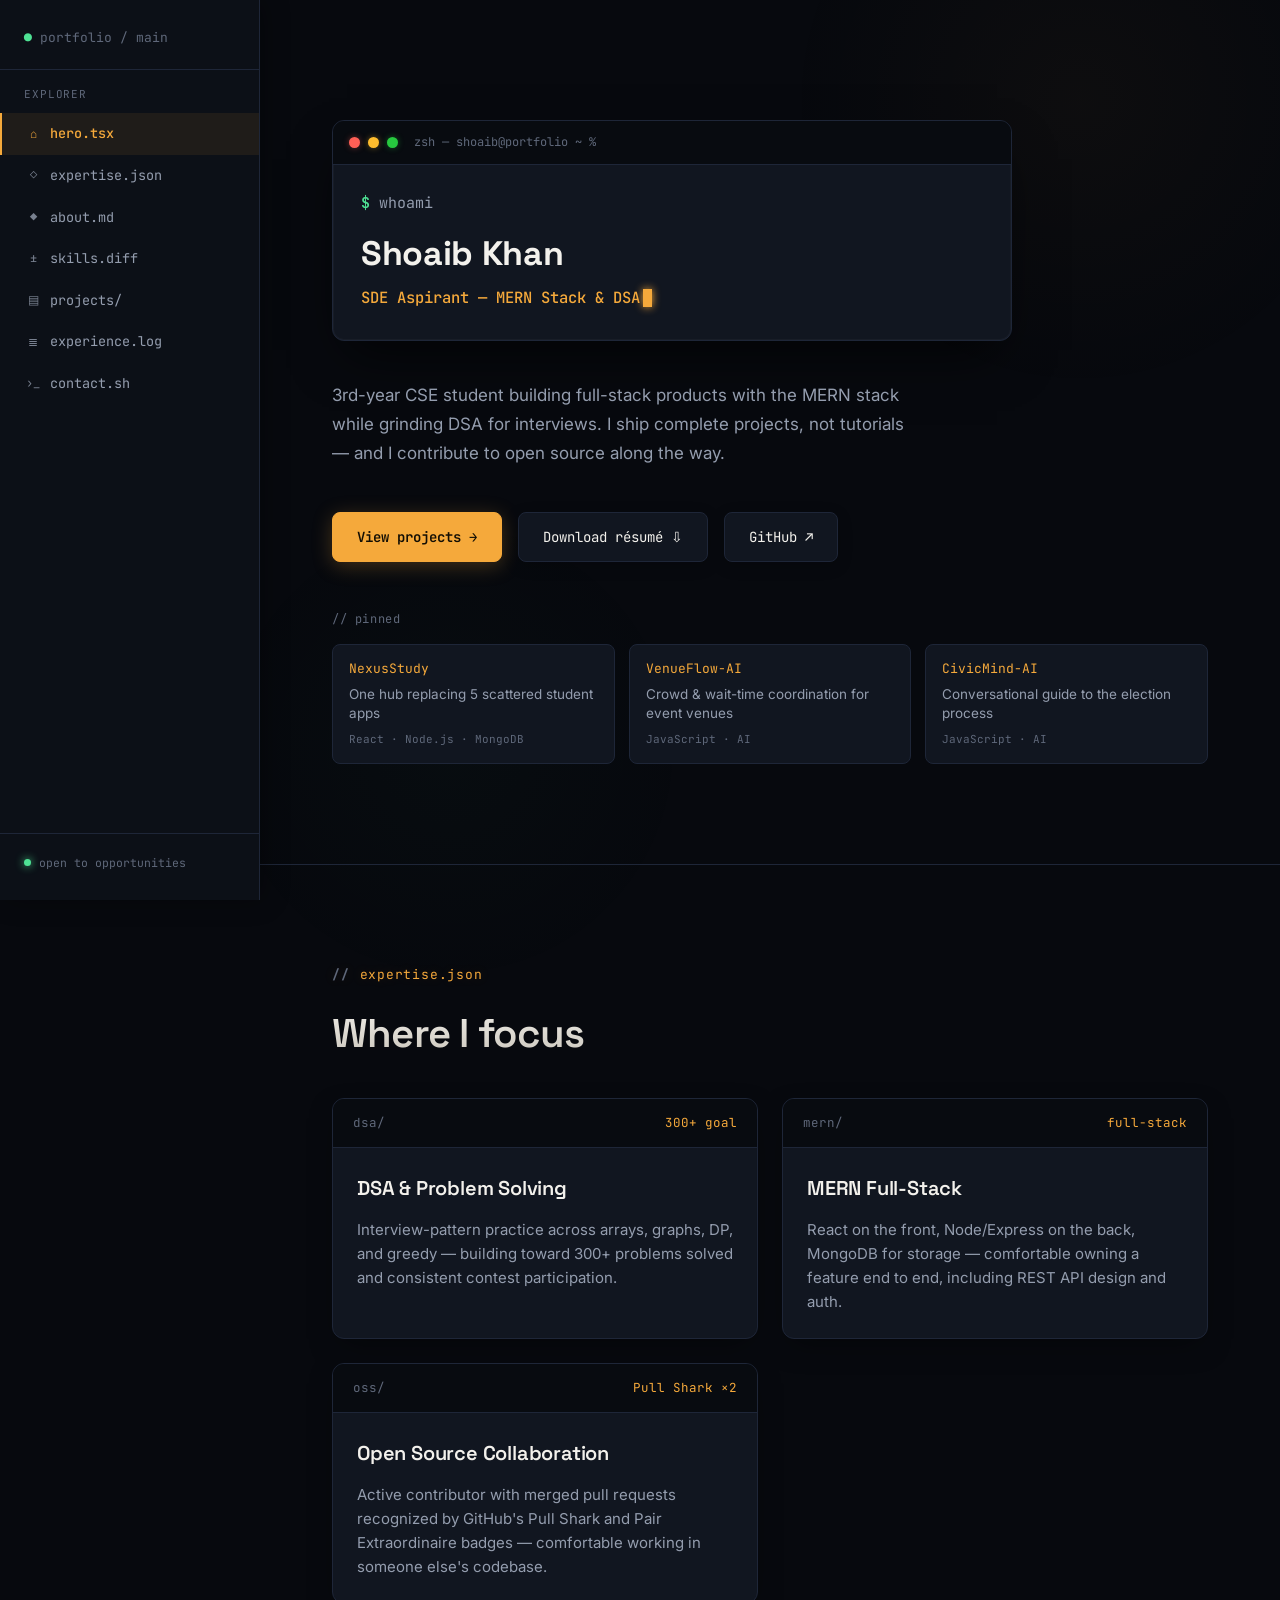
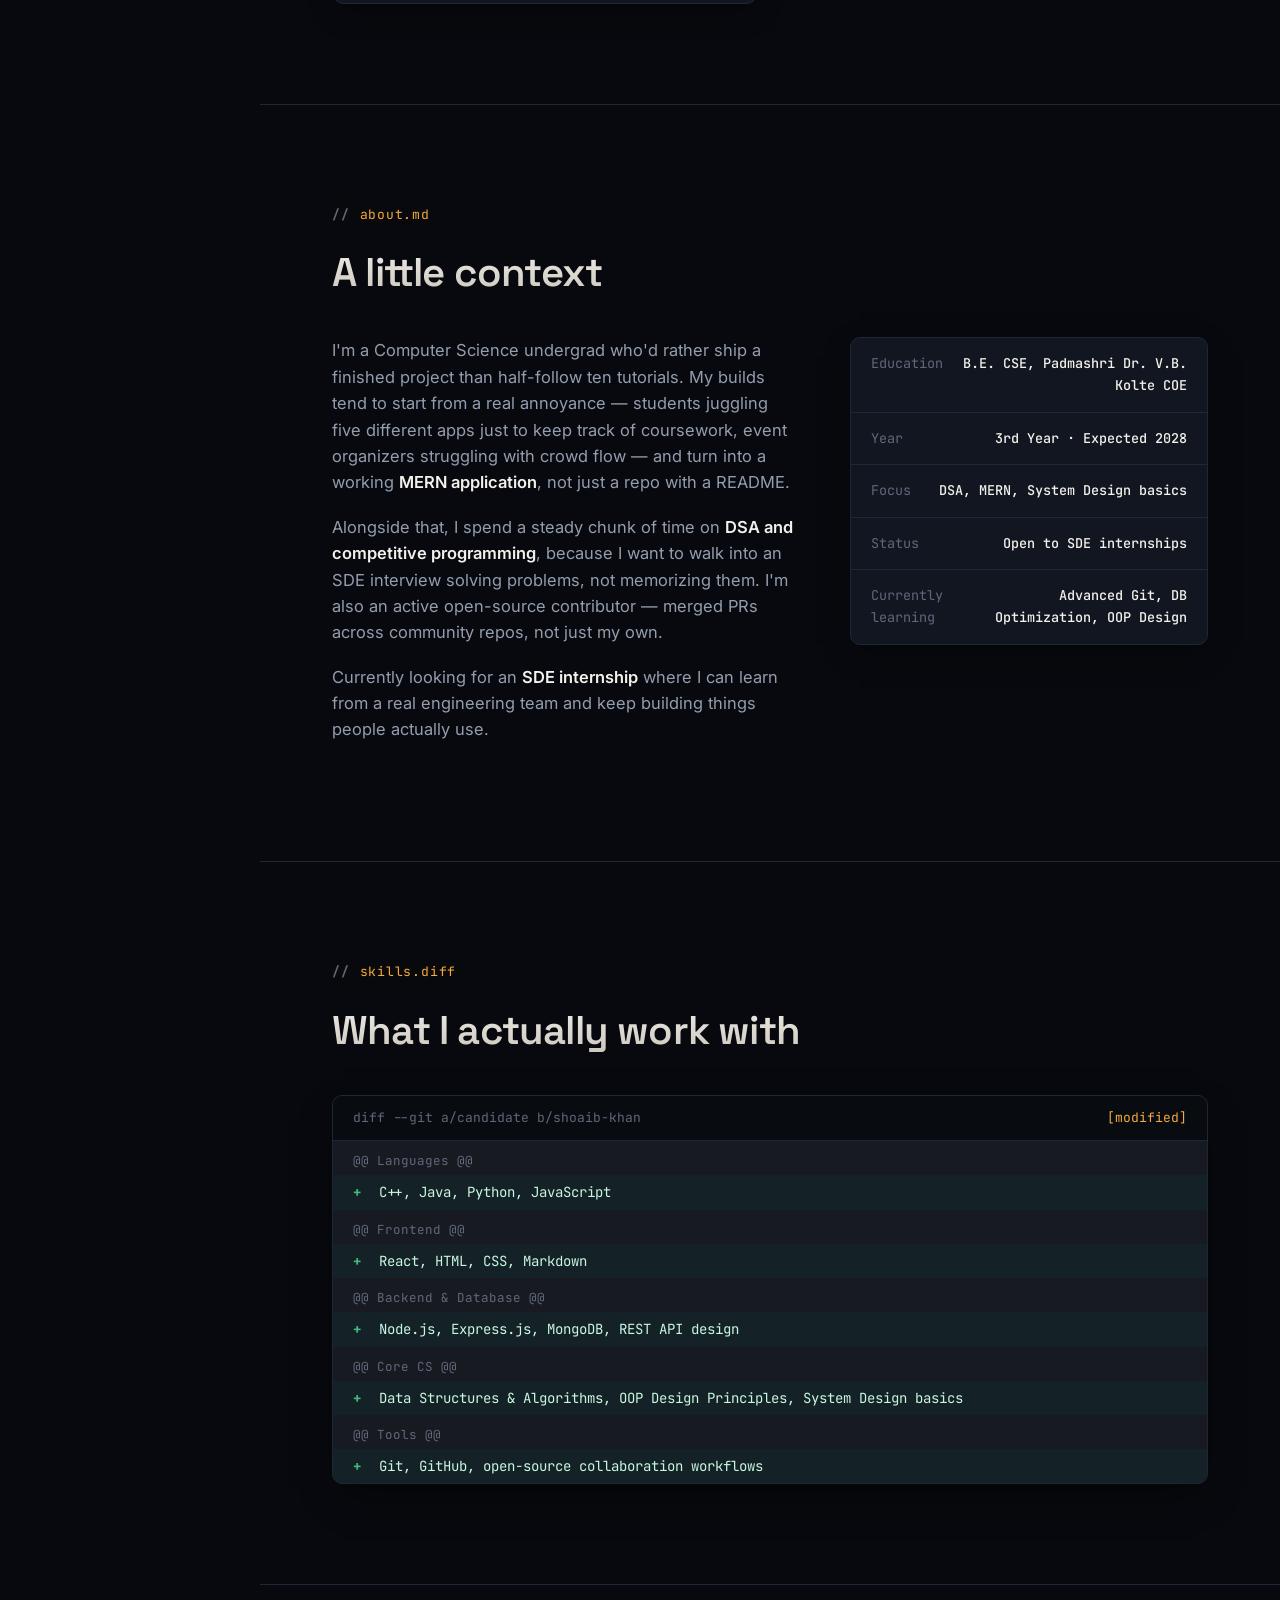
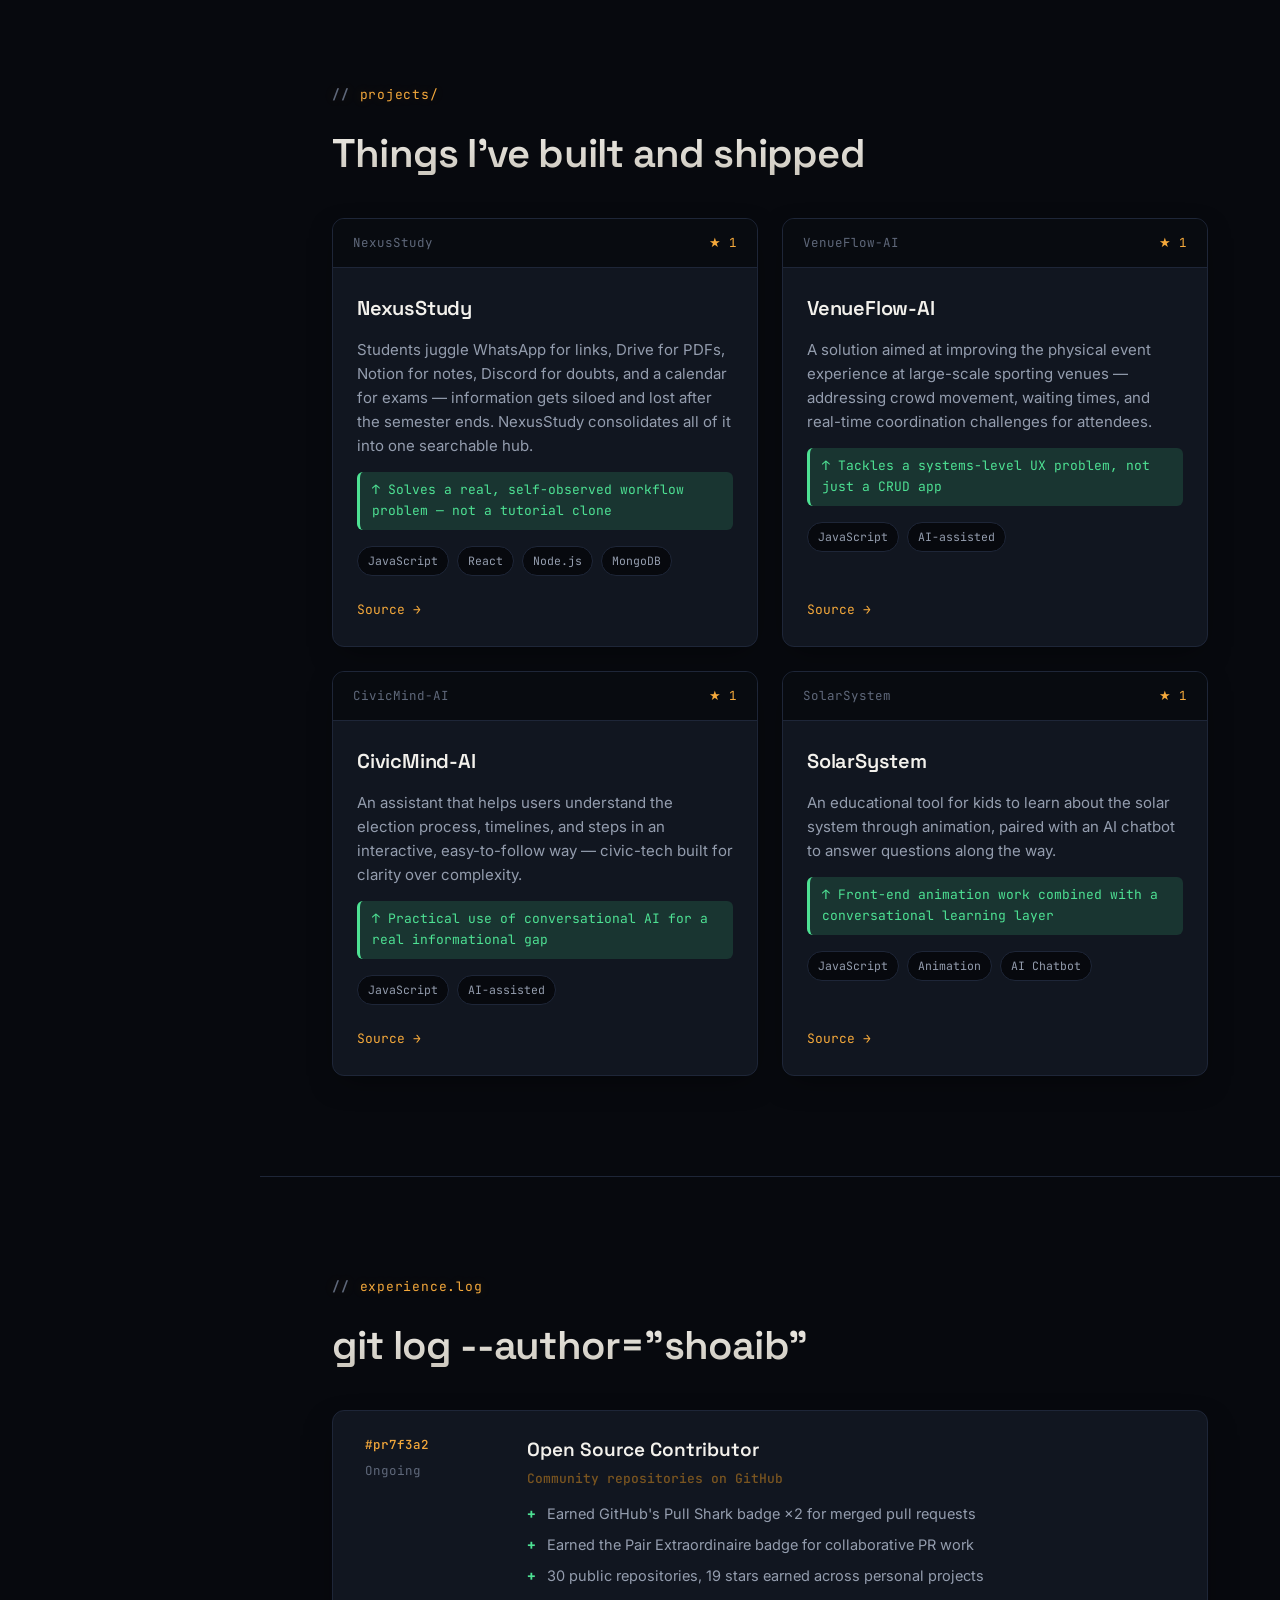
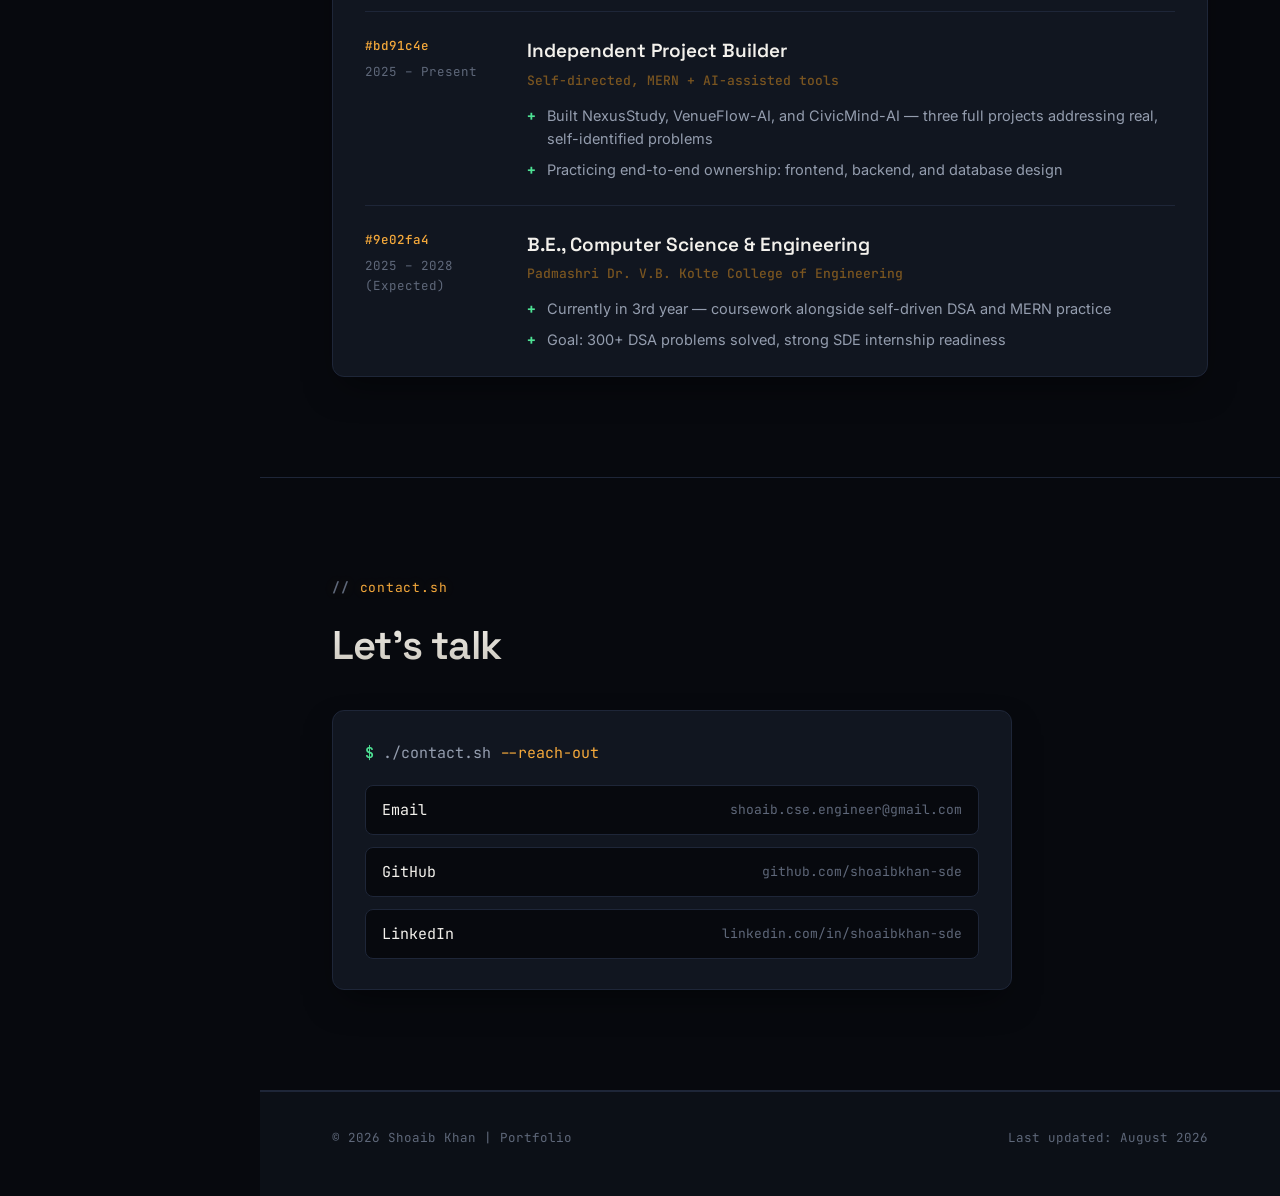
==== index.html @ a9f270fd "Add typing animation to role text" ====
<!DOCTYPE html>
<html lang="en">
<head>
<meta charset="UTF-8">
<meta name="viewport" content="width=device-width, initial-scale=1.0">
<title>Shoaib Khan — SDE Aspirant</title>
<link rel="preconnect" href="https://fonts.googleapis.com">
<link href="https://fonts.googleapis.com/css2?family=Space+Grotesk:wght@400;500;600;700&family=Inter:wght@400;500;600&family=JetBrains+Mono:wght@400;500;600&display=swap" rel="stylesheet">
<link rel="stylesheet" href="style.css">
</head>
<body>

<div class="ambient-glow"></div>
<div class="ambient-glow-2"></div>

<div class="topbar">
  <span style="font-family:var(--font-mono); color:var(--accent); font-weight: 600;">shoaib.dev</span>
  <button id="menuToggle" aria-label="Toggle navigation">☰ Menu</button>
</div>

<div class="shell">
  <nav class="sidebar" id="sidebar" aria-label="Section navigation">
    <div class="sidebar-brand"><span class="dot">●</span> portfolio <span style="color: var(--text-faint)">/</span> main</div>
    <div class="tree-label">Explorer</div>
    <a class="tree-item active" data-target="hero" href="#hero"><span class="icon">⌂</span> hero.tsx</a>
    <a class="tree-item" data-target="expertise" href="#expertise"><span class="icon">◇</span> expertise.json</a>
    <a class="tree-item" data-target="about" href="#about"><span class="icon">◆</span> about.md</a>
    <a class="tree-item" data-target="skills" href="#skills"><span class="icon">±</span> skills.diff</a>
    <a class="tree-item" data-target="projects" href="#projects"><span class="icon">▤</span> projects/</a>
    <a class="tree-item" data-target="experience" href="#experience"><span class="icon">≣</span> experience.log</a>
    <a class="tree-item" data-target="contact" href="#contact"><span class="icon">›_</span> contact.sh</a>

    <div class="sidebar-footer">
      <div class="status-line"><span class="pulse"></span> open to opportunities</div>
    </div>
  </nav>

  <main>
    <section class="hero" id="hero">
      <div class="terminal">
        <div class="terminal-bar">
          <span class="dot-ctrl r"></span><span class="dot-ctrl y"></span><span class="dot-ctrl g"></span>
          <span class="path">zsh — shoaib@portfolio ~ %</span>
        </div>
        <div class="terminal-body">
          <div class="line"><span class="prompt">$</span> whoami</div>
          <div class="out-name">Shoaib Khan</div>
          <div class="out-role"><span id="typewriter"></span><span class="caret"></span></div>
        </div>
      </div>
      <p class="hero-sub">3rd-year CSE student building full-stack products with the MERN stack while grinding DSA for interviews. I ship complete projects, not tutorials — and I contribute to open source along the way.</p>
      <div class="hero-actions">
        <a class="btn btn-primary" href="#projects">View projects →</a>
        <a class="btn btn-ghost" href="#" download>Download résumé ⇩</a>
        <a class="btn btn-ghost" href="https://github.com/shoaibkhan-sde" target="_blank" rel="noopener">GitHub ↗</a>
      </div>

      <div class="pinned">
        <div class="pinned-label">// pinned</div>
        <div class="pinned-grid">
          <a class="pinned-card" href="#projects">
            <div class="pinned-name">NexusStudy</div>
            <div class="pinned-desc">One hub replacing 5 scattered student apps</div>
            <div class="pinned-stack">React · Node.js · MongoDB</div>
          </a>
          <a class="pinned-card" href="#projects">
            <div class="pinned-name">VenueFlow-AI</div>
            <div class="pinned-desc">Crowd &amp; wait-time coordination for event venues</div>
            <div class="pinned-stack">JavaScript · AI</div>
          </a>
          <a class="pinned-card" href="#projects">
            <div class="pinned-name">CivicMind-AI</div>
            <div class="pinned-desc">Conversational guide to the election process</div>
            <div class="pinned-stack">JavaScript · AI</div>
          </a>
        </div>
      </div>
    </section>

    <section id="expertise">
      <div class="eyebrow">expertise.json</div>
      <h2>Where I focus</h2>
      <div class="project-grid">
        <div class="project-card">
          <div class="project-head"><span>dsa/</span><span class="stars">300+ goal</span></div>
          <div class="project-body">
            <h3>DSA &amp; Problem Solving</h3>
            <p>Interview-pattern practice across arrays, graphs, DP, and greedy — building toward 300+ problems solved and consistent contest participation.</p>
          </div>
        </div>
        <div class="project-card">
          <div class="project-head"><span>mern/</span><span class="stars">full-stack</span></div>
          <div class="project-body">
            <h3>MERN Full-Stack</h3>
            <p>React on the front, Node/Express on the back, MongoDB for storage — comfortable owning a feature end to end, including REST API design and auth.</p>
          </div>
        </div>
        <div class="project-card">
          <div class="project-head"><span>oss/</span><span class="stars">Pull Shark ×2</span></div>
          <div class="project-body">
            <h3>Open Source Collaboration</h3>
            <p>Active contributor with merged pull requests recognized by GitHub's Pull Shark and Pair Extraordinaire badges — comfortable working in someone else's codebase.</p>
          </div>
        </div>
      </div>
    </section>

    <section id="about">
      <div class="eyebrow">about.md</div>
      <h2>A little context</h2>
      <div class="about-grid">
        <div class="about-text">
          <p>I'm a Computer Science undergrad who'd rather ship a finished project than half-follow ten tutorials. My builds tend to start from a real annoyance — students juggling five different apps just to keep track of coursework, event organizers struggling with crowd flow — and turn into a working <strong>MERN application</strong>, not just a repo with a README.</p>
          <p>Alongside that, I spend a steady chunk of time on <strong>DSA and competitive programming</strong>, because I want to walk into an SDE interview solving problems, not memorizing them. I'm also an active open-source contributor — merged PRs across community repos, not just my own.</p>
          <p>Currently looking for an <strong>SDE internship</strong> where I can learn from a real engineering team and keep building things people actually use.</p>
        </div>
        <div class="facts">
          <div class="fact-row"><span>Education</span><span>B.E. CSE, Padmashri Dr. V.B. Kolte COE</span></div>
          <div class="fact-row"><span>Year</span><span>3rd Year · Expected 2028</span></div>
          <div class="fact-row"><span>Focus</span><span>DSA, MERN, System Design basics</span></div>
          <div class="fact-row"><span>Status</span><span>Open to SDE internships</span></div>
          <div class="fact-row"><span>Currently learning</span><span>Advanced Git, DB Optimization, OOP Design</span></div>
        </div>
      </div>
    </section>

    <section id="skills">
      <div class="eyebrow">skills.diff</div>
      <h2>What I actually work with</h2>
      <div class="diff">
        <div class="diff-file">diff --git a/candidate b/shoaib-khan <span>[modified]</span></div>

        <div class="diff-hunk">@@ Languages @@</div>
        <div class="diff-line add"><span class="marker">+</span><span class="content">C++, Java, Python, JavaScript</span></div>

        <div class="diff-hunk">@@ Frontend @@</div>
        <div class="diff-line add"><span class="marker">+</span><span class="content">React, HTML, CSS, Markdown</span></div>

        <div class="diff-hunk">@@ Backend &amp; Database @@</div>
        <div class="diff-line add"><span class="marker">+</span><span class="content">Node.js, Express.js, MongoDB, REST API design</span></div>

        <div class="diff-hunk">@@ Core CS @@</div>
        <div class="diff-line add"><span class="marker">+</span><span class="content">Data Structures &amp; Algorithms, OOP Design Principles, System Design basics</span></div>

        <div class="diff-hunk">@@ Tools @@</div>
        <div class="diff-line add"><span class="marker">+</span><span class="content">Git, GitHub, open-source collaboration workflows</span></div>
      </div>
    </section>

    <section id="projects">
      <div class="eyebrow">projects/</div>
      <h2>Things I've built and shipped</h2>
      <div class="project-grid">

        <div class="project-card">
          <div class="project-head"><span>NexusStudy</span><span class="stars">★ 1</span></div>
          <div class="project-body">
            <h3>NexusStudy</h3>
            <p>Students juggle WhatsApp for links, Drive for PDFs, Notion for notes, Discord for doubts, and a calendar for exams — information gets siloed and lost after the semester ends. NexusStudy consolidates all of it into one searchable hub.</p>
            <div class="impact">Solves a real, self-observed workflow problem — not a tutorial clone</div>
            <div class="tags"><span class="tag">JavaScript</span><span class="tag">React</span><span class="tag">Node.js</span><span class="tag">MongoDB</span></div>
            <div class="project-links"><a href="https://github.com/shoaibkhan-sde/NexusStudy" target="_blank" rel="noopener">Source →</a></div>
          </div>
        </div>

        <div class="project-card">
          <div class="project-head"><span>VenueFlow-AI</span><span class="stars">★ 1</span></div>
          <div class="project-body">
            <h3>VenueFlow-AI</h3>
            <p>A solution aimed at improving the physical event experience at large-scale sporting venues — addressing crowd movement, waiting times, and real-time coordination challenges for attendees.</p>
            <div class="impact">Tackles a systems-level UX problem, not just a CRUD app</div>
            <div class="tags"><span class="tag">JavaScript</span><span class="tag">AI-assisted</span></div>
            <div class="project-links"><a href="https://github.com/shoaibkhan-sde/VenueFlow-AI" target="_blank" rel="noopener">Source →</a></div>
          </div>
        </div>

        <div class="project-card">
          <div class="project-head"><span>CivicMind-AI</span><span class="stars">★ 1</span></div>
          <div class="project-body">
            <h3>CivicMind-AI</h3>
            <p>An assistant that helps users understand the election process, timelines, and steps in an interactive, easy-to-follow way — civic-tech built for clarity over complexity.</p>
            <div class="impact">Practical use of conversational AI for a real informational gap</div>
            <div class="tags"><span class="tag">JavaScript</span><span class="tag">AI-assisted</span></div>
            <div class="project-links"><a href="https://github.com/shoaibkhan-sde/CivicMind-AI" target="_blank" rel="noopener">Source →</a></div>
          </div>
        </div>

        <div class="project-card">
          <div class="project-head"><span>SolarSystem</span><span class="stars">★ 1</span></div>
          <div class="project-body">
            <h3>SolarSystem</h3>
            <p>An educational tool for kids to learn about the solar system through animation, paired with an AI chatbot to answer questions along the way.</p>
            <div class="impact">Front-end animation work combined with a conversational learning layer</div>
            <div class="tags"><span class="tag">JavaScript</span><span class="tag">Animation</span><span class="tag">AI Chatbot</span></div>
            <div class="project-links"><a href="https://github.com/shoaibkhan-sde/SolarSystem" target="_blank" rel="noopener">Source →</a></div>
          </div>
        </div>

      </div>
    </section>

    <section id="experience">
      <div class="eyebrow">experience.log</div>
      <h2>git log --author="shoaib"</h2>
      <div class="commit-log">

        <div class="commit">
          <div class="commit-meta"><span class="commit-hash">#pr7f3a2</span>Ongoing</div>
          <div>
            <div class="commit-title">Open Source Contributor</div>
            <div class="commit-org">Community repositories on GitHub</div>
            <ul class="commit-body">
              <li>Earned GitHub's Pull Shark badge ×2 for merged pull requests</li>
              <li>Earned the Pair Extraordinaire badge for collaborative PR work</li>
              <li>30 public repositories, 19 stars earned across personal projects</li>
            </ul>
          </div>
        </div>

        <div class="commit">
          <div class="commit-meta"><span class="commit-hash">#bd91c4e</span>2025 – Present</div>
          <div>
            <div class="commit-title">Independent Project Builder</div>
            <div class="commit-org">Self-directed, MERN + AI-assisted tools</div>
            <ul class="commit-body">
              <li>Built NexusStudy, VenueFlow-AI, and CivicMind-AI — three full projects addressing real, self-identified problems</li>
              <li>Practicing end-to-end ownership: frontend, backend, and database design</li>
            </ul>
          </div>
        </div>

        <div class="commit">
          <div class="commit-meta"><span class="commit-hash">#9e02fa4</span>2025 – 2028 (Expected)</div>
          <div>
            <div class="commit-title">B.E., Computer Science &amp; Engineering</div>
            <div class="commit-org">Padmashri Dr. V.B. Kolte College of Engineering</div>
            <ul class="commit-body">
              <li>Currently in 3rd year — coursework alongside self-driven DSA and MERN practice</li>
              <li>Goal: 300+ DSA problems solved, strong SDE internship readiness</li>
            </ul>
          </div>
        </div>

      </div>
    </section>

    <section id="contact">
      <div class="eyebrow">contact.sh</div>
      <h2>Let's talk</h2>
      <div class="contact-terminal">
        <div class="cmd"><span class="prompt">$</span> ./contact.sh <span class="flag">--reach-out</span></div>
        <div class="contact-links">
          <a href="mailto:shoaib.cse.engineer@gmail.com"><span>Email</span><span>shoaib.cse.engineer@gmail.com</span></a>
          <a href="https://github.com/shoaibkhan-sde" target="_blank" rel="noopener"><span>GitHub</span><span>github.com/shoaibkhan-sde</span></a>
          <a href="https://linkedin.com/in/shoaibkhan-sde" target="_blank" rel="noopener"><span>LinkedIn</span><span>linkedin.com/in/shoaibkhan-sde</span></a>
        </div>
      </div>
    </section>

    <footer>
      <span>© 2026 Shoaib Khan | Portfolio</span>
      <span>Last updated: August 2026</span>
    </footer>
  </main>
</div>

<script src="main.js"></script>

</body>
</html>
---- style.css ----
:root{
  --bg:#07090E;
  --bg-alt:#0C1017;
  --bg-raised:#111620;
  --bg-hover:#182030;
  --text:#F3F1EC;
  --text-dim:#949DAE;
  --text-faint:#5F687A;
  --border:#1E2638;
  --border-glow:#324160;
  --accent:#F5A93B;
  --accent-glow:rgba(245,169,59,0.18);
  --accent-dim:#7A5520;
  --green:#4EE294;
  --green-glow:rgba(78,226,148,0.15);
  --red:#F26B5B;
  --sidebar-w:260px;
  --font-display:'Space Grotesk', sans-serif;
  --font-body:'Inter', sans-serif;
  --font-mono:'JetBrains Mono', monospace;
}

*{margin:0;padding:0;box-sizing:border-box;}

html{scroll-behavior:smooth;}
@media (prefers-reduced-motion: reduce){
  html{scroll-behavior:auto;}
  *{animation-duration:0.01ms !important; animation-iteration-count:1 !important; transition-duration:0.01ms !important;}
}

body{
  background:var(--bg);
  color:var(--text);
  font-family:var(--font-body);
  line-height:1.6;
  font-size:16px;
  overflow-x:hidden;
}

::-webkit-scrollbar { width: 8px; }
::-webkit-scrollbar-track { background: var(--bg); }
::-webkit-scrollbar-thumb { background: var(--border); border-radius: 4px; }
::-webkit-scrollbar-thumb:hover { background: var(--text-faint); }

a{color:inherit; text-decoration:none;}
::selection{background:var(--accent-glow); color:var(--text);}

:focus-visible{
  outline:2px solid var(--accent);
  outline-offset:3px;
  border-radius:2px;
}

.ambient-glow {
  position: fixed;
  width: 600px;
  height: 600px;
  border-radius: 50%;
  background: radial-gradient(circle, rgba(245,169,59,0.03) 0%, rgba(0,0,0,0) 70%);
  top: -200px;
  right: -100px;
  z-index: 0;
  pointer-events: none;
}
.ambient-glow-2 {
  position: fixed;
  width: 500px;
  height: 500px;
  border-radius: 50%;
  background: radial-gradient(circle, rgba(78,226,148,0.02) 0%, rgba(0,0,0,0) 70%);
  bottom: -100px;
  left: 200px;
  z-index: 0;
  pointer-events: none;
}

.shell{
  display:flex;
  min-height:100vh;
  position: relative;
  z-index: 1;
}

.sidebar{
  width:var(--sidebar-w);
  flex-shrink:0;
  background:var(--bg-alt);
  border-right:1px solid var(--border);
  padding:28px 0;
  position:fixed;
  top:0; left:0; bottom:0;
  overflow-y:auto;
  z-index:100;
  display: flex;
  flex-direction: column;
  box-shadow: 4px 0 24px rgba(0,0,0,0.3);
}

.sidebar-brand{
  font-family:var(--font-mono);
  font-size:13px;
  color:var(--text-faint);
  padding:0 24px 20px;
  border-bottom:1px solid var(--border);
  margin-bottom:16px;
  display: flex;
  align-items: center;
  gap: 8px;
}
.sidebar-brand .dot{
  color:var(--green);
  animation: pulseGlow 2s infinite ease-in-out;
}
@keyframes pulseGlow {
  0%, 100% { opacity: 1; text-shadow: 0 0 8px var(--green); }
  50% { opacity: 0.4; text-shadow: none; }
}

.tree-label{
  font-family:var(--font-mono);
  font-size:11px;
  letter-spacing:0.08em;
  color:var(--text-faint);
  text-transform:uppercase;
  padding:0 24px 10px;
}

.tree-item{
  display:flex;
  align-items:center;
  gap:10px;
  padding:10px 24px;
  font-family:var(--font-mono);
  font-size:13.5px;
  color:var(--text-dim);
  cursor:pointer;
  border-left:2px solid transparent;
  transition: all 0.2s cubic-bezier(0.16, 1, 0.3, 1);
}
.tree-item:hover{
  background:var(--accent-glow);
  color:var(--text);
  padding-left: 28px;
}
.tree-item.active{
  color:var(--accent);
  border-left-color:var(--accent);
  background:rgba(245,169,59,0.08);
  font-weight: 500;
}
.tree-item .icon{ opacity:0.8; font-size:12px; width:14px; text-align:center; transition: transform 0.2s; }
.tree-item:hover .icon { transform: scale(1.2); }

.sidebar-footer{
  padding:20px 24px 0;
  margin-top:auto;
  border-top:1px solid var(--border);
}
.status-line{
  font-family:var(--font-mono);
  font-size:11.5px;
  color:var(--text-faint);
  display:flex;
  align-items:center;
  gap:8px;
}
.status-line .pulse{
  width:7px; height:7px; border-radius:50%;
  background:var(--green);
  box-shadow: 0 0 8px var(--green);
  animation:pulse 2s infinite;
}
@keyframes pulse{
  0%,100%{ transform: scale(1); opacity:1; }
  50%{ transform: scale(1.3); opacity:0.4; }
}

.topbar{
  display:none;
  position:fixed;
  top:0; left:0; right:0;
  height:60px;
  background:var(--bg-alt);
  border-bottom:1px solid var(--border);
  z-index:200;
  align-items:center;
  justify-content:space-between;
  padding:0 20px;
  font-family:var(--font-mono);
  font-size:13px;
  backdrop-filter: blur(12px);
}
.topbar button{
  background:var(--bg-raised); border:1px solid var(--border); color:var(--text);
  font-family:var(--font-mono); font-size:16px; line-height:1;
  padding:8px 12px; border-radius:6px; cursor:pointer;
  transition: background 0.2s, border-color 0.2s;
}
.topbar button:hover { border-color: var(--accent); background: var(--accent-glow); }

main{
  margin-left:var(--sidebar-w);
  flex:1;
  min-width:0;
}

section{
  padding:100px 72px;
  border-bottom:1px solid var(--border);
  max-width:1120px;
  opacity: 0;
  transform: translateY(24px);
  transition: opacity 0.8s cubic-bezier(0.16, 1, 0.3, 1), transform 0.8s cubic-bezier(0.16, 1, 0.3, 1);
}
section.in{
  opacity: 1;
  transform: translateY(0);
}

.eyebrow{
  font-family:var(--font-mono);
  font-size:13px;
  color:var(--accent);
  letter-spacing:0.06em;
  margin-bottom:16px;
  display:flex;
  align-items:center;
  gap:10px;
  text-shadow: 0 0 12px rgba(245,169,59,0.2);
}
.eyebrow::before{ content:'//'; color:var(--text-faint); font-weight: 700; }

h2{
  font-family:var(--font-display);
  font-size:clamp(30px, 3.2vw, 40px);
  font-weight:600;
  margin-bottom:32px;
  letter-spacing:-0.02em;
  background: linear-gradient(180deg, #F3F1EC 0%, #C5C0B5 100%);
  -webkit-background-clip: text;
  -webkit-text-fill-color: transparent;
}

.hero{
  padding-top:120px;
  display:flex;
  flex-direction:column;
  gap:40px;
}

.terminal{
  background:var(--bg-raised);
  border:1px solid var(--border);
  border-radius:12px;
  overflow:hidden;
  max-width:680px;
  box-shadow: 0 24px 50px -15px rgba(0,0,0,0.7), 0 0 0 1px rgba(255,255,255,0.03) inset;
  transition: border-color 0.3s, box-shadow 0.3s;
}
.terminal:hover {
  border-color: var(--border-glow);
  box-shadow: 0 30px 60px -15px rgba(0,0,0,0.8), 0 0 20px rgba(245,169,59,0.06);
}
.terminal-bar{
  display:flex;
  align-items:center;
  gap:8px;
  padding:12px 16px;
  background:#080B10;
  border-bottom:1px solid var(--border);
}
.terminal-bar span.dot-ctrl{ width:11px; height:11px; border-radius:50%; display:inline-block; }
.terminal-bar .r{background:#FF5F56; box-shadow: 0 0 6px rgba(255,95,86,0.4);}
.terminal-bar .y{background:#FFBD2E; box-shadow: 0 0 6px rgba(255,189,46,0.4);}
.terminal-bar .g{background:#27C93F; box-shadow: 0 0 6px rgba(39,201,63,0.4);}
.terminal-bar .path{
  font-family:var(--font-mono); font-size:12px; color:var(--text-faint);
  margin-left:8px;
}
.terminal-body{
  padding:26px 28px 30px;
  font-family:var(--font-mono);
  font-size:15px;
}
.terminal-body .line{ margin-bottom:12px; color:var(--text-dim); }
.terminal-body .prompt{ color:var(--green); font-weight: 600; }
.terminal-body .out-name{
  font-family:var(--font-display);
  font-size:34px;
  color:var(--text);
  font-weight:700;
  margin:6px 0 4px;
  letter-spacing: -0.01em;
}
.terminal-body .out-role{ color:var(--accent); font-size:15.5px; font-weight: 500; }
.caret{
  display:inline-block; width:9px; height:18px; background:var(--accent);
  vertical-align:middle; margin-left:3px;
  box-shadow: 0 0 8px var(--accent);
  animation:blink 1s step-end infinite;
}
@keyframes blink{ 50%{ opacity:0; } }

.hero-sub{
  max-width:580px;
  color:var(--text-dim);
  font-size:17px;
  line-height: 1.7;
}
.hero-actions{ display:flex; gap:16px; flex-wrap:wrap; margin-top: 4px; }
.btn{
  font-family:var(--font-mono);
  font-size:14px;
  padding:13px 24px;
  border-radius:8px;
  cursor:pointer;
  display:inline-flex;
  align-items:center;
  gap:10px;
  transition:all 0.25s cubic-bezier(0.16, 1, 0.3, 1);
  position: relative;
  overflow: hidden;
}
.btn-primary{
  background:var(--accent);
  color:#120E04;
  border:1px solid var(--accent);
  font-weight:600;
  box-shadow: 0 4px 20px rgba(245,169,59,0.25);
}
.btn-primary:hover{
  transform:translateY(-3px);
  box-shadow: 0 8px 25px rgba(245,169,59,0.4);
  background: #FFB347;
}
.btn-ghost{
  background:var(--bg-raised);
  color:var(--text);
  border:1px solid var(--border);
  box-shadow: 0 4px 15px rgba(0,0,0,0.2);
}
.btn-ghost:hover{
  border-color:var(--accent);
  color:var(--accent);
  transform:translateY(-3px);
  background:var(--accent-glow);
}

.pinned{ margin-top: 8px; }
.pinned-label{
  font-family:var(--font-mono); font-size:12px; color:var(--text-faint);
  margin-bottom:14px; letter-spacing:0.05em;
}
.pinned-grid{
  display:grid;
  grid-template-columns:repeat(3, minmax(0,1fr));
  gap:14px;
  max-width:900px;
}
.pinned-card{
  display:block;
  background:var(--bg-raised);
  border:1px solid var(--border);
  border-radius:8px;
  padding:14px 16px;
  transition:all 0.2s cubic-bezier(0.16,1,0.3,1);
}
.pinned-card:hover{
  border-color:var(--accent-dim);
  transform:translateY(-3px);
  box-shadow:0 10px 25px -8px rgba(0,0,0,0.5);
}
.pinned-name{ font-family:var(--font-mono); font-size:13px; color:var(--accent); margin-bottom:6px; }
.pinned-desc{ font-size:13.5px; color:var(--text-dim); margin-bottom:8px; line-height:1.4; }
.pinned-stack{ font-family:var(--font-mono); font-size:11px; color:var(--text-faint); }

@media (max-width:760px){
  .pinned-grid{ grid-template-columns:1fr; }
}

.about-grid{
  display:grid;
  grid-template-columns:1.3fr 1fr;
  gap:52px;
  align-items:start;
}
.about-text p{ color:var(--text-dim); margin-bottom:18px; max-width:540px; font-size: 16.5px; }
.about-text strong{ color:var(--text); font-weight:600; }

.facts{
  display:flex;
  flex-direction:column;
  border:1px solid var(--border);
  border-radius:10px;
  overflow:hidden;
  background: var(--bg-raised);
  box-shadow: 0 10px 30px -10px rgba(0,0,0,0.5);
}
.fact-row{
  display:flex;
  justify-content:space-between;
  gap:16px;
  padding:15px 20px;
  border-bottom:1px solid var(--border);
  font-family:var(--font-mono);
  font-size:13.5px;
  transition: background 0.15s;
}
.fact-row:hover { background: var(--bg-hover); }
.fact-row:last-child{ border-bottom:none; }
.fact-row span:first-child{ color:var(--text-faint); }
.fact-row span:last-child{ color:var(--text); text-align:right; font-weight: 500; }

.diff{
  font-family:var(--font-mono);
  font-size:14px;
  background:var(--bg-raised);
  border:1px solid var(--border);
  border-radius:10px;
  overflow:hidden;
  box-shadow: 0 15px 35px -10px rgba(0,0,0,0.5);
}
.diff-file{
  padding:12px 20px;
  background:#080B10;
  color:var(--text-faint);
  border-bottom:1px solid var(--border);
  font-size:13px;
  display: flex;
  justify-content: space-between;
}
.diff-file span { color: var(--accent); }
.diff-hunk{
  padding:10px 20px 4px;
  color:var(--text-faint);
  background:rgba(245,169,59,0.03);
  font-size: 12.5px;
}
.diff-line{
  padding:6px 20px;
  display:flex;
  gap:14px;
  white-space:pre-wrap;
  transition: background 0.15s;
}
.diff-line:hover { background: rgba(255,255,255,0.015); }
.diff-line.add{ background:rgba(78,226,148,0.05); color:var(--green); }
.diff-line .marker{ opacity:0.8; width:12px; flex-shrink:0; font-weight: 700; }
.diff-line .content{ color:var(--text); }
.diff-line.add .content{ color:#C8F7DF; }

.project-grid{
  display:grid;
  grid-template-columns:repeat(2, 1fr);
  gap:24px;
}
.project-card{
  background:var(--bg-raised);
  border:1px solid var(--border);
  border-radius:12px;
  overflow:hidden;
  display:flex;
  flex-direction:column;
  transition:all 0.3s cubic-bezier(0.16, 1, 0.3, 1);
  box-shadow: 0 10px 30px -10px rgba(0,0,0,0.5);
}
.project-card:hover{
  border-color:var(--border-glow);
  transform:translateY(-5px);
  box-shadow: 0 20px 40px -12px rgba(0,0,0,0.7), 0 0 20px rgba(245,169,59,0.05);
}
.project-head{
  padding:14px 20px;
  background:#080B10;
  border-bottom:1px solid var(--border);
  font-family:var(--font-mono);
  font-size:12.5px;
  color:var(--text-faint);
  display:flex;
  justify-content:space-between;
  align-items: center;
}
.project-head .stars { color: var(--accent); display: flex; align-items: center; gap: 4px; }
.project-body{ padding:24px; display:flex; flex-direction:column; gap:14px; flex:1; }
.project-body h3{
  font-family:var(--font-display);
  font-size:20px;
  font-weight:600;
  letter-spacing: -0.01em;
}
.project-body p{ color:var(--text-dim); font-size:15px; line-height: 1.6; }
.impact{
  font-family:var(--font-mono);
  font-size:13px;
  color:var(--green);
  background: var(--green-glow);
  padding: 8px 12px;
  border-radius: 6px;
  border-left: 3px solid var(--green);
}
.impact::before{ content:'↑ '; font-weight: bold; }
.tags{ display:flex; flex-wrap:wrap; gap:8px; margin-top:2px; }
.tag{
  font-family:var(--font-mono);
  font-size:11.5px;
  padding:5px 10px;
  border:1px solid var(--border);
  background: var(--bg);
  border-radius:20px;
  color:var(--text-dim);
  transition: all 0.2s;
}
.tag:hover { border-color: var(--text-faint); color: var(--text); }
.project-links{ display:flex; gap:18px; margin-top:auto; padding-top:10px; }
.project-links a{
  font-family:var(--font-mono);
  font-size:13px;
  color:var(--accent);
  border-bottom:1px solid transparent;
  transition: border-color 0.2s;
}
.project-links a:hover{ border-bottom-color:var(--accent); }

.commit-log{ display:flex; flex-direction:column; background: var(--bg-raised); border: 1px solid var(--border); border-radius: 12px; padding: 24px 32px; box-shadow: 0 15px 35px -10px rgba(0,0,0,0.5); }
.commit{
  display:grid;
  grid-template-columns:130px 1fr;
  gap:32px;
  padding:24px 0;
  border-bottom:1px solid var(--border);
  position: relative;
}
.commit:last-child{ border-bottom:none; padding-bottom: 0; }
.commit:first-child{ padding-top: 0; }
.commit-meta{ font-family:var(--font-mono); font-size:12.5px; color:var(--text-faint); }
.commit-hash{ color:var(--accent); display:block; margin-bottom:6px; font-weight: 500; }
.commit-title{
  font-family:var(--font-display);
  font-size:19px;
  font-weight:600;
  margin-bottom:4px;
  color: var(--text);
}
.commit-org{ color:var(--accent-dim); font-family: var(--font-mono); font-size:13px; margin-bottom:12px; font-weight: 500; }
.commit-body{ list-style:none; display:flex; flex-direction:column; gap:8px; }
.commit-body li{ color:var(--text-dim); font-size:14.5px; padding-left:20px; position:relative; }
.commit-body li::before{ content:'+'; position:absolute; left:0; color:var(--green); font-family:var(--font-mono); font-weight: bold; }

.contact-terminal{
  background:var(--bg-raised);
  border:1px solid var(--border);
  border-radius:12px;
  padding:30px 32px;
  font-family:var(--font-mono);
  font-size:15px;
  max-width:680px;
  box-shadow: 0 15px 35px -10px rgba(0,0,0,0.5);
  transition: border-color 0.3s;
}
.contact-terminal:hover { border-color: var(--border-glow); }
.contact-terminal .cmd{ color:var(--text-dim); margin-bottom:20px; }
.contact-terminal .cmd .prompt{ color:var(--green); font-weight: 600; }
.contact-terminal .cmd .flag{ color:var(--accent); }
.contact-links{ display:flex; flex-direction:column; gap:12px; }
.contact-links a{
  display:flex; justify-content:space-between; align-items: center;
  flex-wrap: wrap; gap: 8px;
  padding:12px 16px;
  background: var(--bg);
  border: 1px solid var(--border);
  border-radius: 8px;
  color:var(--text);
  transition: all 0.2s;
}
.contact-links a:hover{ border-color:var(--accent); color:var(--accent); transform: translateX(4px); background: var(--accent-glow); }
.contact-links a span:last-child{ color:var(--text-faint); font-size:13px; word-break: break-word; }

footer{
  padding:36px 72px 48px;
  font-family:var(--font-mono);
  font-size:12.5px;
  color:var(--text-faint);
  display:flex;
  justify-content:space-between;
  flex-wrap:wrap;
  gap:12px;
  border-top: 1px solid var(--border);
  background: var(--bg-alt);
}

@media (max-width: 960px){
  .about-grid{ grid-template-columns:1fr; }
  .project-grid{ grid-template-columns:1fr; }
}

@media (max-width: 760px){
  .sidebar{
    transform:translateX(-100%);
    transition:transform 0.3s cubic-bezier(0.16, 1, 0.3, 1);
    top:60px;
  }
  .sidebar.open{ transform:translateX(0); box-shadow: 10px 0 40px rgba(0,0,0,0.8); }
  .topbar{ display:flex; }
  main{ margin-left:0; margin-top:60px; }
  section{ padding:64px 24px; }
  .commit{ grid-template-columns:1fr; gap:8px; }
  .commit-log { padding: 20px; }
  .contact-links a { flex-direction: column; align-items: flex-start; gap: 4px; }
  footer{ padding:28px 24px; flex-direction:column; }
}
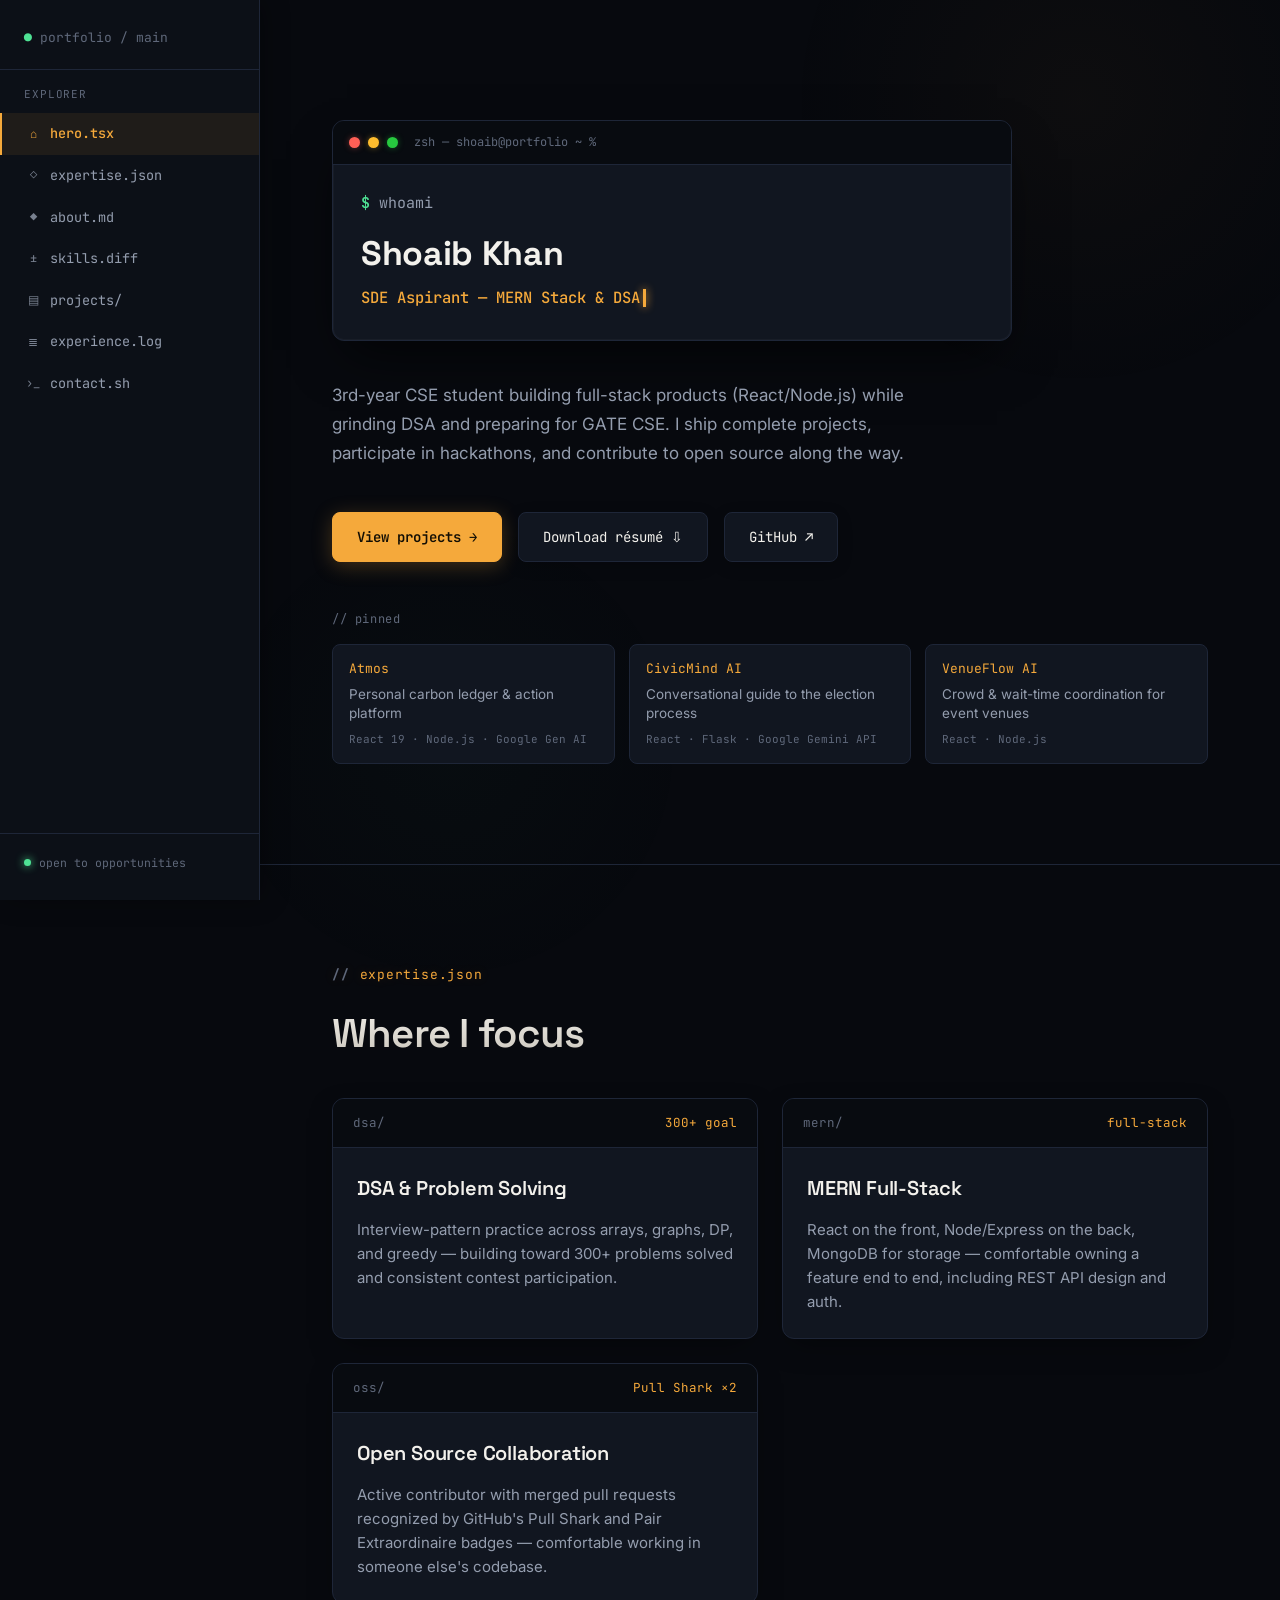
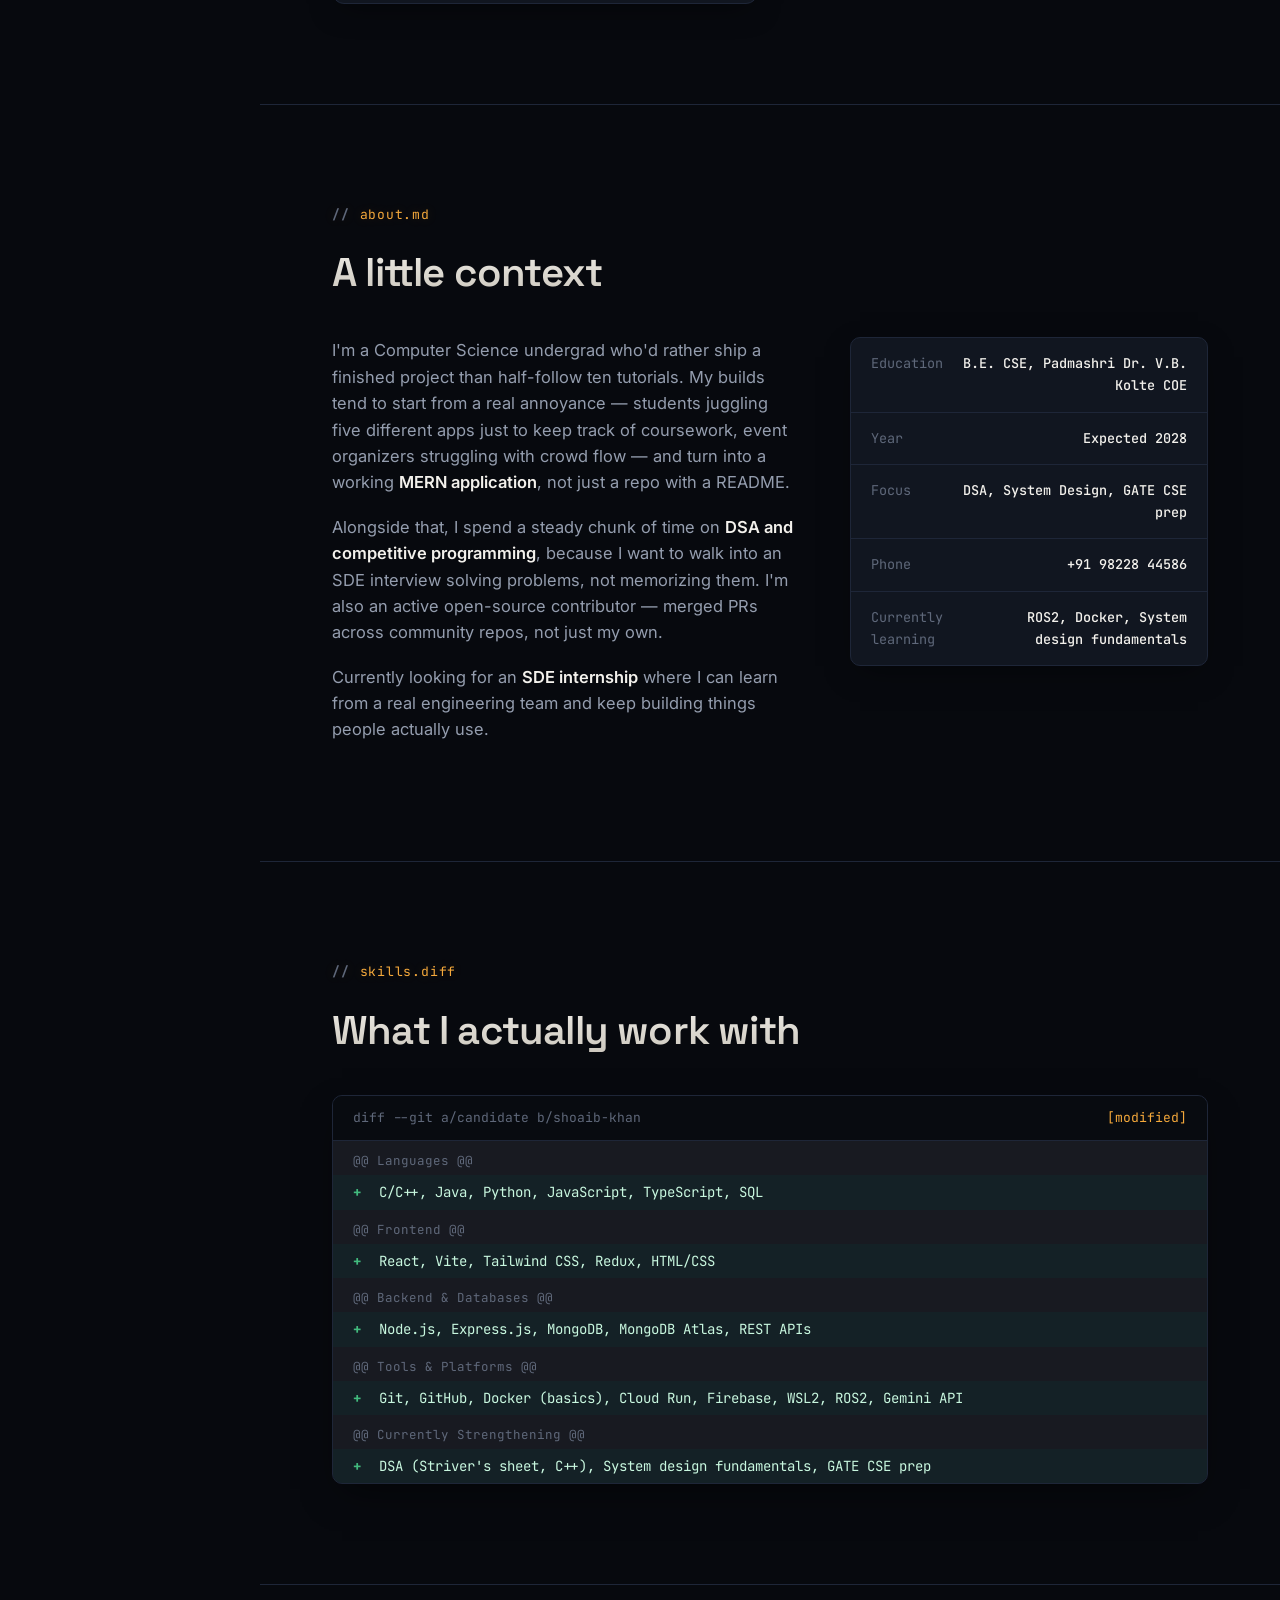
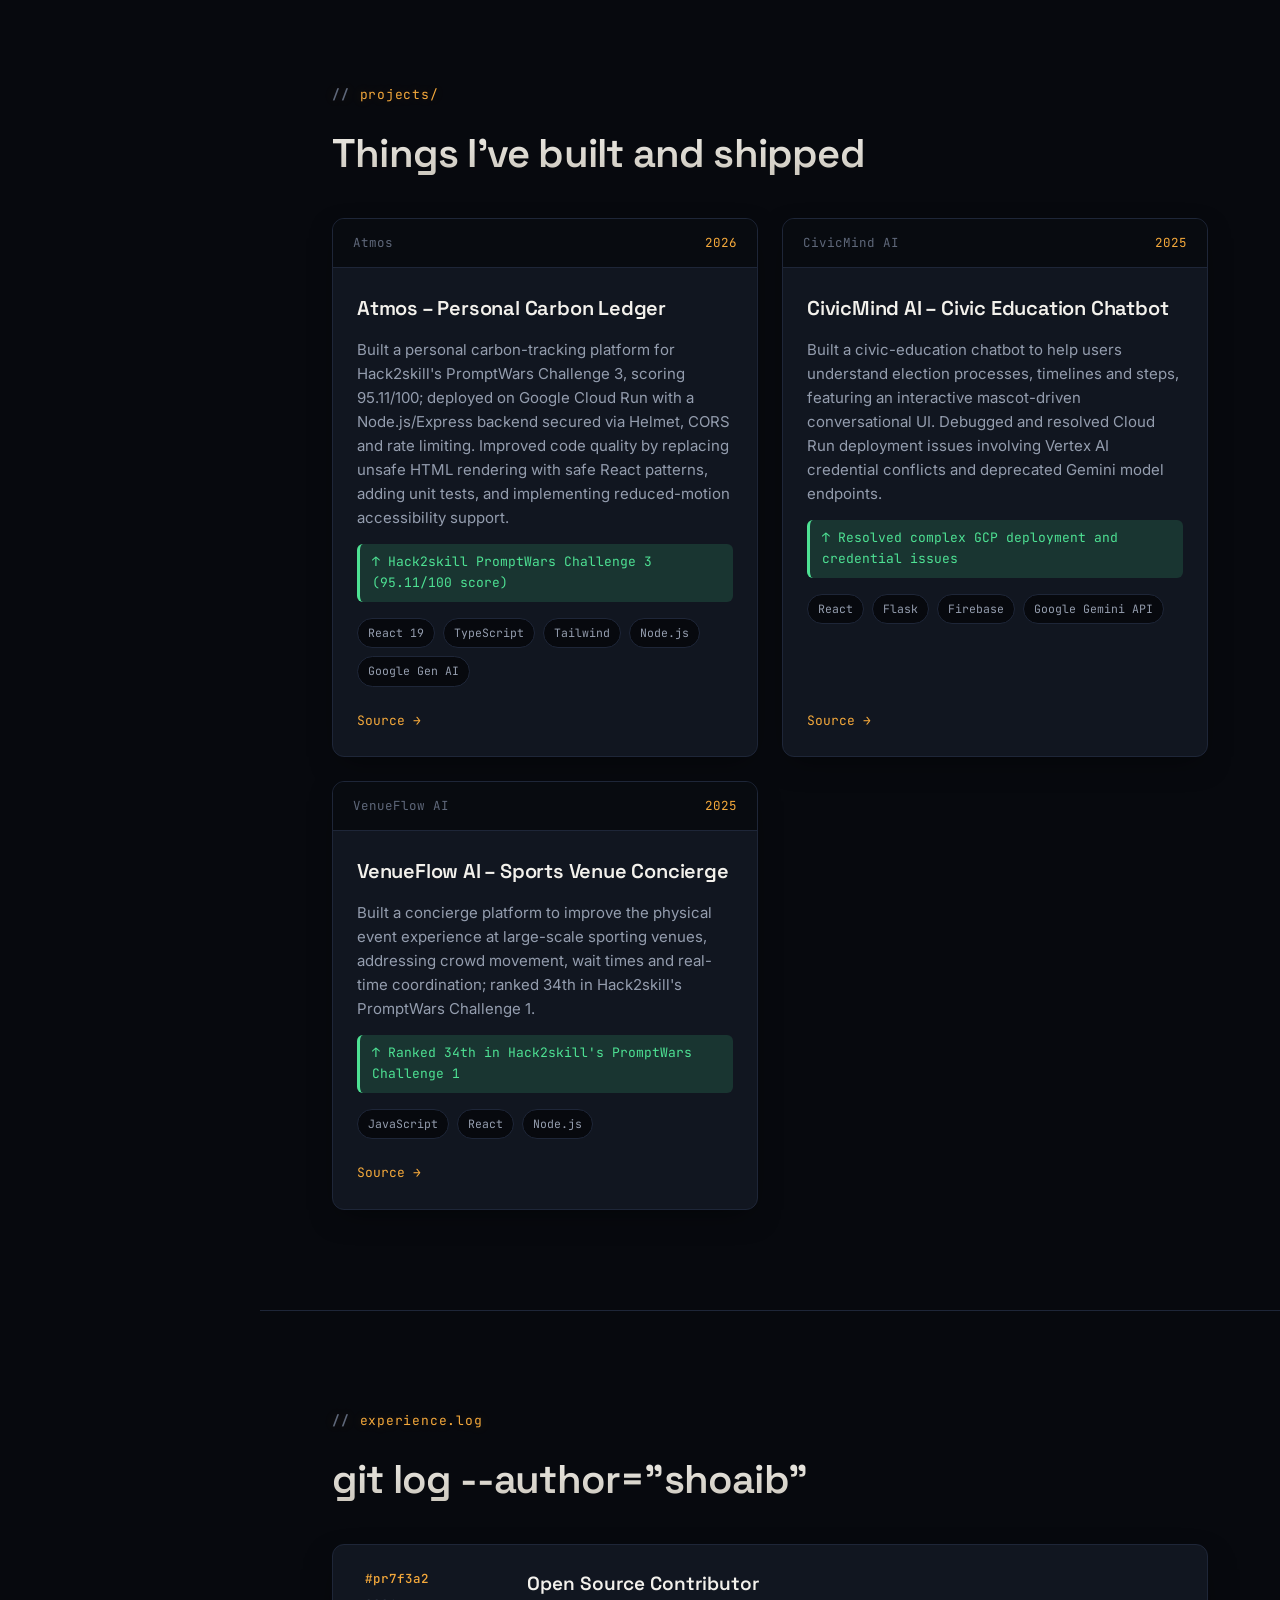
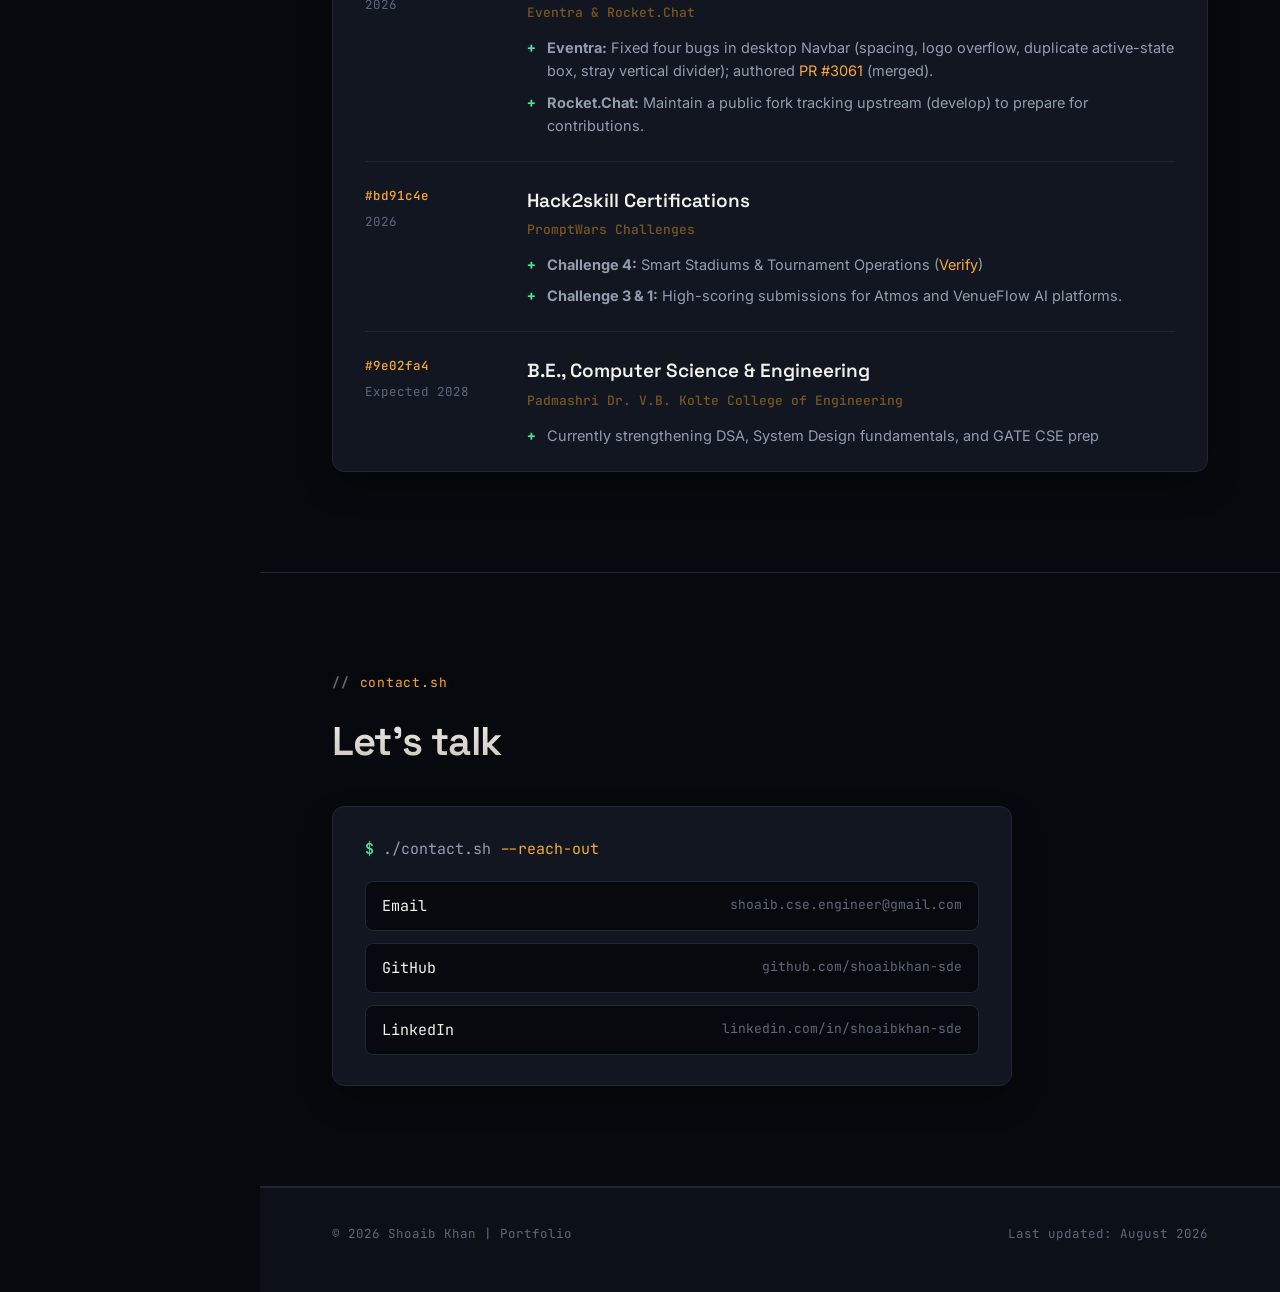
==== commit 4f2b40a6: "Update portfolio content from resume" ====
--- a/index.html
+++ b/index.html
@@ -48,10 +48,10 @@
           <div class="out-role"><span id="typewriter"></span><span class="caret"></span></div>
         </div>
       </div>
-      <p class="hero-sub">3rd-year CSE student building full-stack products with the MERN stack while grinding DSA for interviews. I ship complete projects, not tutorials — and I contribute to open source along the way.</p>
+      <p class="hero-sub">3rd-year CSE student building full-stack products (React/Node.js) while grinding DSA and preparing for GATE CSE. I ship complete projects, participate in hackathons, and contribute to open source along the way.</p>
       <div class="hero-actions">
         <a class="btn btn-primary" href="#projects">View projects →</a>
-        <a class="btn btn-ghost" href="#" download>Download résumé ⇩</a>
+        <a class="btn btn-ghost" href="Shoaib_Khan_Resume.pdf" download="Shoaib_Khan_Resume.pdf">Download résumé ⇩</a>
         <a class="btn btn-ghost" href="https://github.com/shoaibkhan-sde" target="_blank" rel="noopener">GitHub ↗</a>
       </div>
 
@@ -59,19 +59,19 @@
         <div class="pinned-label">// pinned</div>
         <div class="pinned-grid">
           <a class="pinned-card" href="#projects">
-            <div class="pinned-name">NexusStudy</div>
-            <div class="pinned-desc">One hub replacing 5 scattered student apps</div>
-            <div class="pinned-stack">React · Node.js · MongoDB</div>
+            <div class="pinned-name">Atmos</div>
+            <div class="pinned-desc">Personal carbon ledger & action platform</div>
+            <div class="pinned-stack">React 19 · Node.js · Google Gen AI</div>
           </a>
           <a class="pinned-card" href="#projects">
-            <div class="pinned-name">VenueFlow-AI</div>
-            <div class="pinned-desc">Crowd &amp; wait-time coordination for event venues</div>
-            <div class="pinned-stack">JavaScript · AI</div>
+            <div class="pinned-name">CivicMind AI</div>
+            <div class="pinned-desc">Conversational guide to the election process</div>
+            <div class="pinned-stack">React · Flask · Google Gemini API</div>
           </a>
           <a class="pinned-card" href="#projects">
-            <div class="pinned-name">CivicMind-AI</div>
-            <div class="pinned-desc">Conversational guide to the election process</div>
-            <div class="pinned-stack">JavaScript · AI</div>
+            <div class="pinned-name">VenueFlow AI</div>
+            <div class="pinned-desc">Crowd &amp; wait-time coordination for event venues</div>
+            <div class="pinned-stack">React · Node.js</div>
           </a>
         </div>
       </div>
@@ -116,10 +116,10 @@
         </div>
         <div class="facts">
           <div class="fact-row"><span>Education</span><span>B.E. CSE, Padmashri Dr. V.B. Kolte COE</span></div>
-          <div class="fact-row"><span>Year</span><span>3rd Year · Expected 2028</span></div>
-          <div class="fact-row"><span>Focus</span><span>DSA, MERN, System Design basics</span></div>
-          <div class="fact-row"><span>Status</span><span>Open to SDE internships</span></div>
-          <div class="fact-row"><span>Currently learning</span><span>Advanced Git, DB Optimization, OOP Design</span></div>
+          <div class="fact-row"><span>Year</span><span>Expected 2028</span></div>
+          <div class="fact-row"><span>Focus</span><span>DSA, System Design, GATE CSE prep</span></div>
+          <div class="fact-row"><span>Phone</span><span>+91 98228 44586</span></div>
+          <div class="fact-row"><span>Currently learning</span><span>ROS2, Docker, System design fundamentals</span></div>
         </div>
       </div>
     </section>
@@ -131,19 +131,19 @@
         <div class="diff-file">diff --git a/candidate b/shoaib-khan <span>[modified]</span></div>
 
         <div class="diff-hunk">@@ Languages @@</div>
-        <div class="diff-line add"><span class="marker">+</span><span class="content">C++, Java, Python, JavaScript</span></div>
+        <div class="diff-line add"><span class="marker">+</span><span class="content">C/C++, Java, Python, JavaScript, TypeScript, SQL</span></div>
 
         <div class="diff-hunk">@@ Frontend @@</div>
-        <div class="diff-line add"><span class="marker">+</span><span class="content">React, HTML, CSS, Markdown</span></div>
-
-        <div class="diff-hunk">@@ Backend &amp; Database @@</div>
-        <div class="diff-line add"><span class="marker">+</span><span class="content">Node.js, Express.js, MongoDB, REST API design</span></div>
-
-        <div class="diff-hunk">@@ Core CS @@</div>
-        <div class="diff-line add"><span class="marker">+</span><span class="content">Data Structures &amp; Algorithms, OOP Design Principles, System Design basics</span></div>
-
-        <div class="diff-hunk">@@ Tools @@</div>
-        <div class="diff-line add"><span class="marker">+</span><span class="content">Git, GitHub, open-source collaboration workflows</span></div>
+        <div class="diff-line add"><span class="marker">+</span><span class="content">React, Vite, Tailwind CSS, Redux, HTML/CSS</span></div>
+
+        <div class="diff-hunk">@@ Backend &amp; Databases @@</div>
+        <div class="diff-line add"><span class="marker">+</span><span class="content">Node.js, Express.js, MongoDB, MongoDB Atlas, REST APIs</span></div>
+
+        <div class="diff-hunk">@@ Tools &amp; Platforms @@</div>
+        <div class="diff-line add"><span class="marker">+</span><span class="content">Git, GitHub, Docker (basics), Cloud Run, Firebase, WSL2, ROS2, Gemini API</span></div>
+
+        <div class="diff-hunk">@@ Currently Strengthening @@</div>
+        <div class="diff-line add"><span class="marker">+</span><span class="content">DSA (Striver's sheet, C++), System design fundamentals, GATE CSE prep</span></div>
       </div>
     </section>
 
@@ -153,46 +153,35 @@
       <div class="project-grid">
 
         <div class="project-card">
-          <div class="project-head"><span>NexusStudy</span><span class="stars">★ 1</span></div>
-          <div class="project-body">
-            <h3>NexusStudy</h3>
-            <p>Students juggle WhatsApp for links, Drive for PDFs, Notion for notes, Discord for doubts, and a calendar for exams — information gets siloed and lost after the semester ends. NexusStudy consolidates all of it into one searchable hub.</p>
-            <div class="impact">Solves a real, self-observed workflow problem — not a tutorial clone</div>
-            <div class="tags"><span class="tag">JavaScript</span><span class="tag">React</span><span class="tag">Node.js</span><span class="tag">MongoDB</span></div>
-            <div class="project-links"><a href="https://github.com/shoaibkhan-sde/NexusStudy" target="_blank" rel="noopener">Source →</a></div>
-          </div>
-        </div>
-
-        <div class="project-card">
-          <div class="project-head"><span>VenueFlow-AI</span><span class="stars">★ 1</span></div>
-          <div class="project-body">
-            <h3>VenueFlow-AI</h3>
-            <p>A solution aimed at improving the physical event experience at large-scale sporting venues — addressing crowd movement, waiting times, and real-time coordination challenges for attendees.</p>
-            <div class="impact">Tackles a systems-level UX problem, not just a CRUD app</div>
-            <div class="tags"><span class="tag">JavaScript</span><span class="tag">AI-assisted</span></div>
+          <div class="project-head"><span>Atmos</span><span class="stars">2026</span></div>
+          <div class="project-body">
+            <h3>Atmos – Personal Carbon Ledger</h3>
+            <p>Built a personal carbon-tracking platform for Hack2skill's PromptWars Challenge 3, scoring 95.11/100; deployed on Google Cloud Run with a Node.js/Express backend secured via Helmet, CORS and rate limiting. Improved code quality by replacing unsafe HTML rendering with safe React patterns, adding unit tests, and implementing reduced-motion accessibility support.</p>
+            <div class="impact">Hack2skill PromptWars Challenge 3 (95.11/100 score)</div>
+            <div class="tags"><span class="tag">React 19</span><span class="tag">TypeScript</span><span class="tag">Tailwind</span><span class="tag">Node.js</span><span class="tag">Google Gen AI</span></div>
+            <div class="project-links"><a href="https://github.com/shoaibkhan-sde/Atmos" target="_blank" rel="noopener">Source →</a></div>
+          </div>
+        </div>
+
+        <div class="project-card">
+          <div class="project-head"><span>CivicMind AI</span><span class="stars">2025</span></div>
+          <div class="project-body">
+            <h3>CivicMind AI – Civic Education Chatbot</h3>
+            <p>Built a civic-education chatbot to help users understand election processes, timelines and steps, featuring an interactive mascot-driven conversational UI. Debugged and resolved Cloud Run deployment issues involving Vertex AI credential conflicts and deprecated Gemini model endpoints.</p>
+            <div class="impact">Resolved complex GCP deployment and credential issues</div>
+            <div class="tags"><span class="tag">React</span><span class="tag">Flask</span><span class="tag">Firebase</span><span class="tag">Google Gemini API</span></div>
+            <div class="project-links"><a href="https://github.com/shoaibkhan-sde/CivicMind-AI" target="_blank" rel="noopener">Source →</a></div>
+          </div>
+        </div>
+
+        <div class="project-card">
+          <div class="project-head"><span>VenueFlow AI</span><span class="stars">2025</span></div>
+          <div class="project-body">
+            <h3>VenueFlow AI – Sports Venue Concierge</h3>
+            <p>Built a concierge platform to improve the physical event experience at large-scale sporting venues, addressing crowd movement, wait times and real-time coordination; ranked 34th in Hack2skill's PromptWars Challenge 1.</p>
+            <div class="impact">Ranked 34th in Hack2skill's PromptWars Challenge 1</div>
+            <div class="tags"><span class="tag">JavaScript</span><span class="tag">React</span><span class="tag">Node.js</span></div>
             <div class="project-links"><a href="https://github.com/shoaibkhan-sde/VenueFlow-AI" target="_blank" rel="noopener">Source →</a></div>
-          </div>
-        </div>
-
-        <div class="project-card">
-          <div class="project-head"><span>CivicMind-AI</span><span class="stars">★ 1</span></div>
-          <div class="project-body">
-            <h3>CivicMind-AI</h3>
-            <p>An assistant that helps users understand the election process, timelines, and steps in an interactive, easy-to-follow way — civic-tech built for clarity over complexity.</p>
-            <div class="impact">Practical use of conversational AI for a real informational gap</div>
-            <div class="tags"><span class="tag">JavaScript</span><span class="tag">AI-assisted</span></div>
-            <div class="project-links"><a href="https://github.com/shoaibkhan-sde/CivicMind-AI" target="_blank" rel="noopener">Source →</a></div>
-          </div>
-        </div>
-
-        <div class="project-card">
-          <div class="project-head"><span>SolarSystem</span><span class="stars">★ 1</span></div>
-          <div class="project-body">
-            <h3>SolarSystem</h3>
-            <p>An educational tool for kids to learn about the solar system through animation, paired with an AI chatbot to answer questions along the way.</p>
-            <div class="impact">Front-end animation work combined with a conversational learning layer</div>
-            <div class="tags"><span class="tag">JavaScript</span><span class="tag">Animation</span><span class="tag">AI Chatbot</span></div>
-            <div class="project-links"><a href="https://github.com/shoaibkhan-sde/SolarSystem" target="_blank" rel="noopener">Source →</a></div>
           </div>
         </div>
 
@@ -205,38 +194,36 @@
       <div class="commit-log">
 
         <div class="commit">
-          <div class="commit-meta"><span class="commit-hash">#pr7f3a2</span>Ongoing</div>
+          <div class="commit-meta"><span class="commit-hash">#pr7f3a2</span>2026</div>
           <div>
             <div class="commit-title">Open Source Contributor</div>
-            <div class="commit-org">Community repositories on GitHub</div>
+            <div class="commit-org">Eventra &amp; Rocket.Chat</div>
             <ul class="commit-body">
-              <li>Earned GitHub's Pull Shark badge ×2 for merged pull requests</li>
-              <li>Earned the Pair Extraordinaire badge for collaborative PR work</li>
-              <li>30 public repositories, 19 stars earned across personal projects</li>
+              <li><b>Eventra:</b> Fixed four bugs in desktop Navbar (spacing, logo overflow, duplicate active-state box, stray vertical divider); authored <a href="https://github.com/SandeepVashishtha/Eventra/pull/3061" target="_blank" style="color:var(--accent);">PR #3061</a> (merged).</li>
+              <li><b>Rocket.Chat:</b> Maintain a public fork tracking upstream (develop) to prepare for contributions.</li>
             </ul>
           </div>
         </div>
 
         <div class="commit">
-          <div class="commit-meta"><span class="commit-hash">#bd91c4e</span>2025 – Present</div>
+          <div class="commit-meta"><span class="commit-hash">#bd91c4e</span>2026</div>
           <div>
-            <div class="commit-title">Independent Project Builder</div>
-            <div class="commit-org">Self-directed, MERN + AI-assisted tools</div>
+            <div class="commit-title">Hack2skill Certifications</div>
+            <div class="commit-org">PromptWars Challenges</div>
             <ul class="commit-body">
-              <li>Built NexusStudy, VenueFlow-AI, and CivicMind-AI — three full projects addressing real, self-identified problems</li>
-              <li>Practicing end-to-end ownership: frontend, backend, and database design</li>
+              <li><b>Challenge 4:</b> Smart Stadiums &amp; Tournament Operations (<a href="https://certificate.hack2skill.com/verify/2026H2S04PWVCHL1-M100025" target="_blank" style="color:var(--accent);">Verify</a>)</li>
+              <li><b>Challenge 3 &amp; 1:</b> High-scoring submissions for Atmos and VenueFlow AI platforms.</li>
             </ul>
           </div>
         </div>
 
         <div class="commit">
-          <div class="commit-meta"><span class="commit-hash">#9e02fa4</span>2025 – 2028 (Expected)</div>
+          <div class="commit-meta"><span class="commit-hash">#9e02fa4</span>Expected 2028</div>
           <div>
             <div class="commit-title">B.E., Computer Science &amp; Engineering</div>
             <div class="commit-org">Padmashri Dr. V.B. Kolte College of Engineering</div>
             <ul class="commit-body">
-              <li>Currently in 3rd year — coursework alongside self-driven DSA and MERN practice</li>
-              <li>Goal: 300+ DSA problems solved, strong SDE internship readiness</li>
+              <li>Currently strengthening DSA, System Design fundamentals, and GATE CSE prep</li>
             </ul>
           </div>
         </div>
--- a/style.css
+++ b/style.css
@@ -294,7 +294,7 @@
 }
 .terminal-body .out-role{ color:var(--accent); font-size:15.5px; font-weight: 500; }
 .caret{
-  display:inline-block; width:9px; height:18px; background:var(--accent);
+  display:inline-block; width:3px; height:18px; background:var(--accent);
   vertical-align:middle; margin-left:3px;
   box-shadow: 0 0 8px var(--accent);
   animation:blink 1s step-end infinite;
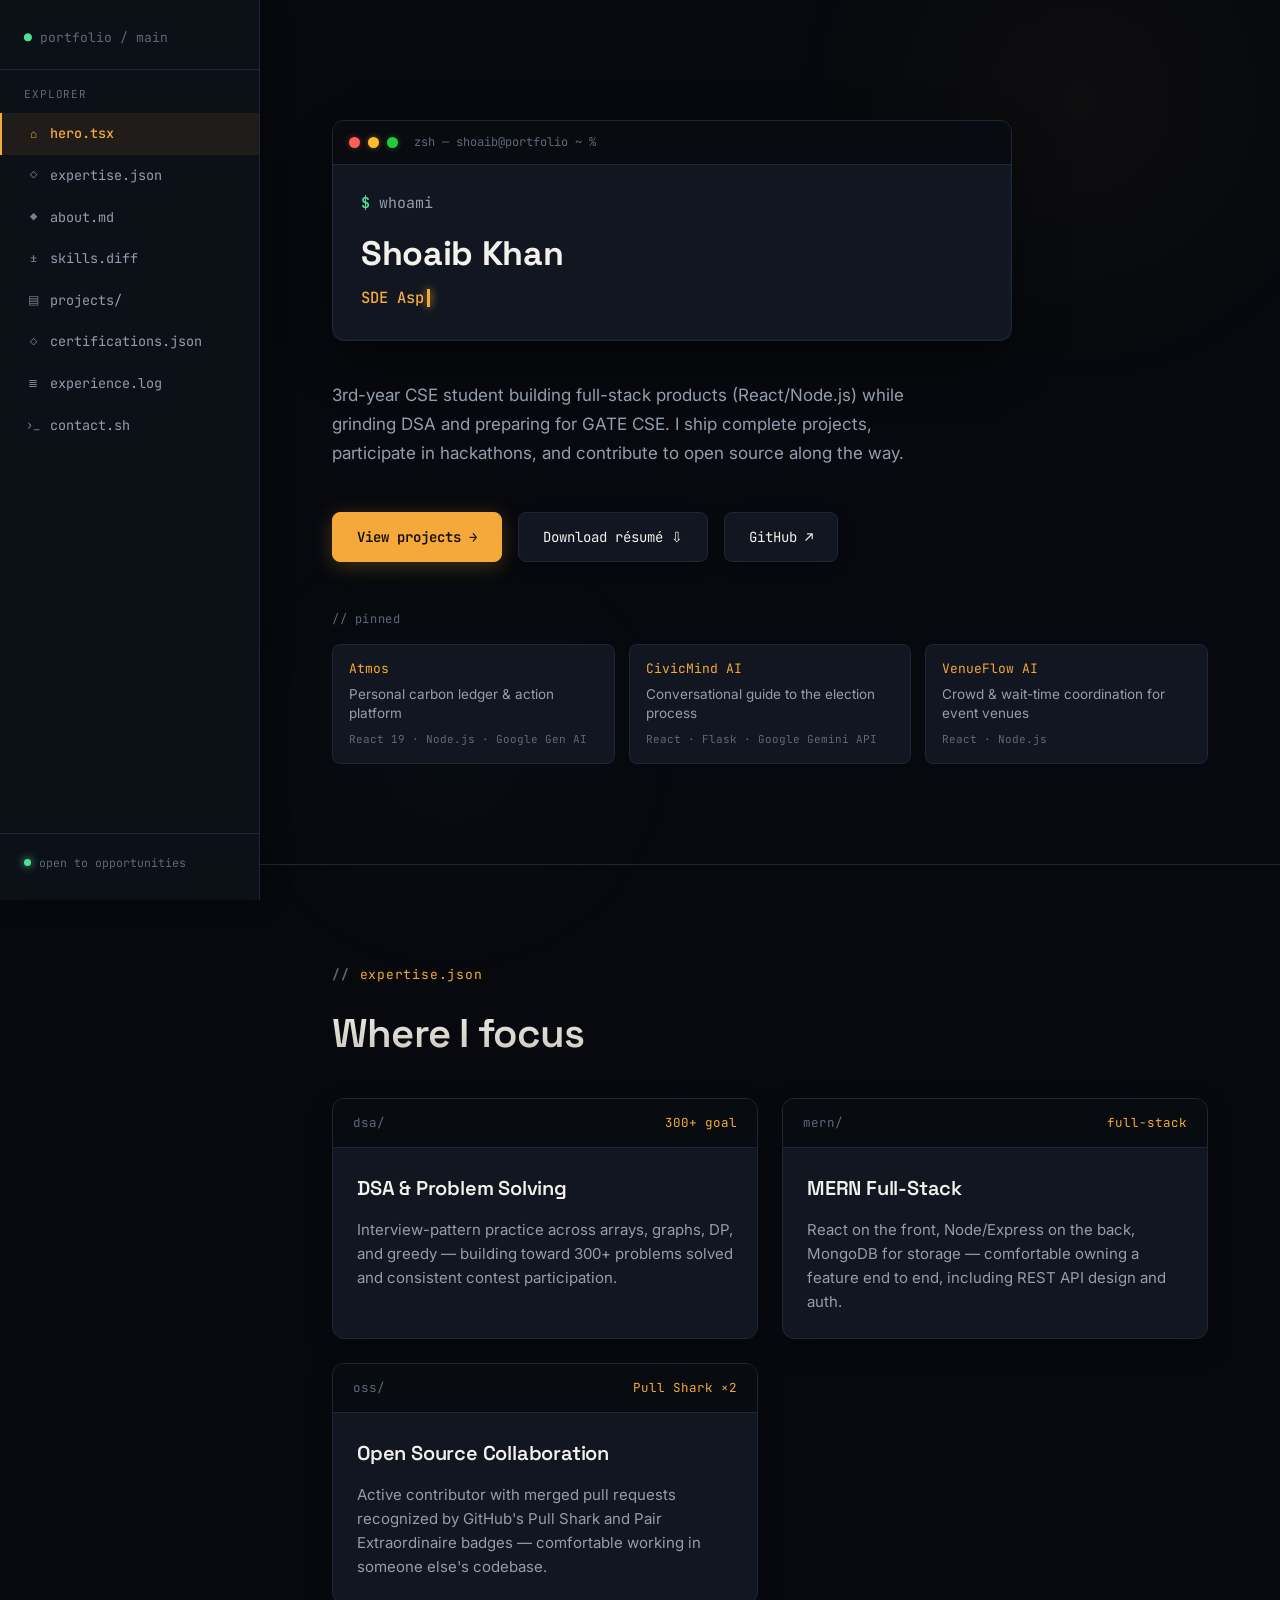
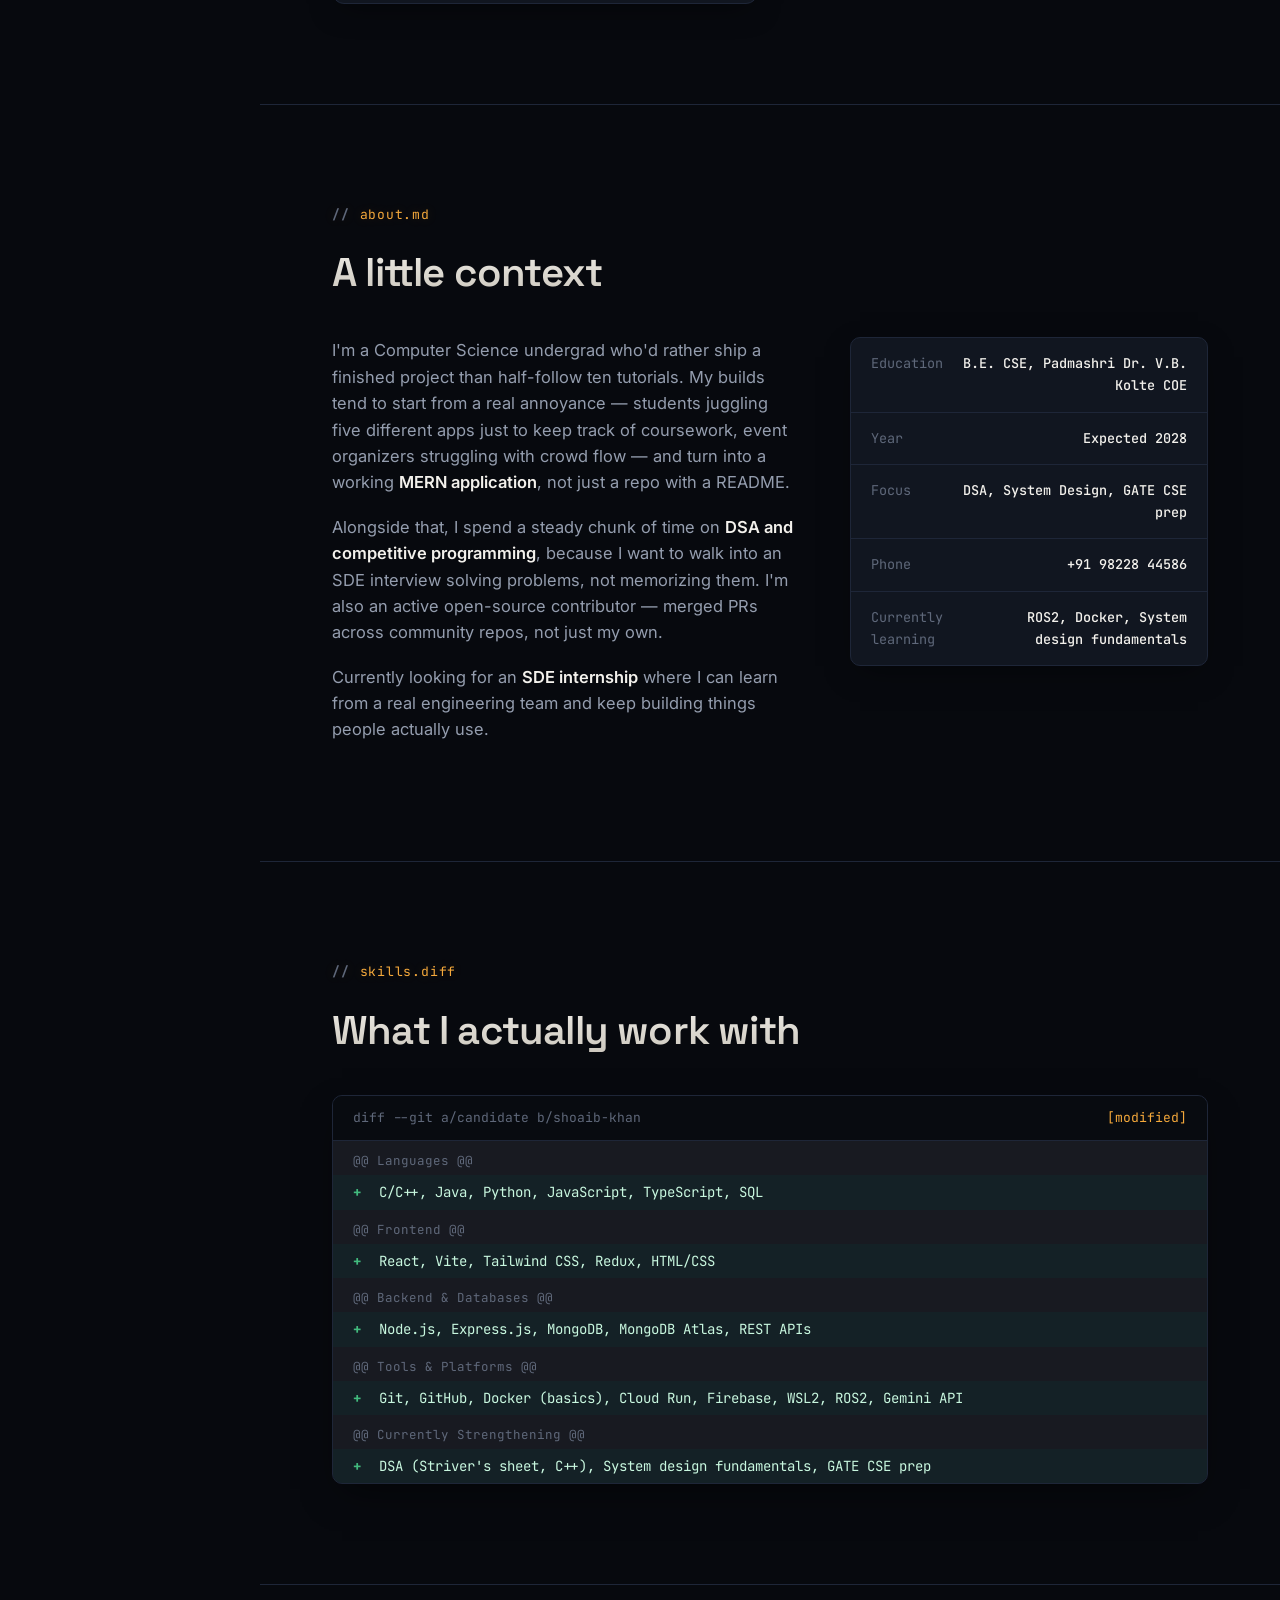
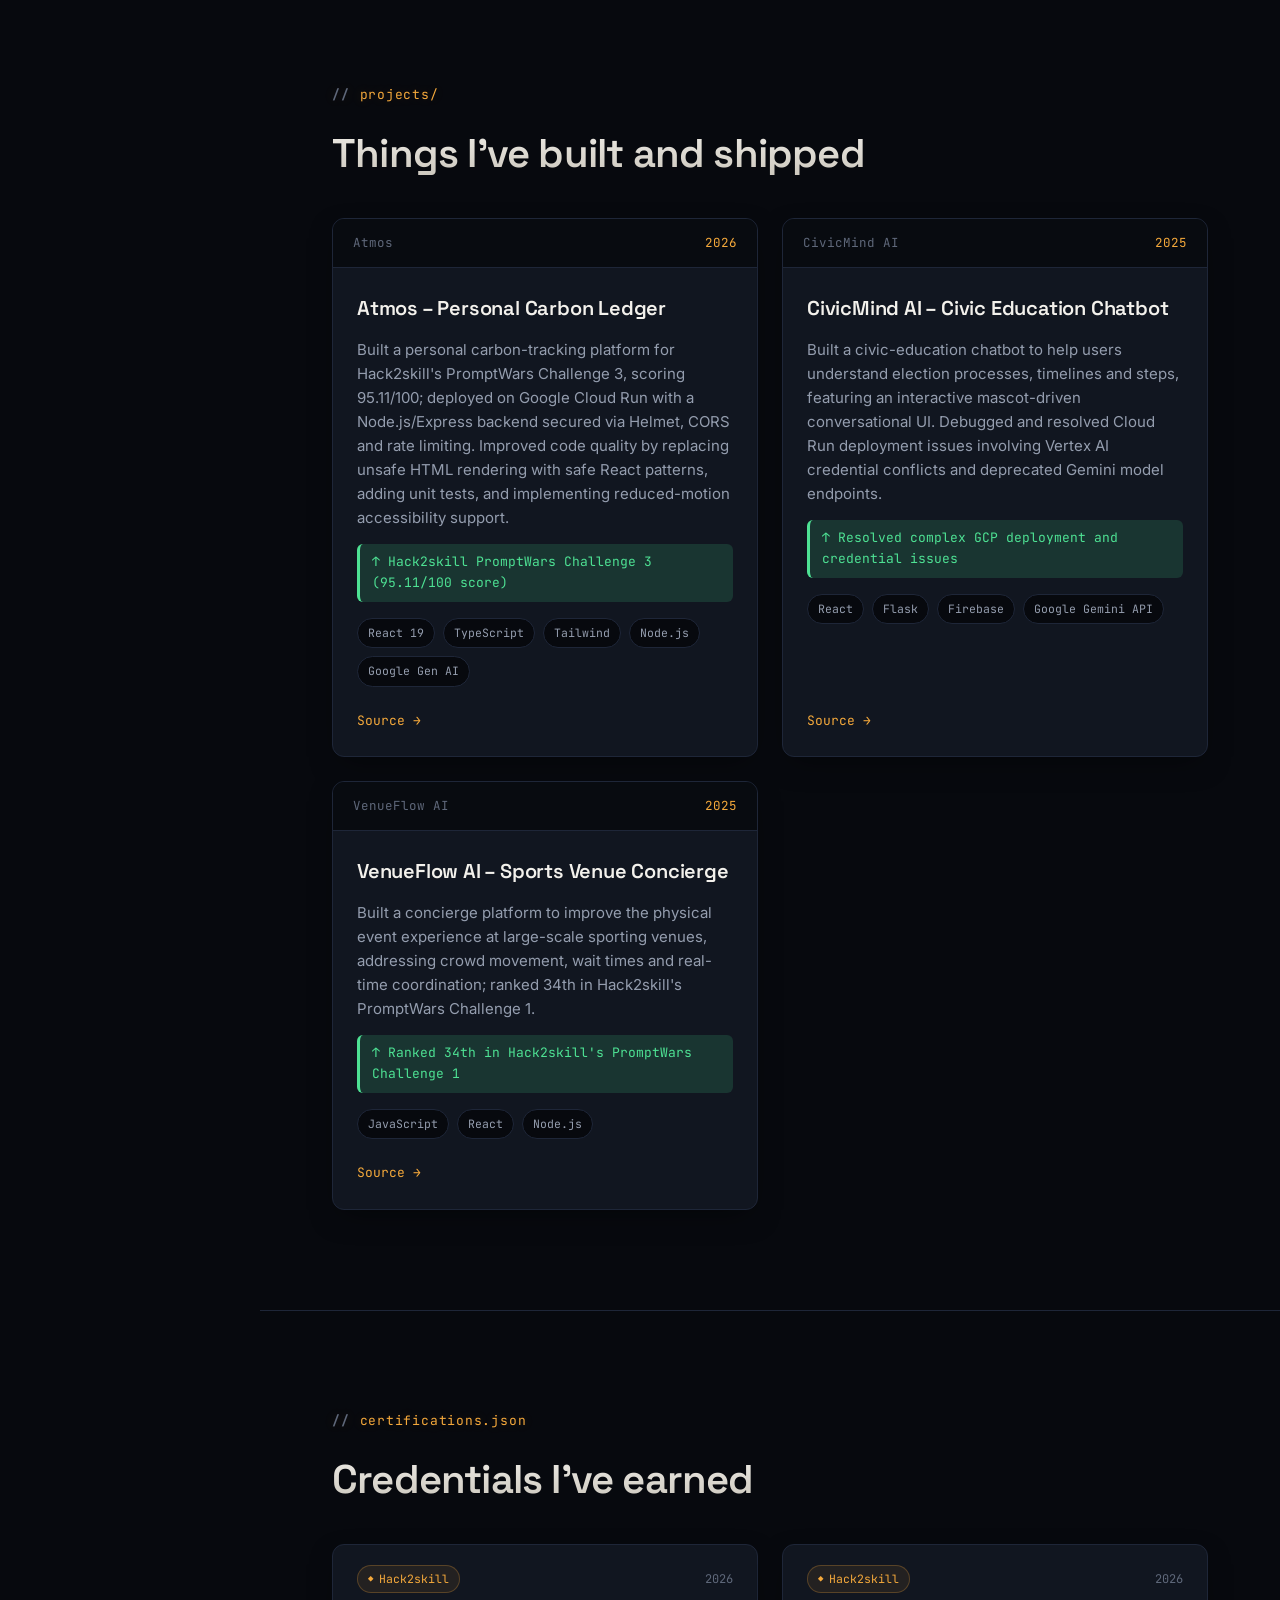
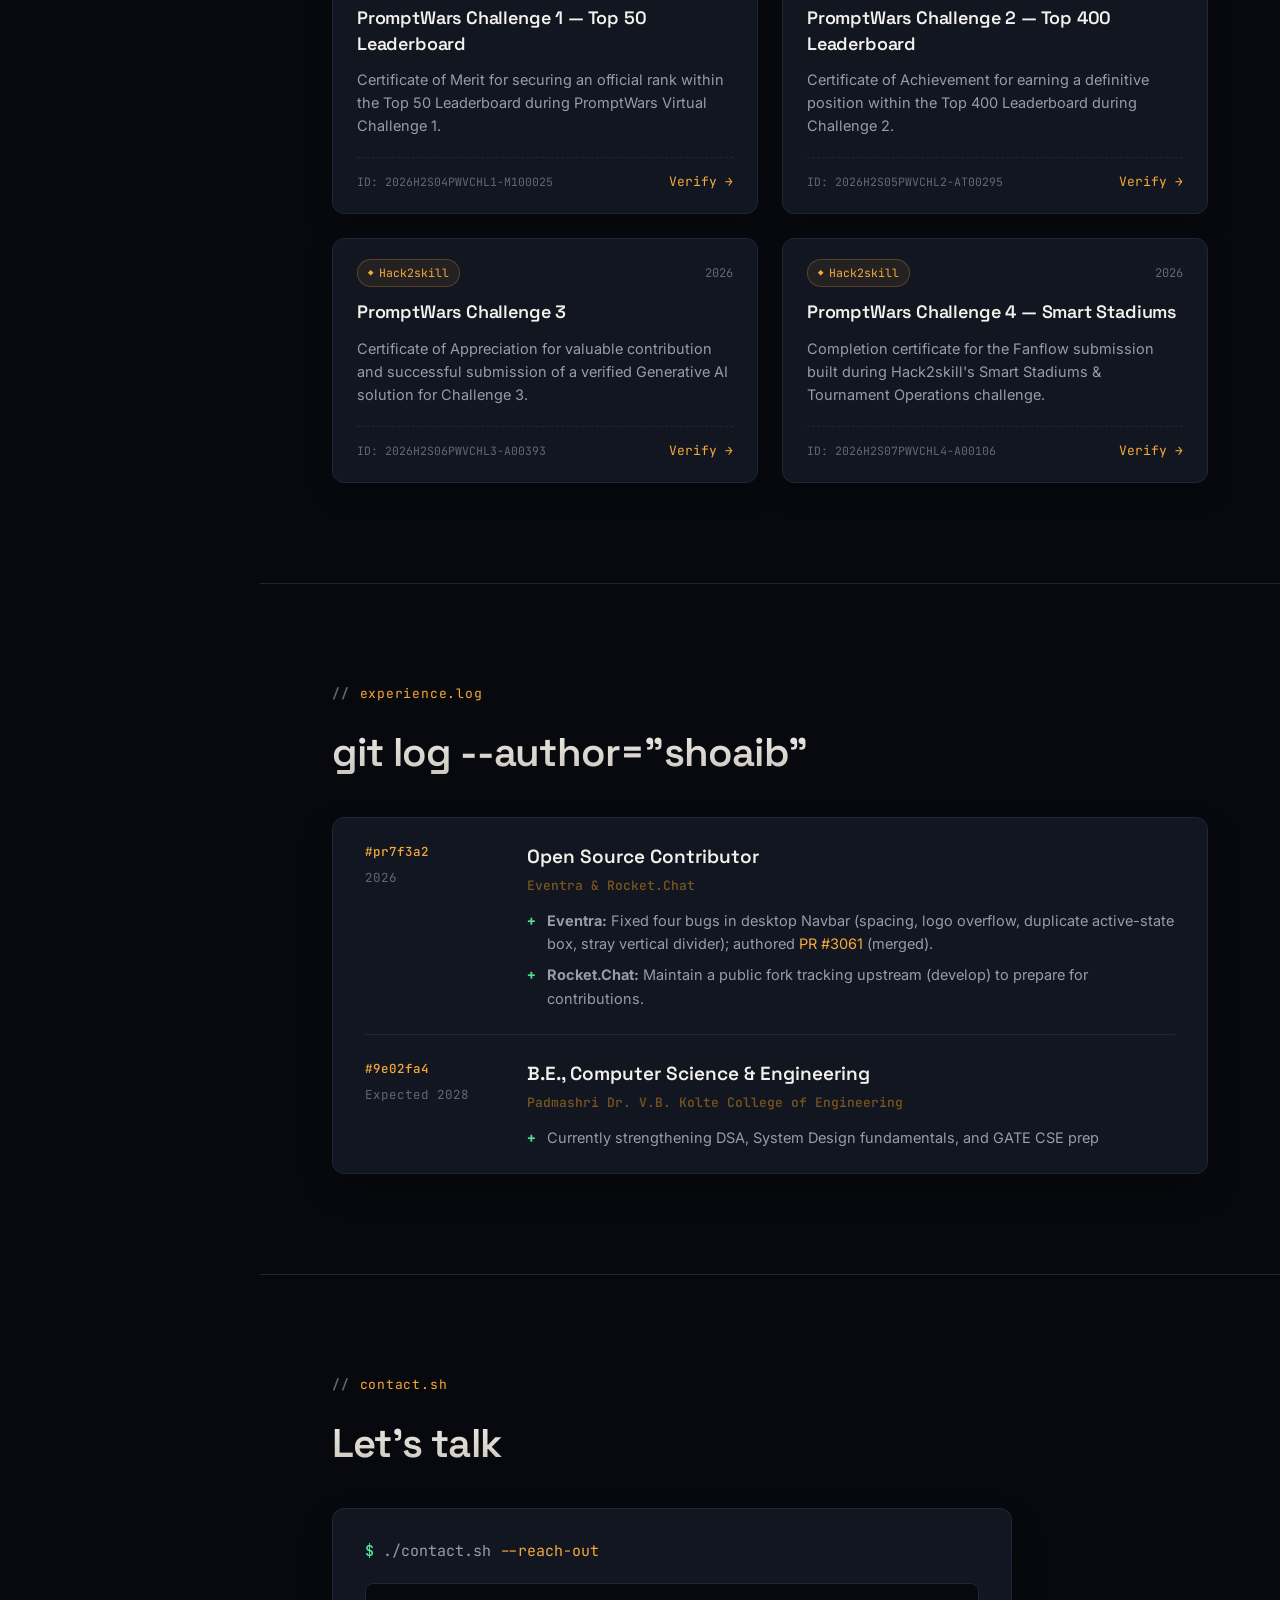
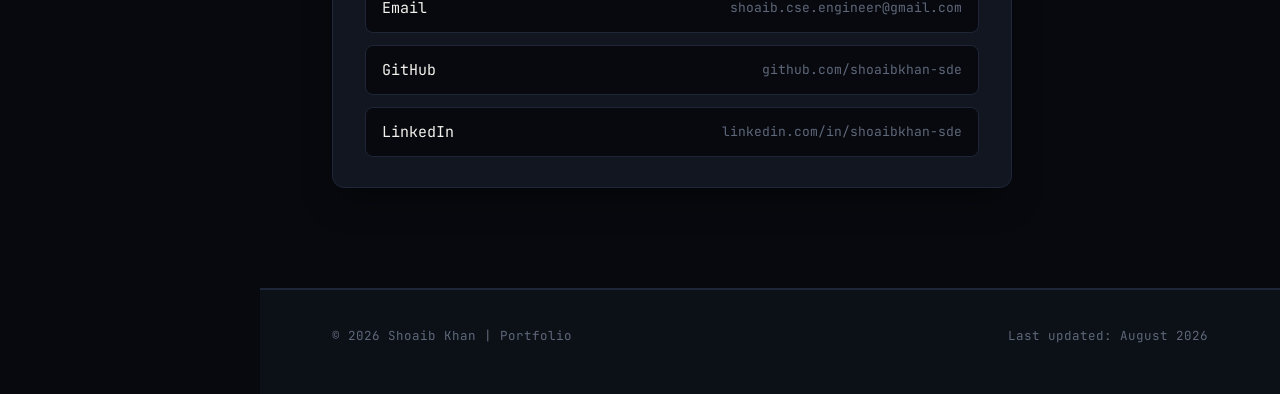
==== commit 4ff1faa8: "Add terminal typing animation" ====
--- a/index.html
+++ b/index.html
@@ -27,6 +27,7 @@
     <a class="tree-item" data-target="about" href="#about"><span class="icon">◆</span> about.md</a>
     <a class="tree-item" data-target="skills" href="#skills"><span class="icon">±</span> skills.diff</a>
     <a class="tree-item" data-target="projects" href="#projects"><span class="icon">▤</span> projects/</a>
+    <a class="tree-item" data-target="certifications" href="#certifications"><span class="icon">◇</span> certifications.json</a>
     <a class="tree-item" data-target="experience" href="#experience"><span class="icon">≣</span> experience.log</a>
     <a class="tree-item" data-target="contact" href="#contact"><span class="icon">›_</span> contact.sh</a>
 
@@ -43,9 +44,9 @@
           <span class="path">zsh — shoaib@portfolio ~ %</span>
         </div>
         <div class="terminal-body">
-          <div class="line"><span class="prompt">$</span> whoami</div>
-          <div class="out-name">Shoaib Khan</div>
-          <div class="out-role"><span id="typewriter"></span><span class="caret"></span></div>
+          <div class="line"><span class="prompt">$</span> <span id="type-cmd"></span><span class="caret" id="caret-cmd"></span></div>
+          <div class="out-name" id="out-name" style="display: none;">Shoaib Khan</div>
+          <div class="out-role" id="out-role" style="display: none;"><span id="typewriter"></span><span class="caret" id="caret-role"></span></div>
         </div>
       </div>
       <p class="hero-sub">3rd-year CSE student building full-stack products (React/Node.js) while grinding DSA and preparing for GATE CSE. I ship complete projects, participate in hackathons, and contribute to open source along the way.</p>
@@ -188,6 +189,67 @@
       </div>
     </section>
 
+    <section id="certifications">
+      <div class="eyebrow">certifications.json</div>
+      <h2>Credentials I've <span>earned</span></h2>
+      
+      <div class="cert-grid">
+
+        <div class="cert-card">
+          <div class="cert-card-top">
+            <span class="issuer-pill">Hack2skill</span>
+            <span class="cert-year">2026</span>
+          </div>
+          <div class="cert-title">PromptWars Challenge 1 — Top 50 Leaderboard</div>
+          <div class="cert-desc">Certificate of Merit for securing an official rank within the Top 50 Leaderboard during PromptWars Virtual Challenge 1.</div>
+          <div class="cert-footer">
+            <span class="cred-id">ID: 2026H2S04PWVCHL1-M100025</span>
+            <a class="verify-link" href="https://certificate.hack2skill.com/verify/2026H2S04PWVCHL1-M100025" target="_blank" rel="noopener">Verify</a>
+          </div>
+        </div>
+
+        <div class="cert-card">
+          <div class="cert-card-top">
+            <span class="issuer-pill">Hack2skill</span>
+            <span class="cert-year">2026</span>
+          </div>
+          <div class="cert-title">PromptWars Challenge 2 — Top 400 Leaderboard</div>
+          <div class="cert-desc">Certificate of Achievement for earning a definitive position within the Top 400 Leaderboard during Challenge 2.</div>
+          <div class="cert-footer">
+            <span class="cred-id">ID: 2026H2S05PWVCHL2-AT00295</span>
+            <a class="verify-link" href="https://certificate.hack2skill.com/verify/2026H2S05PWVCHL2-AT00295" target="_blank" rel="noopener">Verify</a>
+          </div>
+        </div>
+
+        <div class="cert-card">
+          <div class="cert-card-top">
+            <span class="issuer-pill">Hack2skill</span>
+            <span class="cert-year">2026</span>
+          </div>
+          <div class="cert-title">PromptWars Challenge 3</div>
+          <div class="cert-desc">Certificate of Appreciation for valuable contribution and successful submission of a verified Generative AI solution for Challenge 3.</div>
+          <div class="cert-footer">
+            <span class="cred-id">ID: 2026H2S06PWVCHL3-A00393</span>
+            <a class="verify-link" href="https://certificate.hack2skill.com/verify/2026H2S06PWVCHL3-A00393" target="_blank" rel="noopener">Verify</a>
+          </div>
+        </div>
+
+        <div class="cert-card">
+          <div class="cert-card-top">
+            <span class="issuer-pill">Hack2skill</span>
+            <span class="cert-year">2026</span>
+          </div>
+          <div class="cert-title">PromptWars Challenge 4 — Smart Stadiums</div>
+          <div class="cert-desc">Completion certificate for the Fanflow submission built during Hack2skill's Smart Stadiums &amp; Tournament Operations challenge.</div>
+          <div class="cert-footer">
+            <span class="cred-id">ID: 2026H2S07PWVCHL4-A00106</span>
+            <a class="verify-link" href="https://certificate.hack2skill.com/verify/2026H2S07PWVCHL4-A00106" target="_blank" rel="noopener">Verify</a>
+          </div>
+        </div>
+
+      </div>
+    </section>
+
     <section id="experience">
       <div class="eyebrow">experience.log</div>
       <h2>git log --author="shoaib"</h2>
@@ -206,18 +268,6 @@
         </div>
 
         <div class="commit">
-          <div class="commit-meta"><span class="commit-hash">#bd91c4e</span>2026</div>
-          <div>
-            <div class="commit-title">Hack2skill Certifications</div>
-            <div class="commit-org">PromptWars Challenges</div>
-            <ul class="commit-body">
-              <li><b>Challenge 4:</b> Smart Stadiums &amp; Tournament Operations (<a href="https://certificate.hack2skill.com/verify/2026H2S04PWVCHL1-M100025" target="_blank" style="color:var(--accent);">Verify</a>)</li>
-              <li><b>Challenge 3 &amp; 1:</b> High-scoring submissions for Atmos and VenueFlow AI platforms.</li>
-            </ul>
-          </div>
-        </div>
-
-        <div class="commit">
           <div class="commit-meta"><span class="commit-hash">#9e02fa4</span>Expected 2028</div>
           <div>
             <div class="commit-title">B.E., Computer Science &amp; Engineering</div>
--- a/style.css
+++ b/style.css
@@ -588,9 +588,96 @@
   background: var(--bg-alt);
 }
 
+/* Certifications Section */
+.cert-grid{
+  display:grid;
+  grid-template-columns:1fr 1fr;
+  gap:24px;
+}
+.cert-card{
+  background:var(--bg-raised);
+  border:1px solid var(--border);
+  border-radius:12px;
+  padding:20px 24px;
+  display:flex;
+  flex-direction:column;
+  gap:12px;
+  transition:all 0.3s cubic-bezier(0.16, 1, 0.3, 1);
+  box-shadow: 0 10px 30px -10px rgba(0,0,0,0.5);
+}
+.cert-card:hover{
+  border-color:var(--border-glow);
+  transform:translateY(-5px);
+  box-shadow: 0 20px 40px -12px rgba(0,0,0,0.7), 0 0 20px rgba(245,169,59,0.05);
+}
+.cert-card-top{
+  display:flex;
+  justify-content:space-between;
+  align-items:center;
+}
+.issuer-pill{
+  display:inline-flex;
+  align-items:center;
+  gap:6px;
+  font-family:var(--font-mono);
+  font-size:11.5px;
+  color:var(--accent);
+  background:rgba(245,169,59,0.08);
+  border:1px solid rgba(245,169,59,0.25);
+  padding:4px 10px;
+  border-radius:999px;
+}
+.issuer-pill::before{content:"◆";font-size:9px;}
+.cert-year{
+  font-family:var(--font-mono);
+  font-size:12px;
+  color:var(--text-faint);
+}
+.cert-title{
+  font-family:var(--font-display);
+  font-size:18px;
+  font-weight:600;
+  color:var(--text);
+  line-height:1.4;
+  letter-spacing: -0.01em;
+}
+.cert-desc{
+  font-size:14.5px;
+  color:var(--text-dim);
+  line-height:1.6;
+  flex: 1;
+}
+.cert-footer{
+  display:flex;
+  justify-content:space-between;
+  align-items:center;
+  margin-top:8px;
+  padding-top:14px;
+  border-top:1px dashed var(--border);
+  font-family:var(--font-mono);
+}
+.cred-id{
+  font-size:11.5px;
+  color:var(--text-faint);
+  overflow:hidden;
+  text-overflow:ellipsis;
+  white-space:nowrap;
+  max-width:60%;
+}
+.verify-link{
+  font-size:13px;
+  color:var(--accent);
+  text-decoration:none;
+  white-space:nowrap;
+  transition: opacity 0.2s;
+}
+.verify-link:hover{ opacity:0.8; }
+.verify-link::after{content:" →";}
+
 @media (max-width: 960px){
   .about-grid{ grid-template-columns:1fr; }
   .project-grid{ grid-template-columns:1fr; }
+  .cert-grid{ grid-template-columns:1fr; }
 }
 
 @media (max-width: 760px){
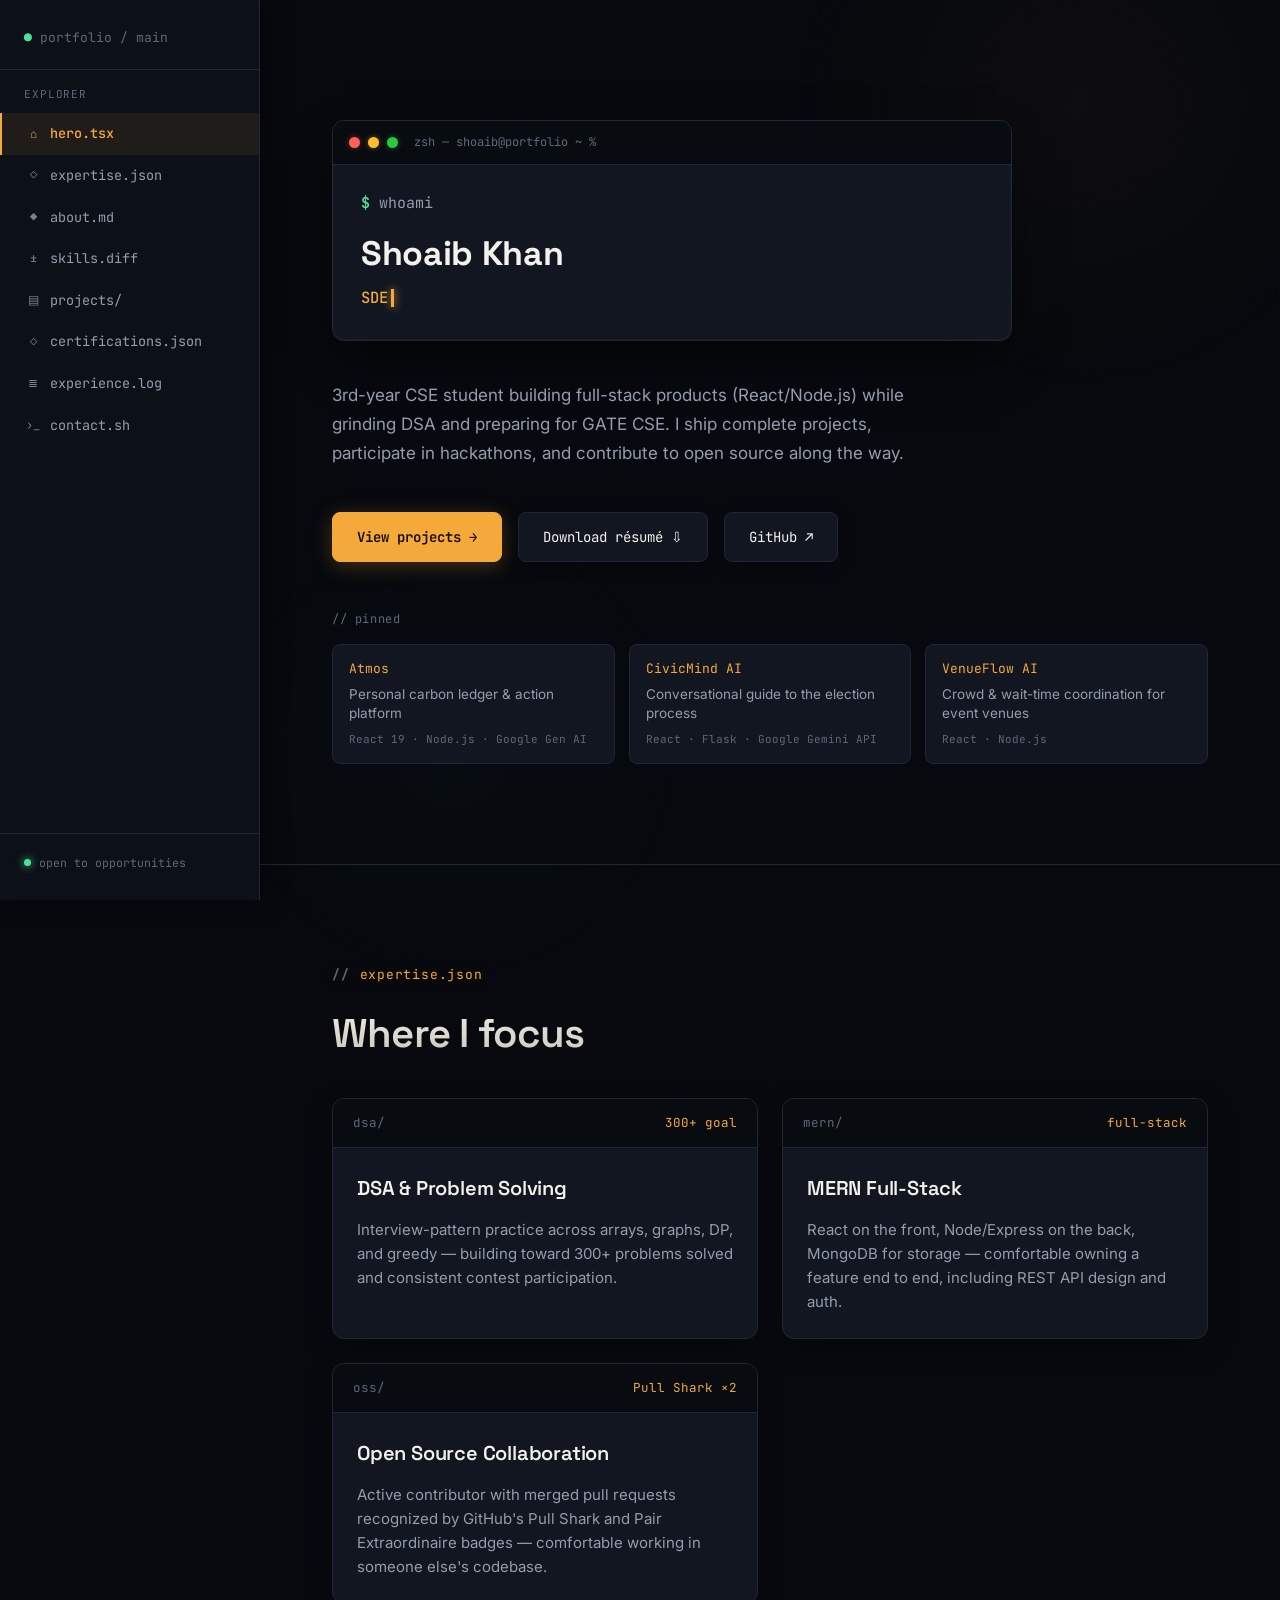
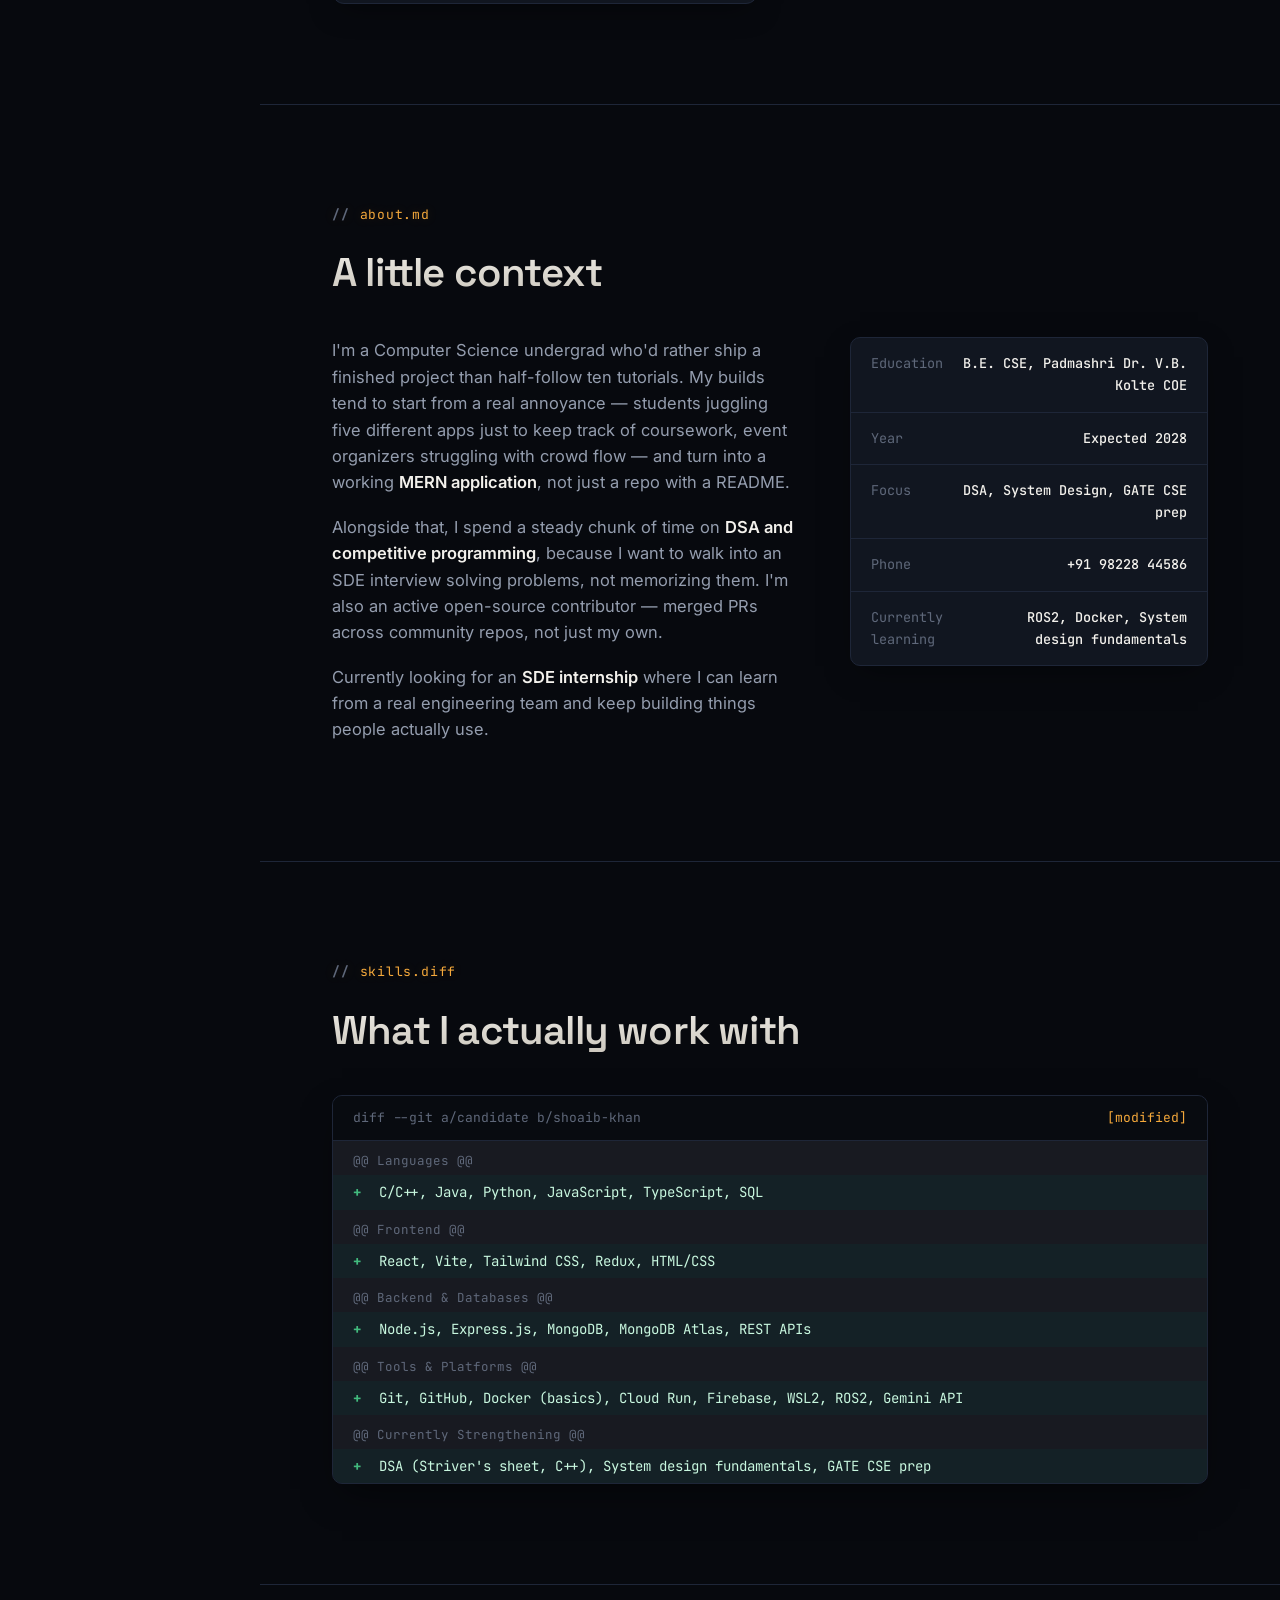
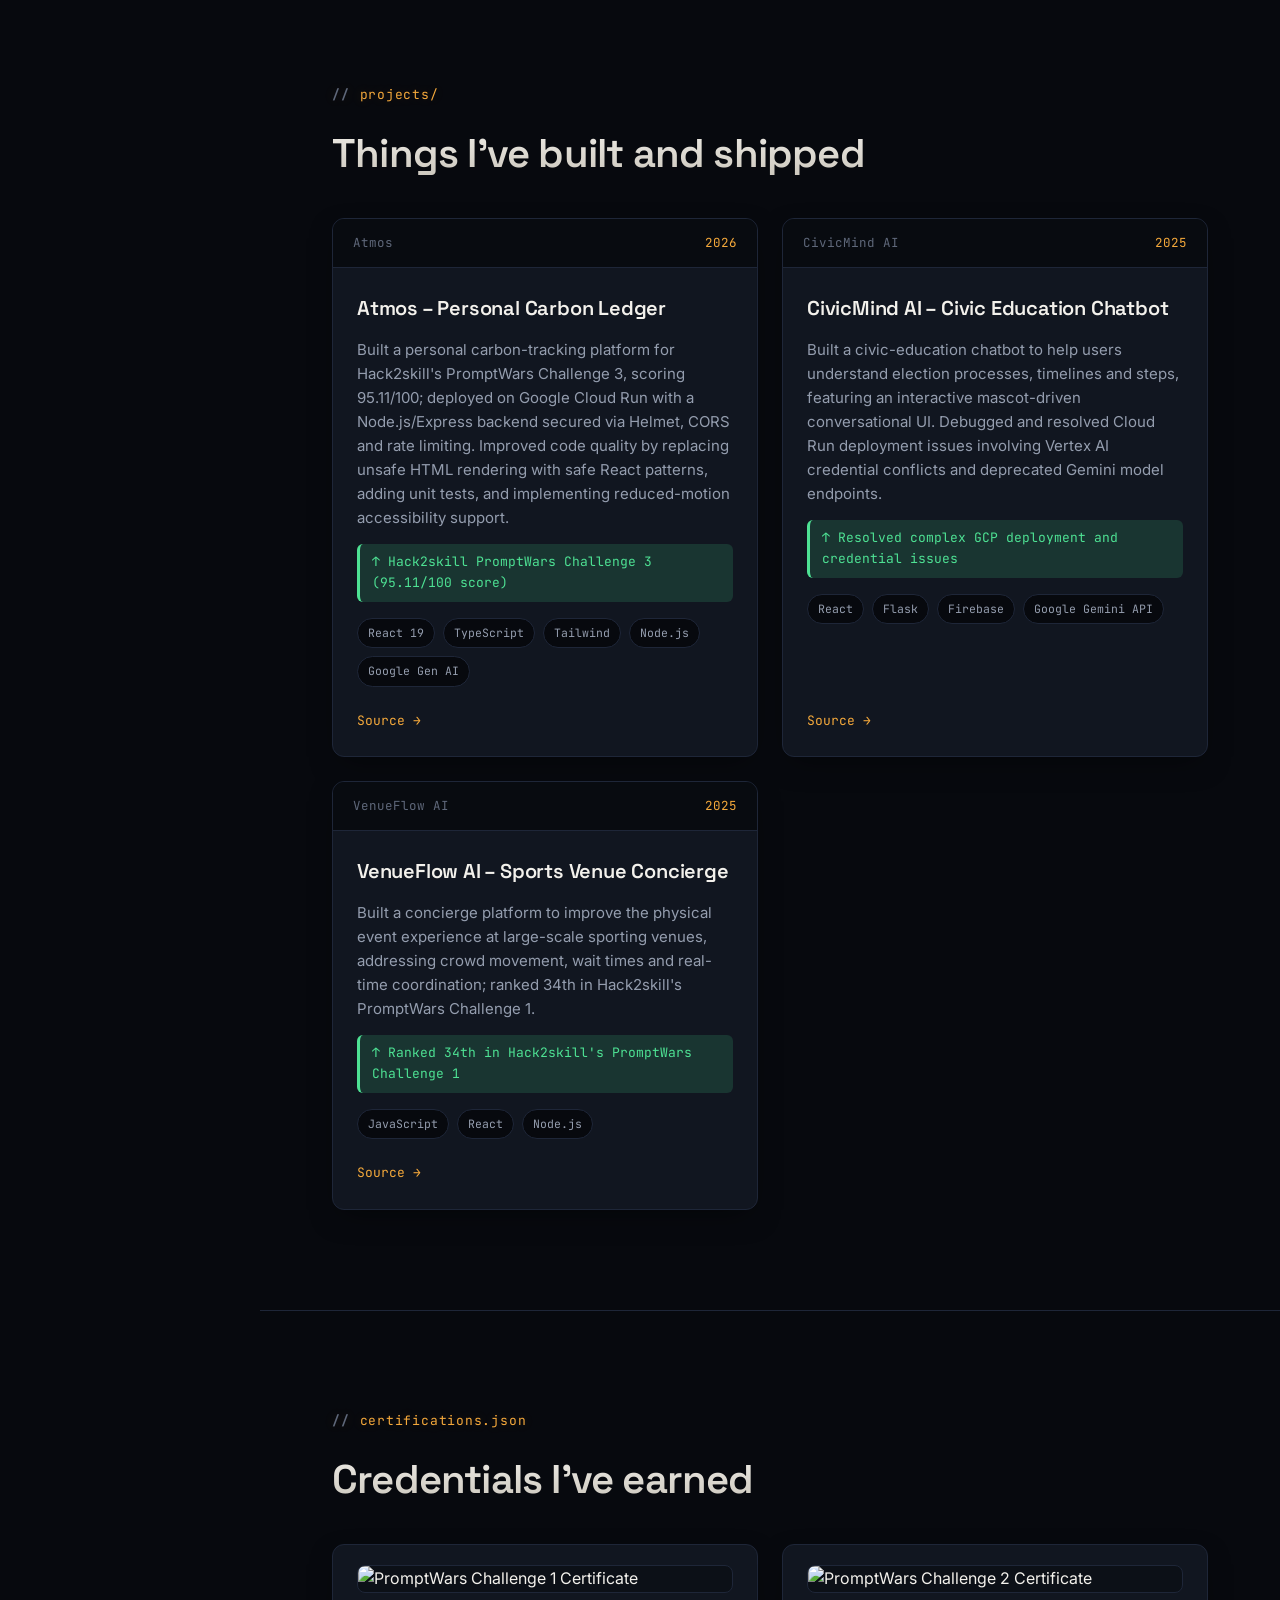
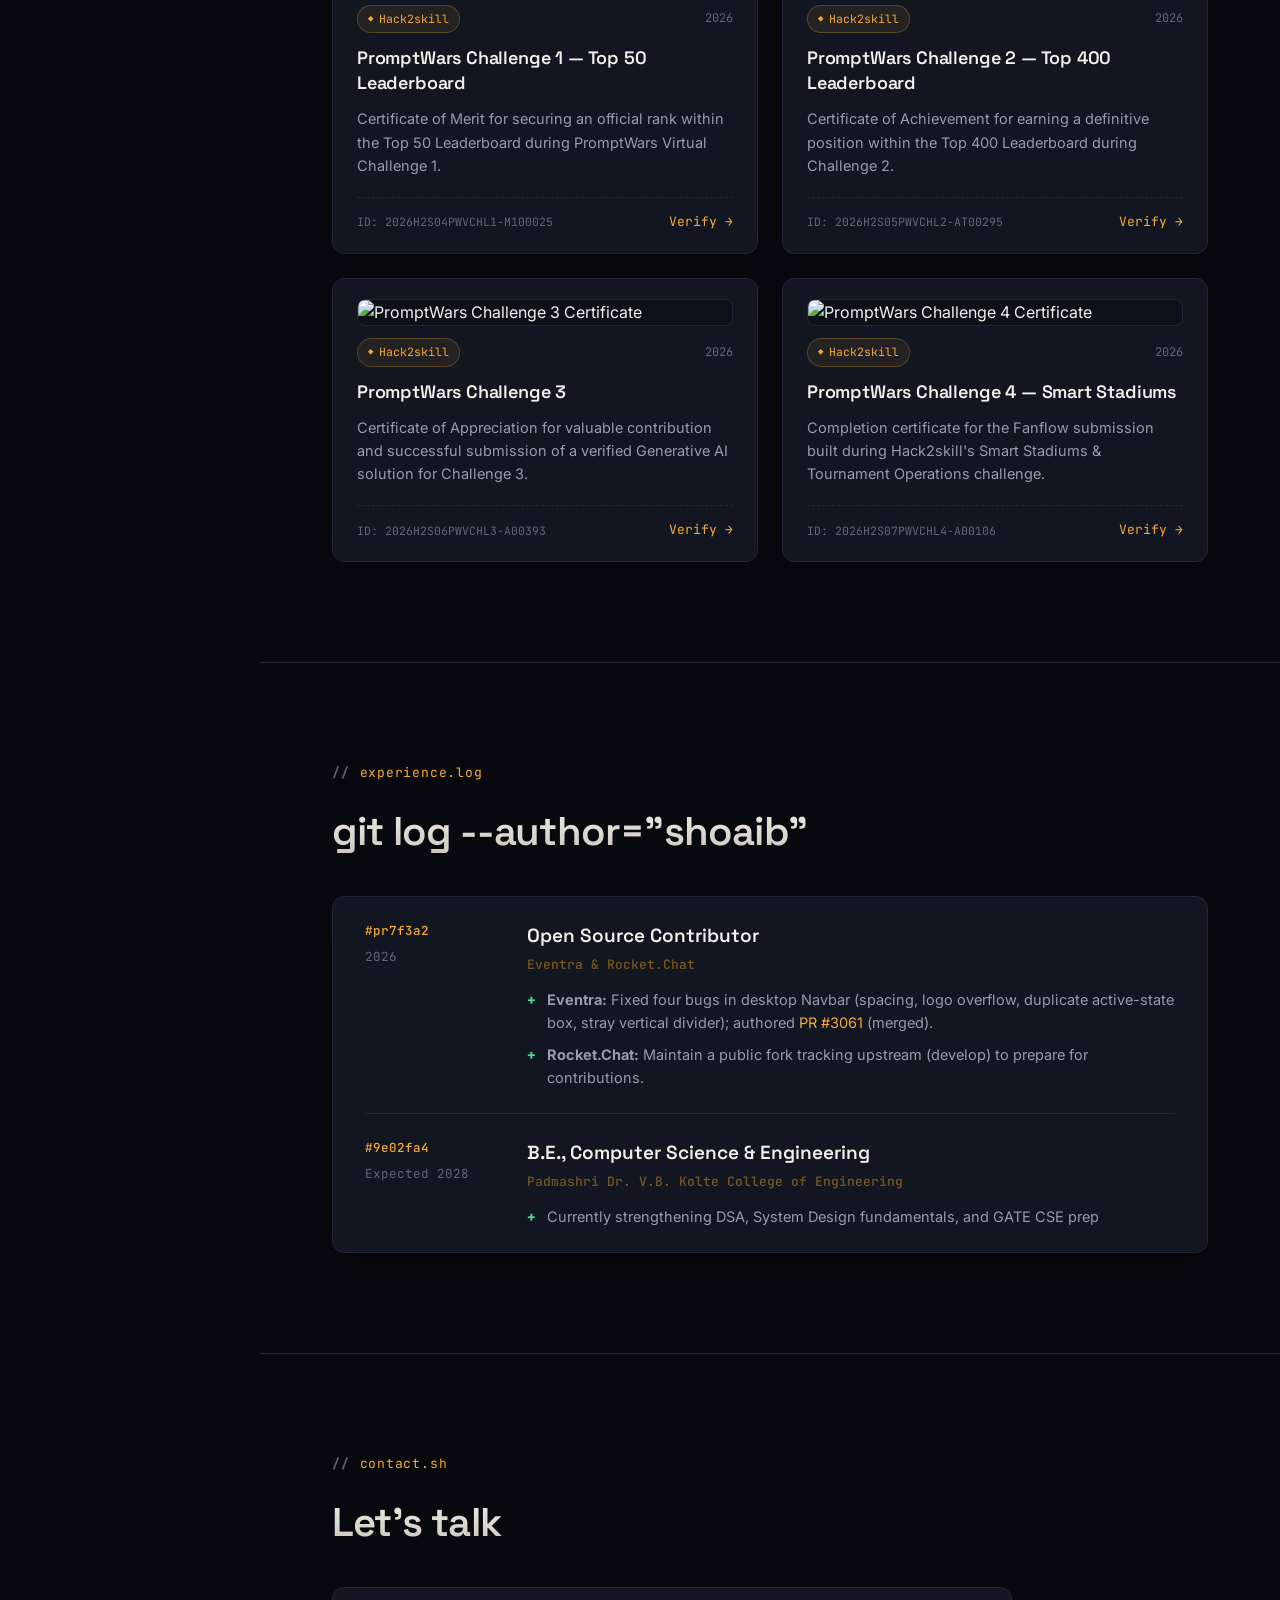
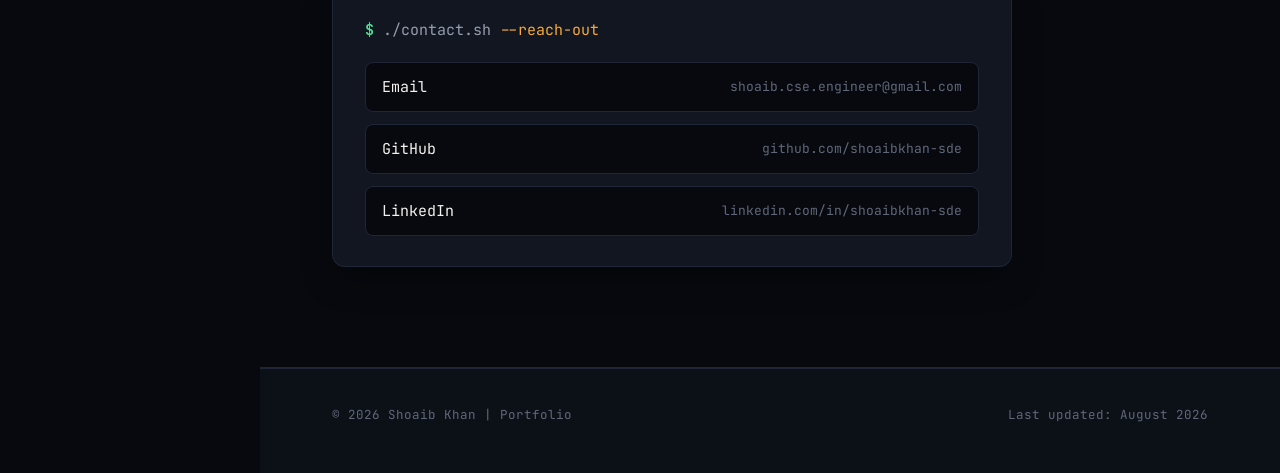
==== commit a2184e48: "Add image placeholders and styling for certificates" ====
--- a/index.html
+++ b/index.html
@@ -196,6 +196,7 @@
       <div class="cert-grid">
 
         <div class="cert-card">
+          <img class="cert-img" src="cert1.png" alt="PromptWars Challenge 1 Certificate">
           <div class="cert-card-top">
             <span class="issuer-pill">Hack2skill</span>
             <span class="cert-year">2026</span>
@@ -209,6 +210,7 @@
         </div>
 
         <div class="cert-card">
+          <img class="cert-img" src="cert2.png" alt="PromptWars Challenge 2 Certificate">
           <div class="cert-card-top">
             <span class="issuer-pill">Hack2skill</span>
             <span class="cert-year">2026</span>
@@ -222,6 +224,7 @@
         </div>
 
         <div class="cert-card">
+          <img class="cert-img" src="cert3.png" alt="PromptWars Challenge 3 Certificate">
           <div class="cert-card-top">
             <span class="issuer-pill">Hack2skill</span>
             <span class="cert-year">2026</span>
@@ -235,6 +238,7 @@
         </div>
 
         <div class="cert-card">
+          <img class="cert-img" src="cert4.png" alt="PromptWars Challenge 4 Certificate">
           <div class="cert-card-top">
             <span class="issuer-pill">Hack2skill</span>
             <span class="cert-year">2026</span>
--- a/style.css
+++ b/style.css
@@ -610,6 +610,14 @@
   transform:translateY(-5px);
   box-shadow: 0 20px 40px -12px rgba(0,0,0,0.7), 0 0 20px rgba(245,169,59,0.05);
 }
+.cert-img{
+  width:100%;
+  height:auto;
+  border-radius:8px;
+  border:1px solid var(--border);
+  object-fit:cover;
+  background: var(--bg-alt);
+}
 .cert-card-top{
   display:flex;
   justify-content:space-between;
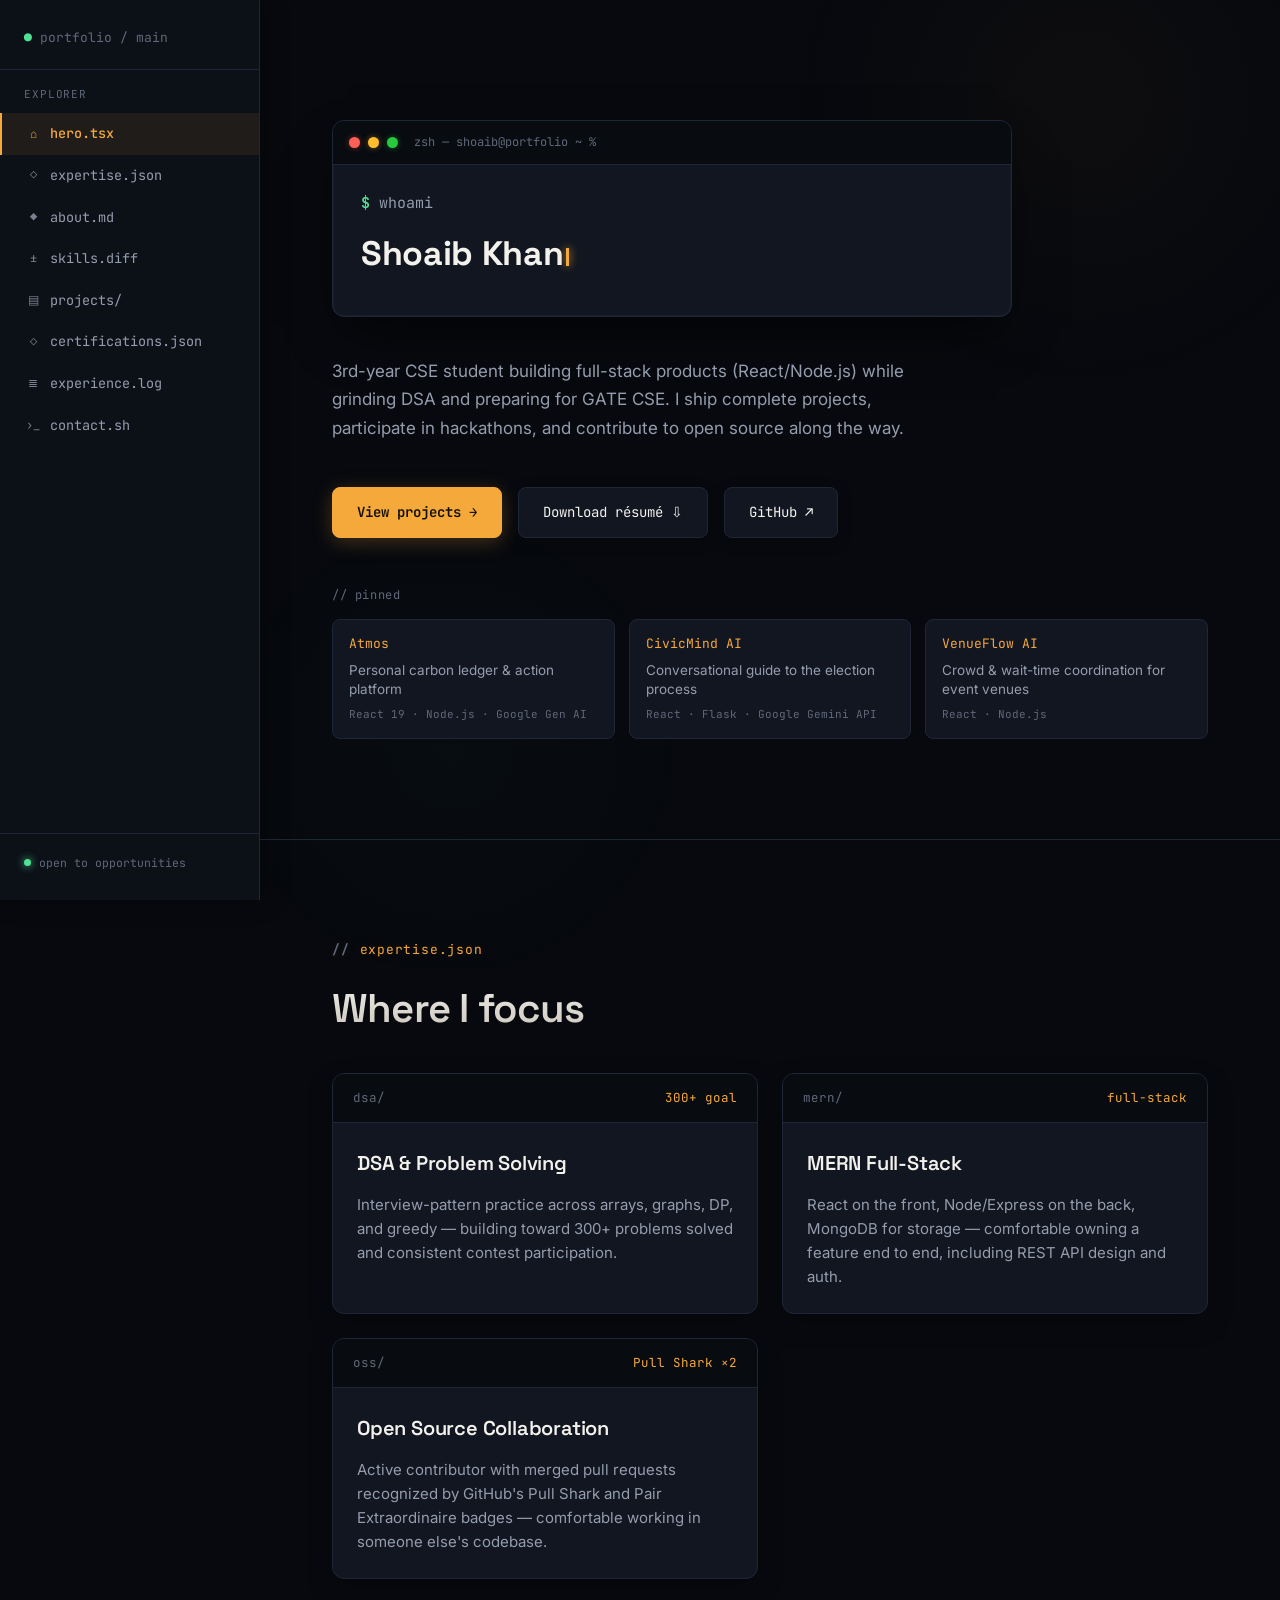
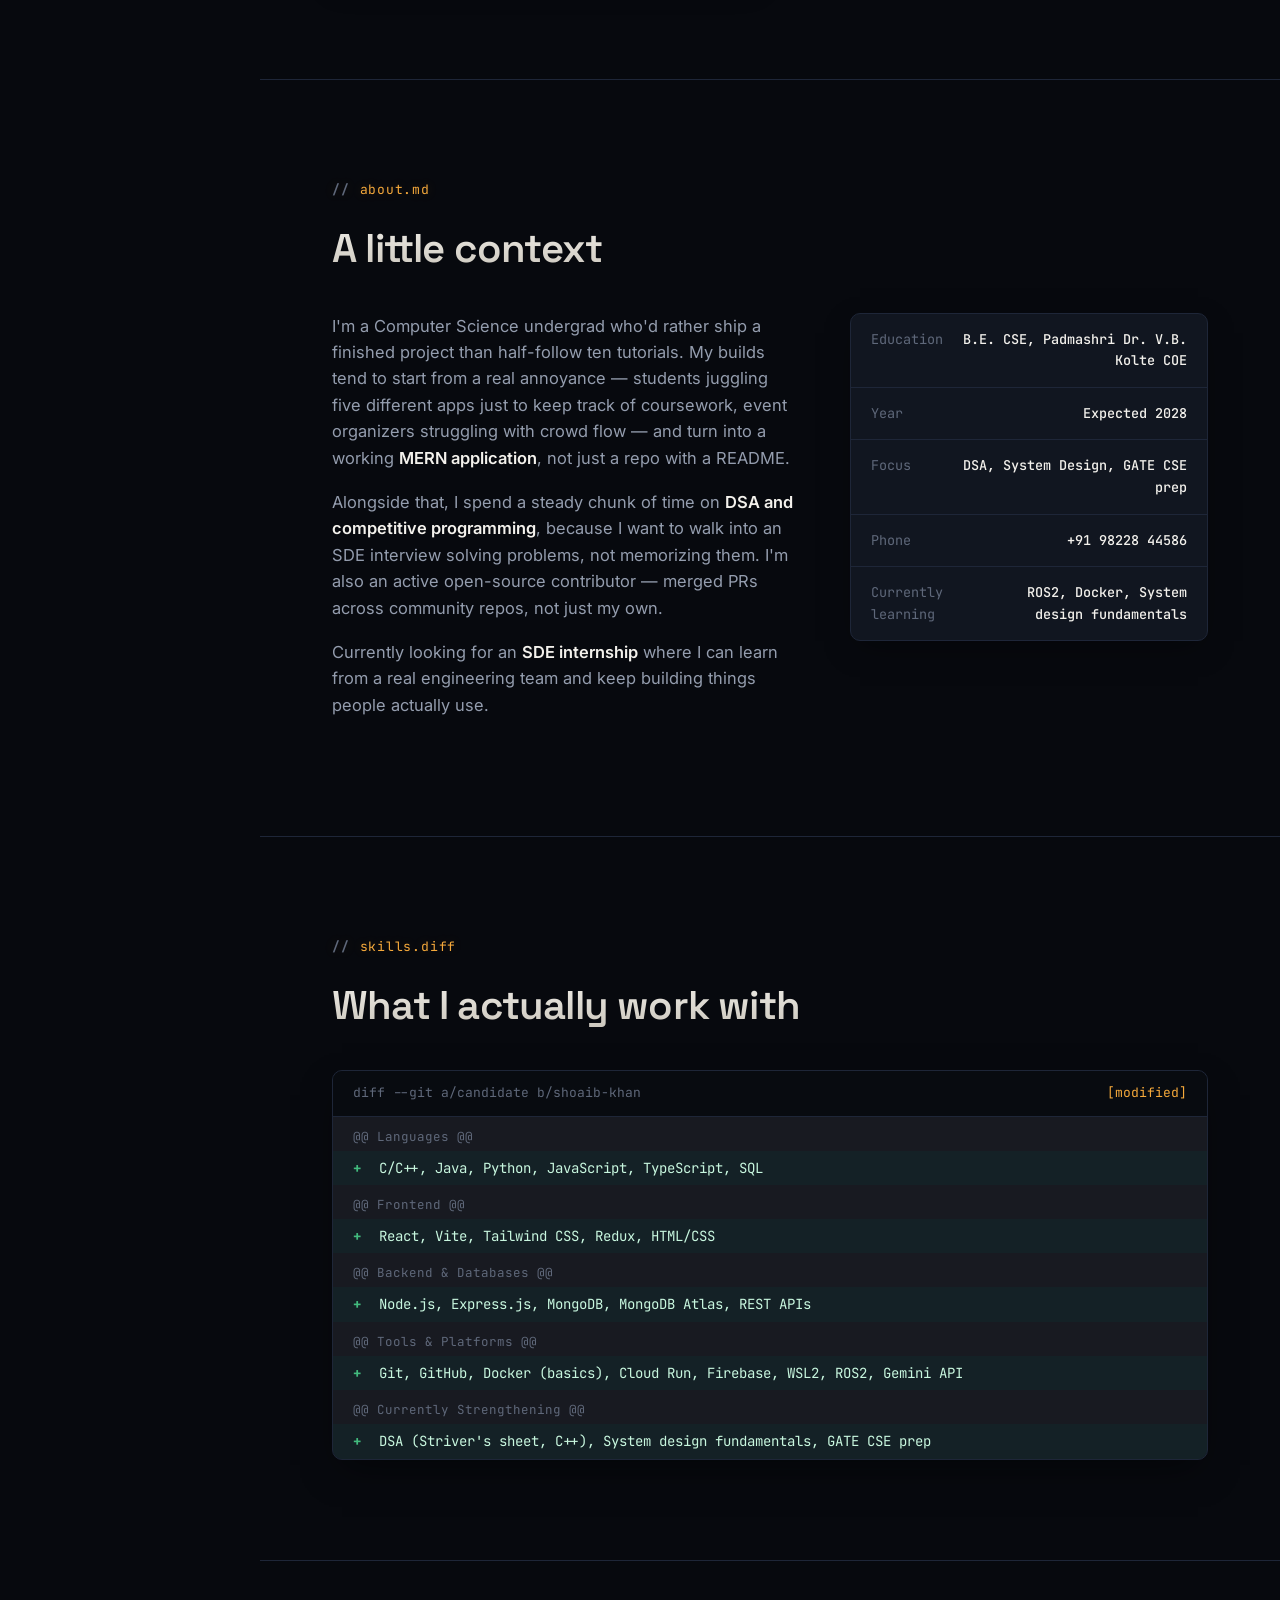
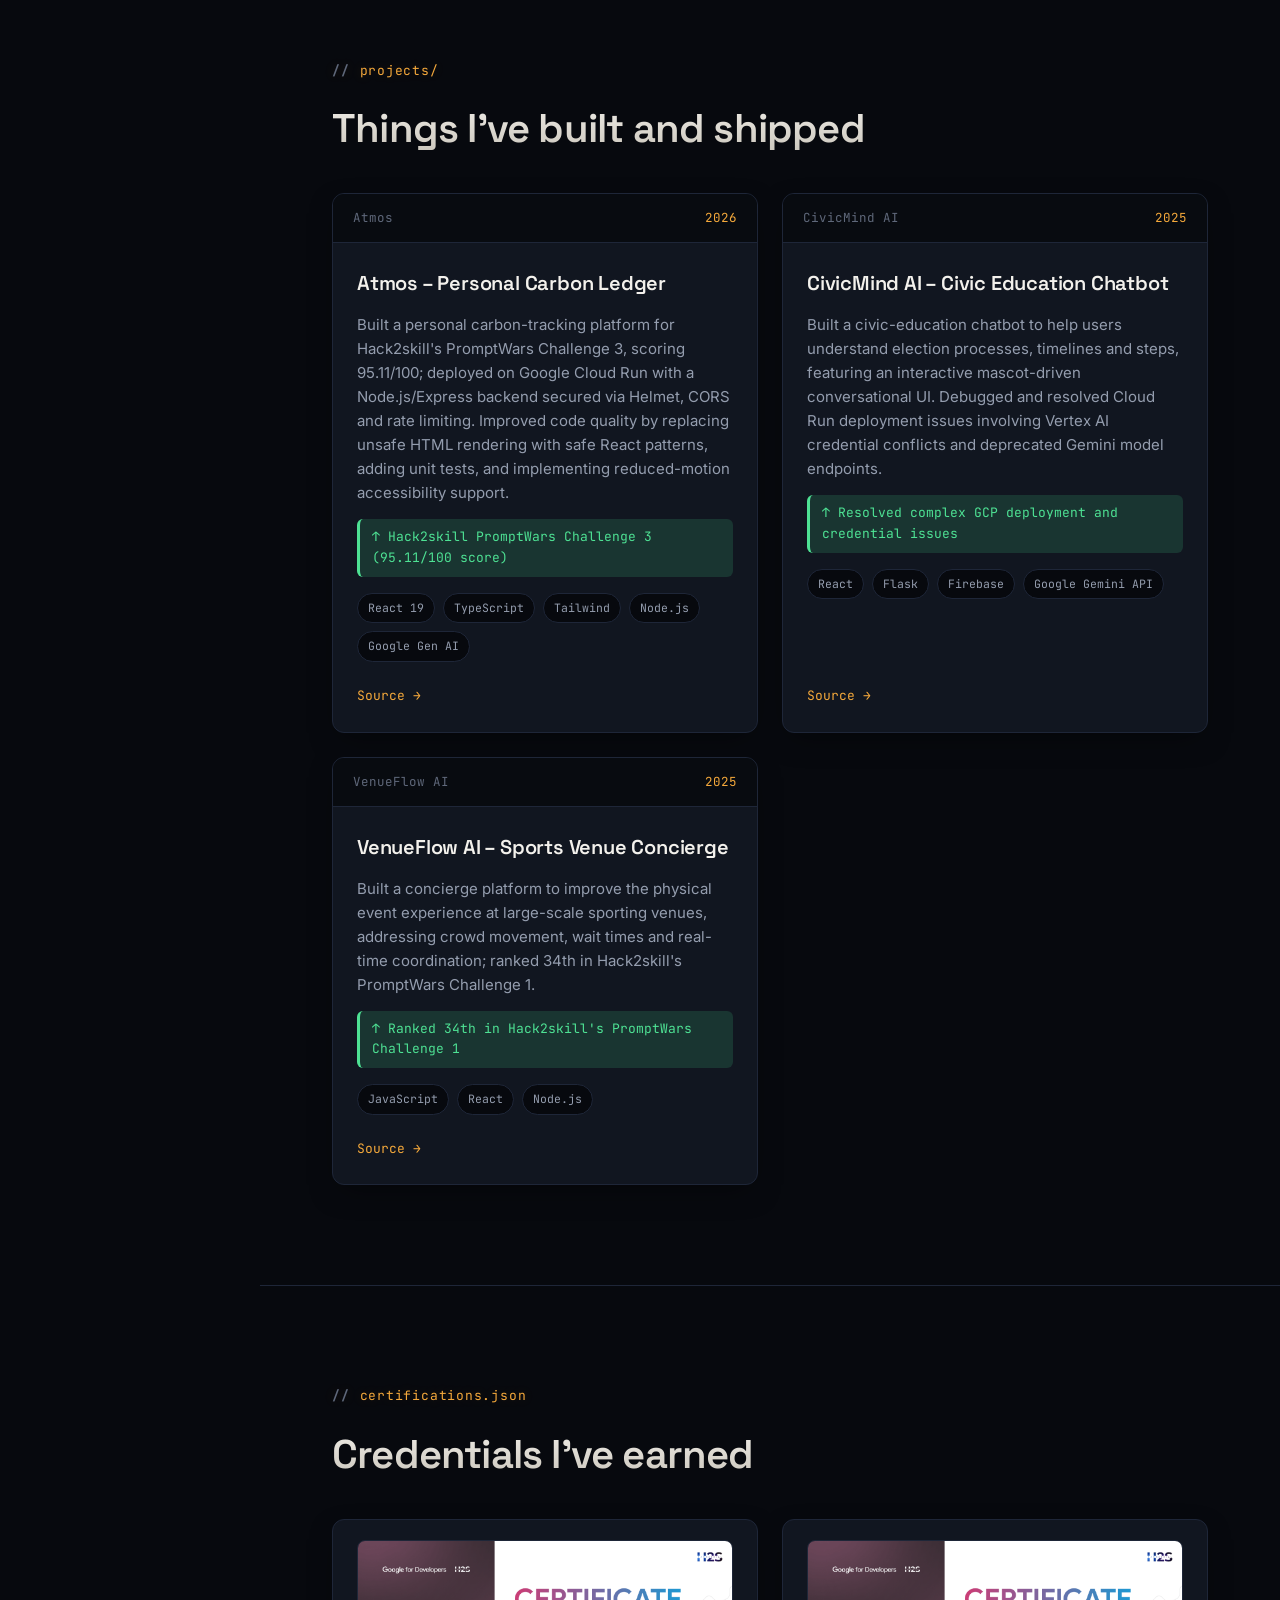
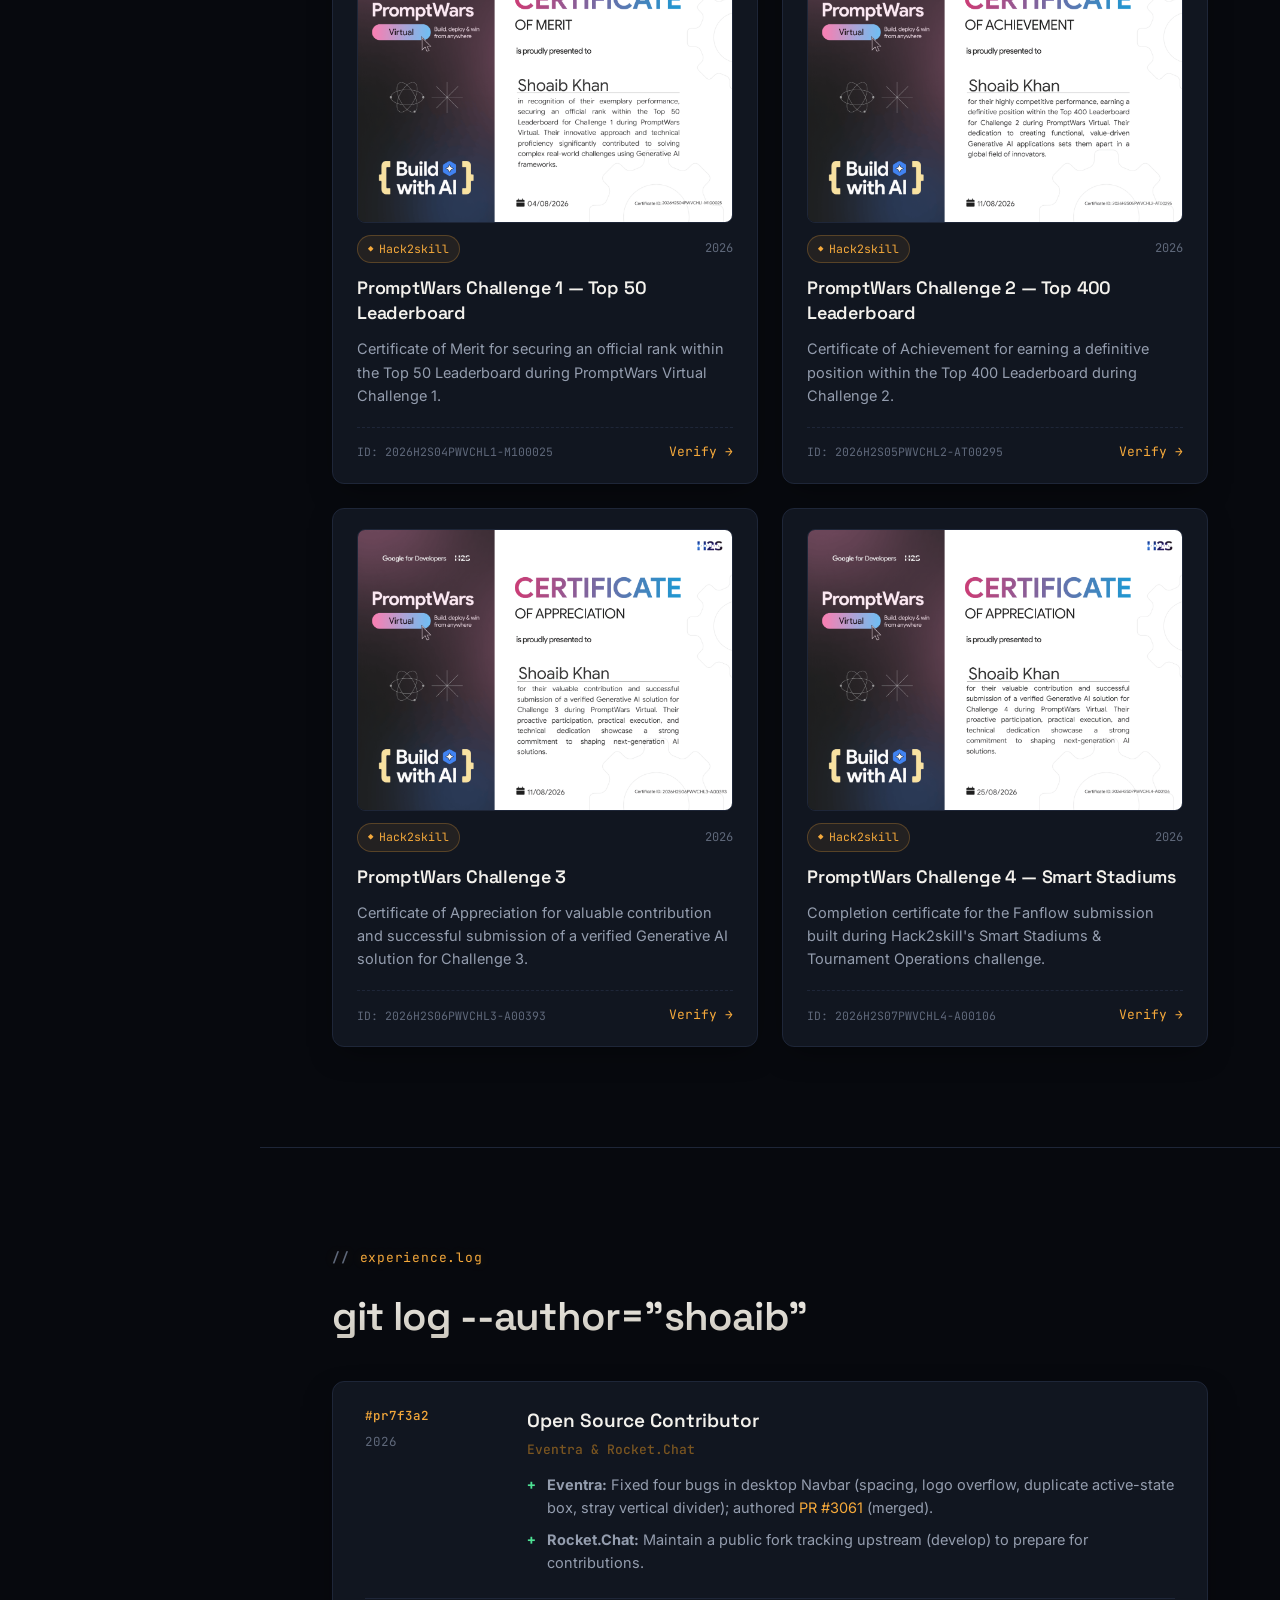
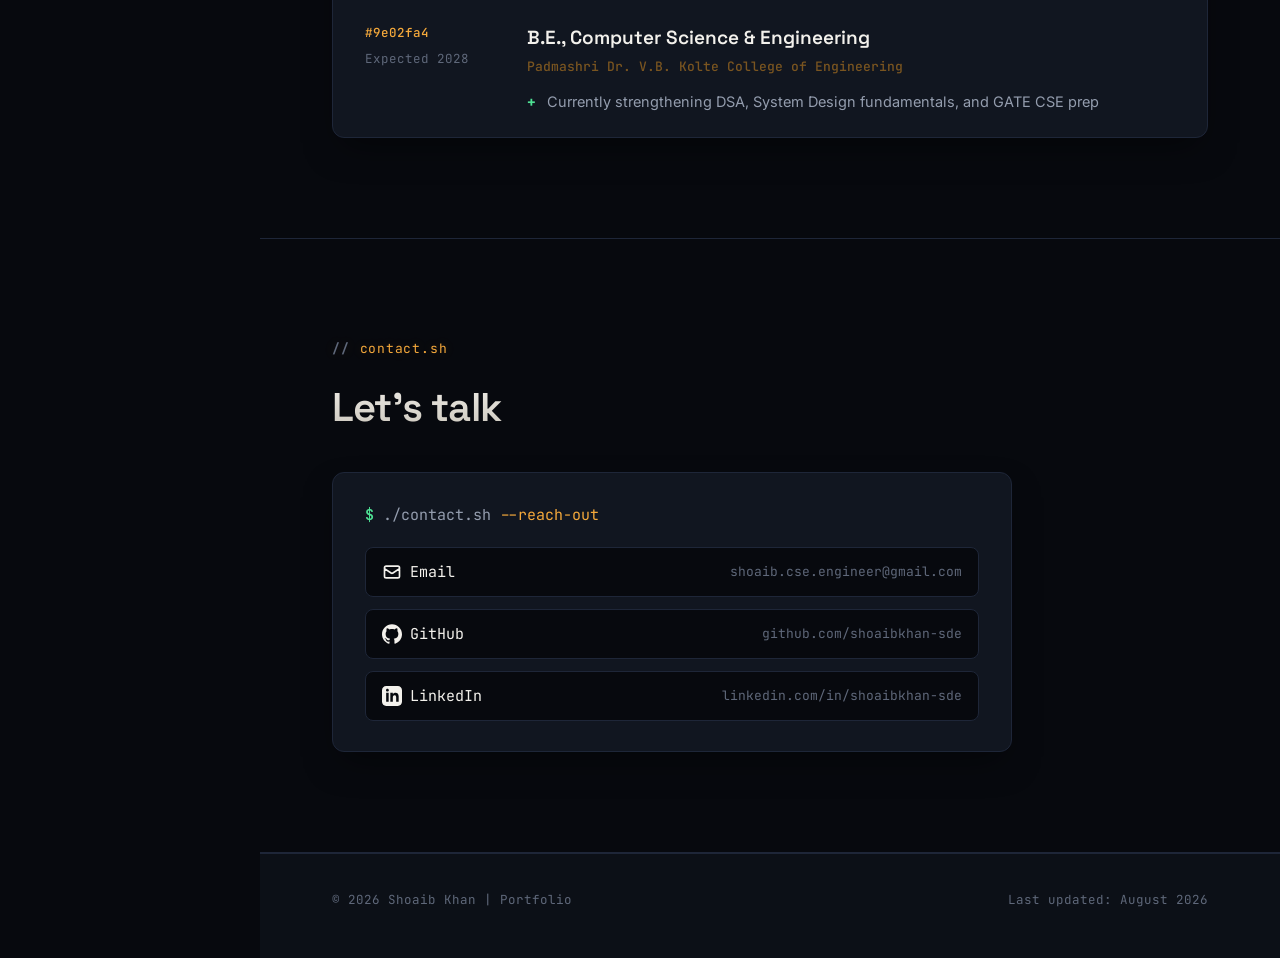
==== commit a49c8f80: "Add typing animation for name and update contact icons" ====
--- a/index.html
+++ b/index.html
@@ -45,7 +45,7 @@
         </div>
         <div class="terminal-body">
           <div class="line"><span class="prompt">$</span> <span id="type-cmd"></span><span class="caret" id="caret-cmd"></span></div>
-          <div class="out-name" id="out-name" style="display: none;">Shoaib Khan</div>
+          <div class="out-name" id="out-name" style="display: none;"><span id="type-name"></span><span class="caret" id="caret-name"></span></div>
           <div class="out-role" id="out-role" style="display: none;"><span id="typewriter"></span><span class="caret" id="caret-role"></span></div>
         </div>
       </div>
@@ -291,9 +291,27 @@
       <div class="contact-terminal">
         <div class="cmd"><span class="prompt">$</span> ./contact.sh <span class="flag">--reach-out</span></div>
         <div class="contact-links">
-          <a href="mailto:shoaib.cse.engineer@gmail.com"><span>Email</span><span>shoaib.cse.engineer@gmail.com</span></a>
-          <a href="https://github.com/shoaibkhan-sde" target="_blank" rel="noopener"><span>GitHub</span><span>github.com/shoaibkhan-sde</span></a>
-          <a href="https://linkedin.com/in/shoaibkhan-sde" target="_blank" rel="noopener"><span>LinkedIn</span><span>linkedin.com/in/shoaibkhan-sde</span></a>
+          <a href="mailto:shoaib.cse.engineer@gmail.com">
+            <span style="display: flex; align-items: center; gap: 8px;">
+              <svg width="20" height="20" fill="none" stroke="currentColor" stroke-width="2" viewBox="0 0 24 24"><path stroke-linecap="round" stroke-linejoin="round" d="M3 8l7.89 5.26a2 2 0 002.22 0L21 8M5 19h14a2 2 0 002-2V7a2 2 0 00-2-2H5a2 2 0 00-2 2v10a2 2 0 002 2z"></path></svg>
+              Email
+            </span>
+            <span>shoaib.cse.engineer@gmail.com</span>
+          </a>
+          <a href="https://github.com/shoaibkhan-sde" target="_blank" rel="noopener">
+            <span style="display: flex; align-items: center; gap: 8px;">
+              <svg width="20" height="20" fill="currentColor" viewBox="0 0 24 24"><path d="M12 .297c-6.63 0-12 5.373-12 12 0 5.303 3.438 9.8 8.205 11.385.6.113.82-.258.82-.577 0-.285-.01-1.04-.015-2.04-3.338.724-4.042-1.61-4.042-1.61C4.422 18.07 3.633 17.7 3.633 17.7c-1.087-.744.084-.729.084-.729 1.205.084 1.838 1.236 1.838 1.236 1.07 1.835 2.809 1.305 3.495.998.108-.776.417-1.305.76-1.605-2.665-.3-5.466-1.332-5.466-5.93 0-1.31.465-2.38 1.235-3.22-.135-.303-.54-1.523.105-3.176 0 0 1.005-.322 3.3 1.23.96-.267 1.98-.399 3-.405 1.02.006 2.04.138 3 .405 2.28-1.552 3.285-1.23 3.285-1.23.645 1.653.24 2.873.12 3.176.765.84 1.23 1.91 1.23 3.22 0 4.61-2.805 5.625-5.475 5.92.42.36.81 1.096.81 2.22 0 1.606-.015 2.896-.015 3.286 0 .315.21.69.825.57C20.565 22.092 24 17.592 24 12.297c0-6.627-5.373-12-12-12"></path></svg>
+              GitHub
+            </span>
+            <span>github.com/shoaibkhan-sde</span>
+          </a>
+          <a href="https://linkedin.com/in/shoaibkhan-sde" target="_blank" rel="noopener">
+            <span style="display: flex; align-items: center; gap: 8px;">
+              <svg width="20" height="20" fill="currentColor" viewBox="0 0 24 24"><path d="M19 0h-14c-2.761 0-5 2.239-5 5v14c0 2.761 2.239 5 5 5h14c2.762 0 5-2.239 5-5v-14c0-2.761-2.238-5-5-5zm-11 19h-3v-11h3v11zm-1.5-12.268c-.966 0-1.75-.79-1.75-1.764s.784-1.764 1.75-1.764 1.75.79 1.75 1.764-.783 1.764-1.75 1.764zm13.5 12.268h-3v-5.604c0-3.368-4-3.113-4 0v5.604h-3v-11h3v1.765c1.396-2.586 7-2.777 7 2.476v6.759z"></path></svg>
+              LinkedIn
+            </span>
+            <span>linkedin.com/in/shoaibkhan-sde</span>
+          </a>
         </div>
       </div>
     </section>
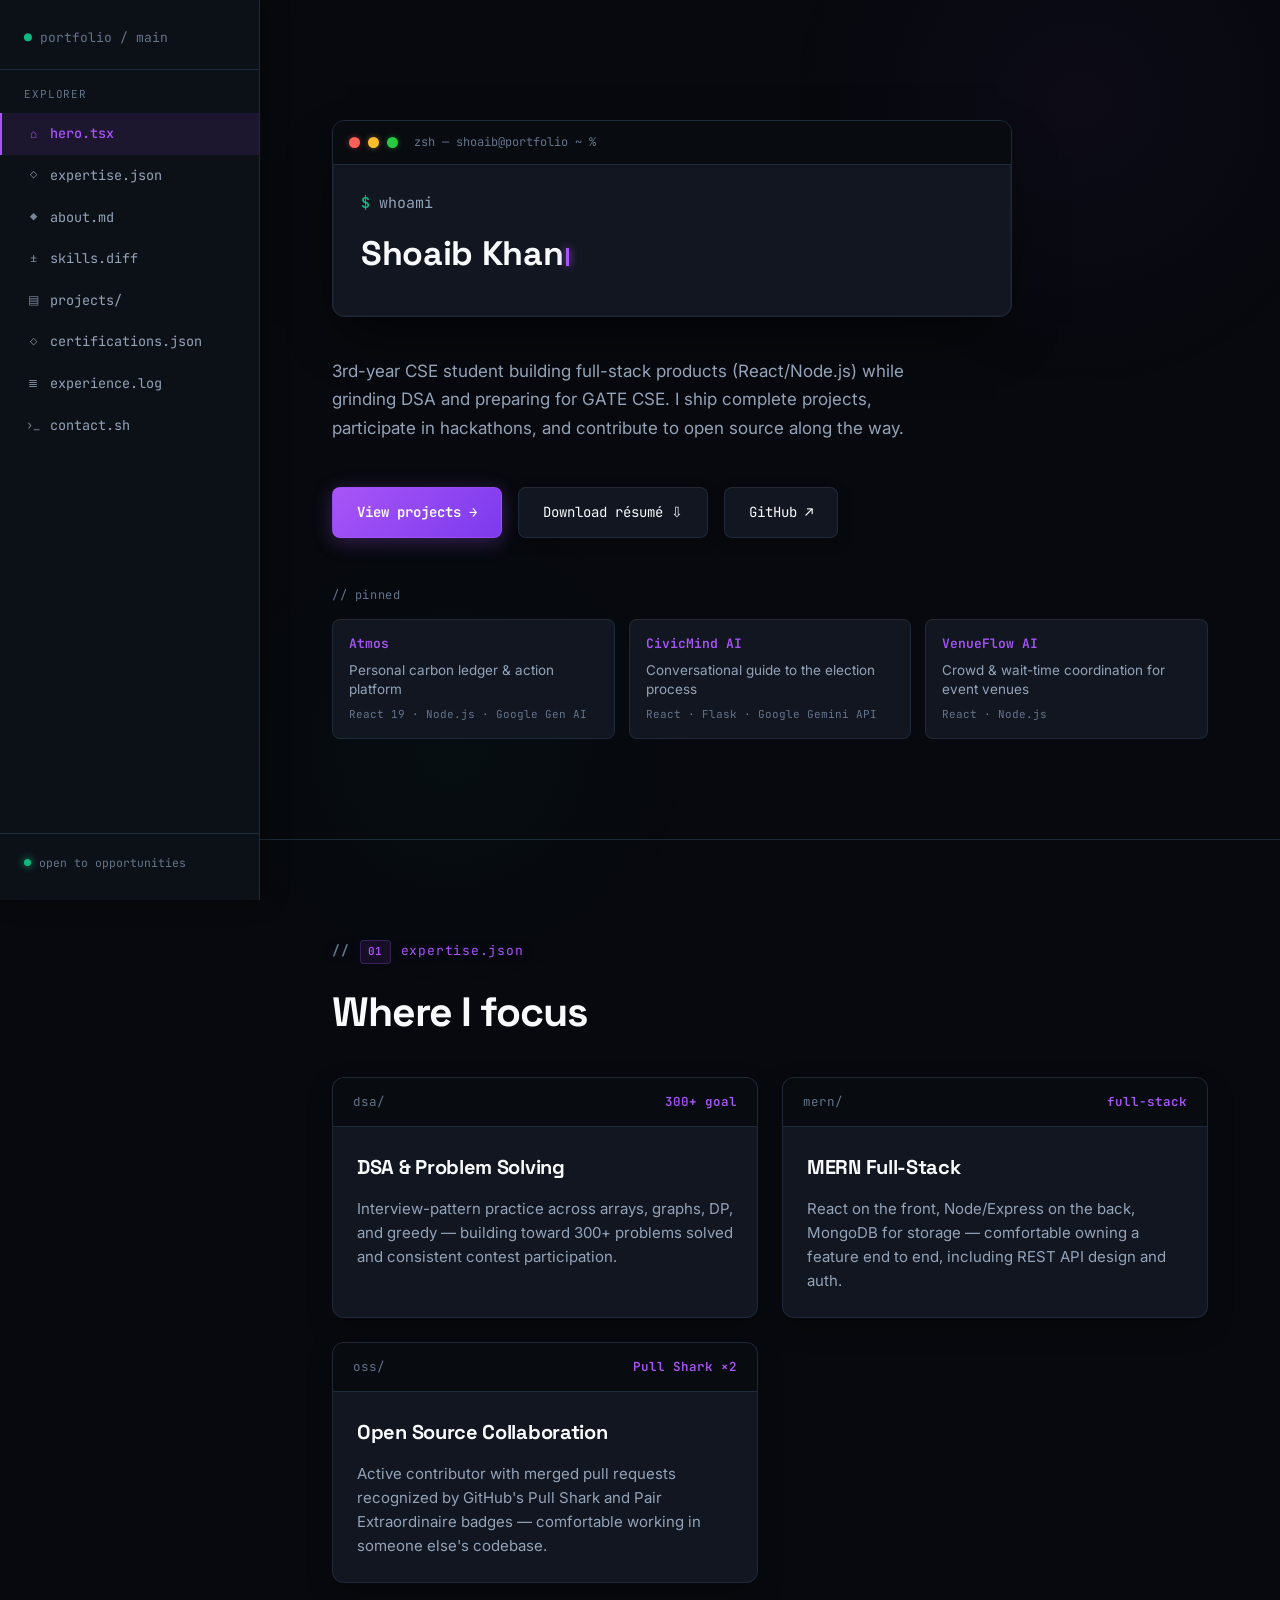
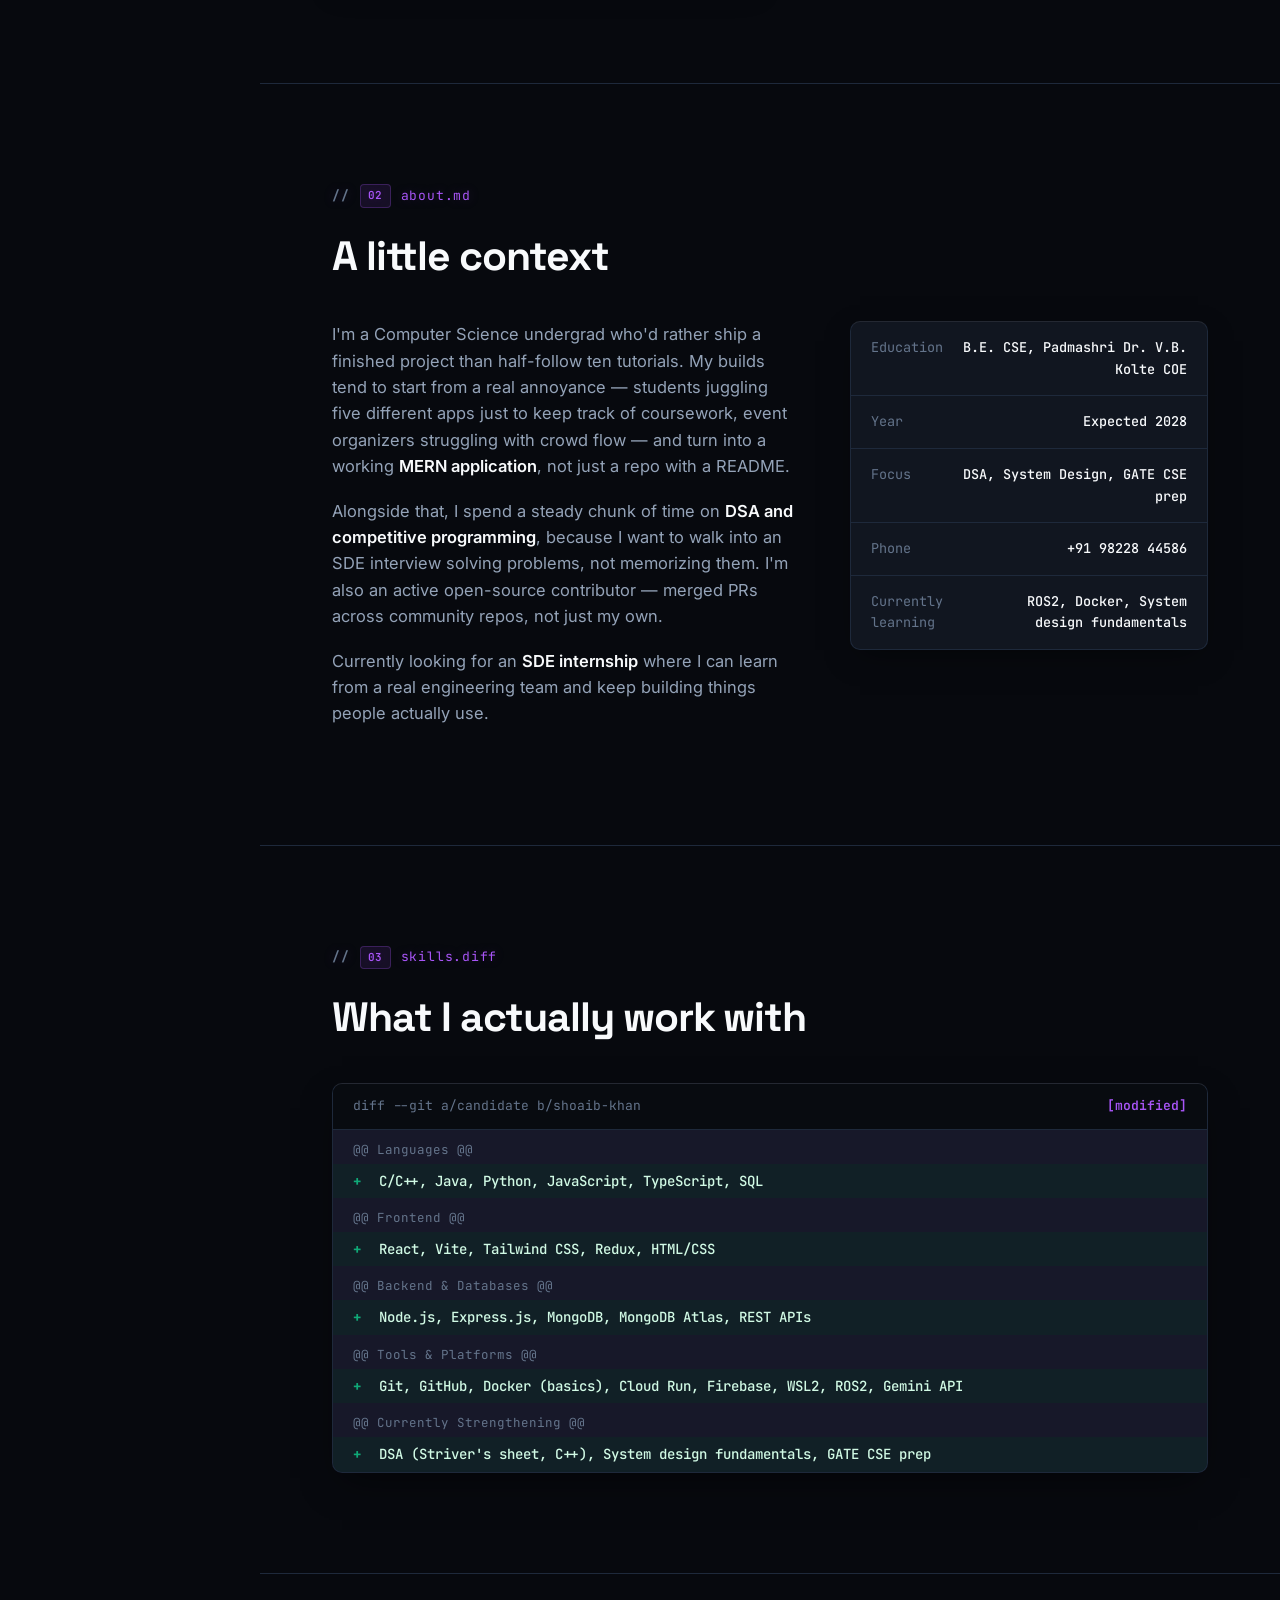
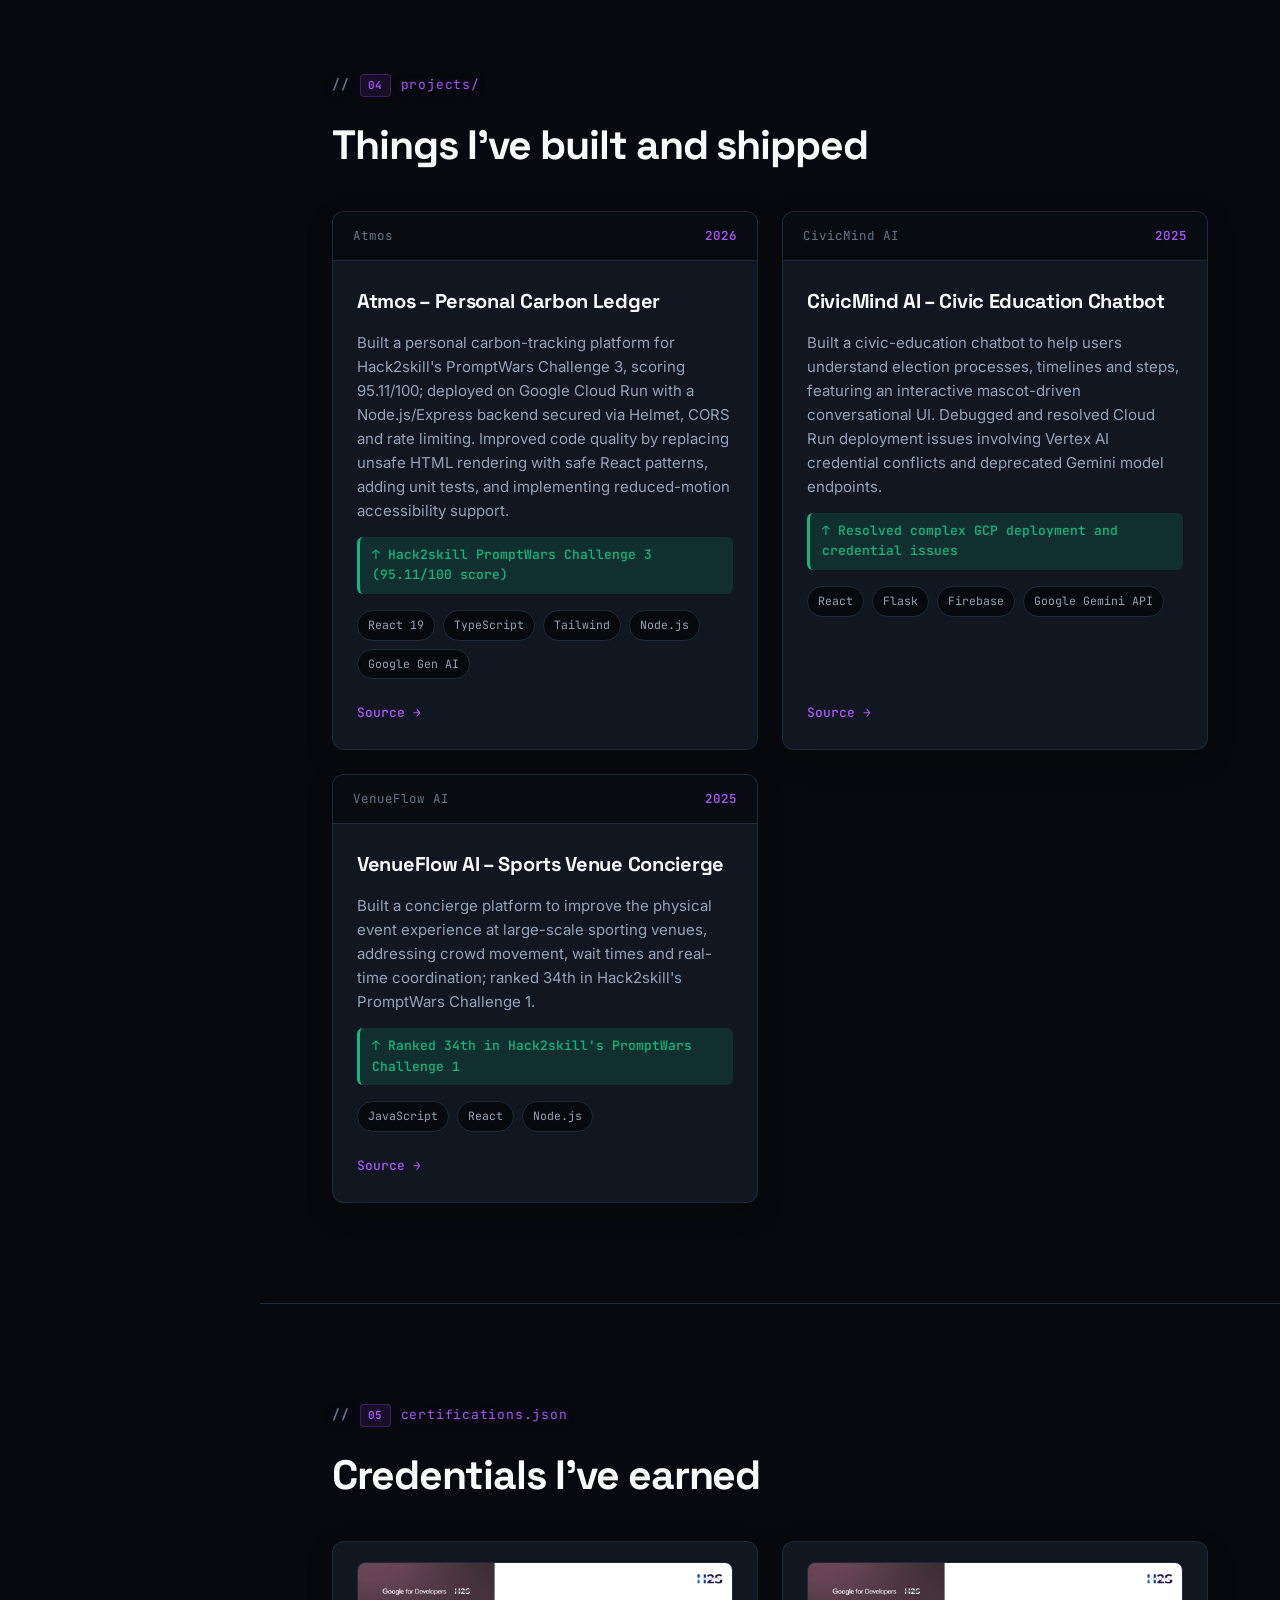
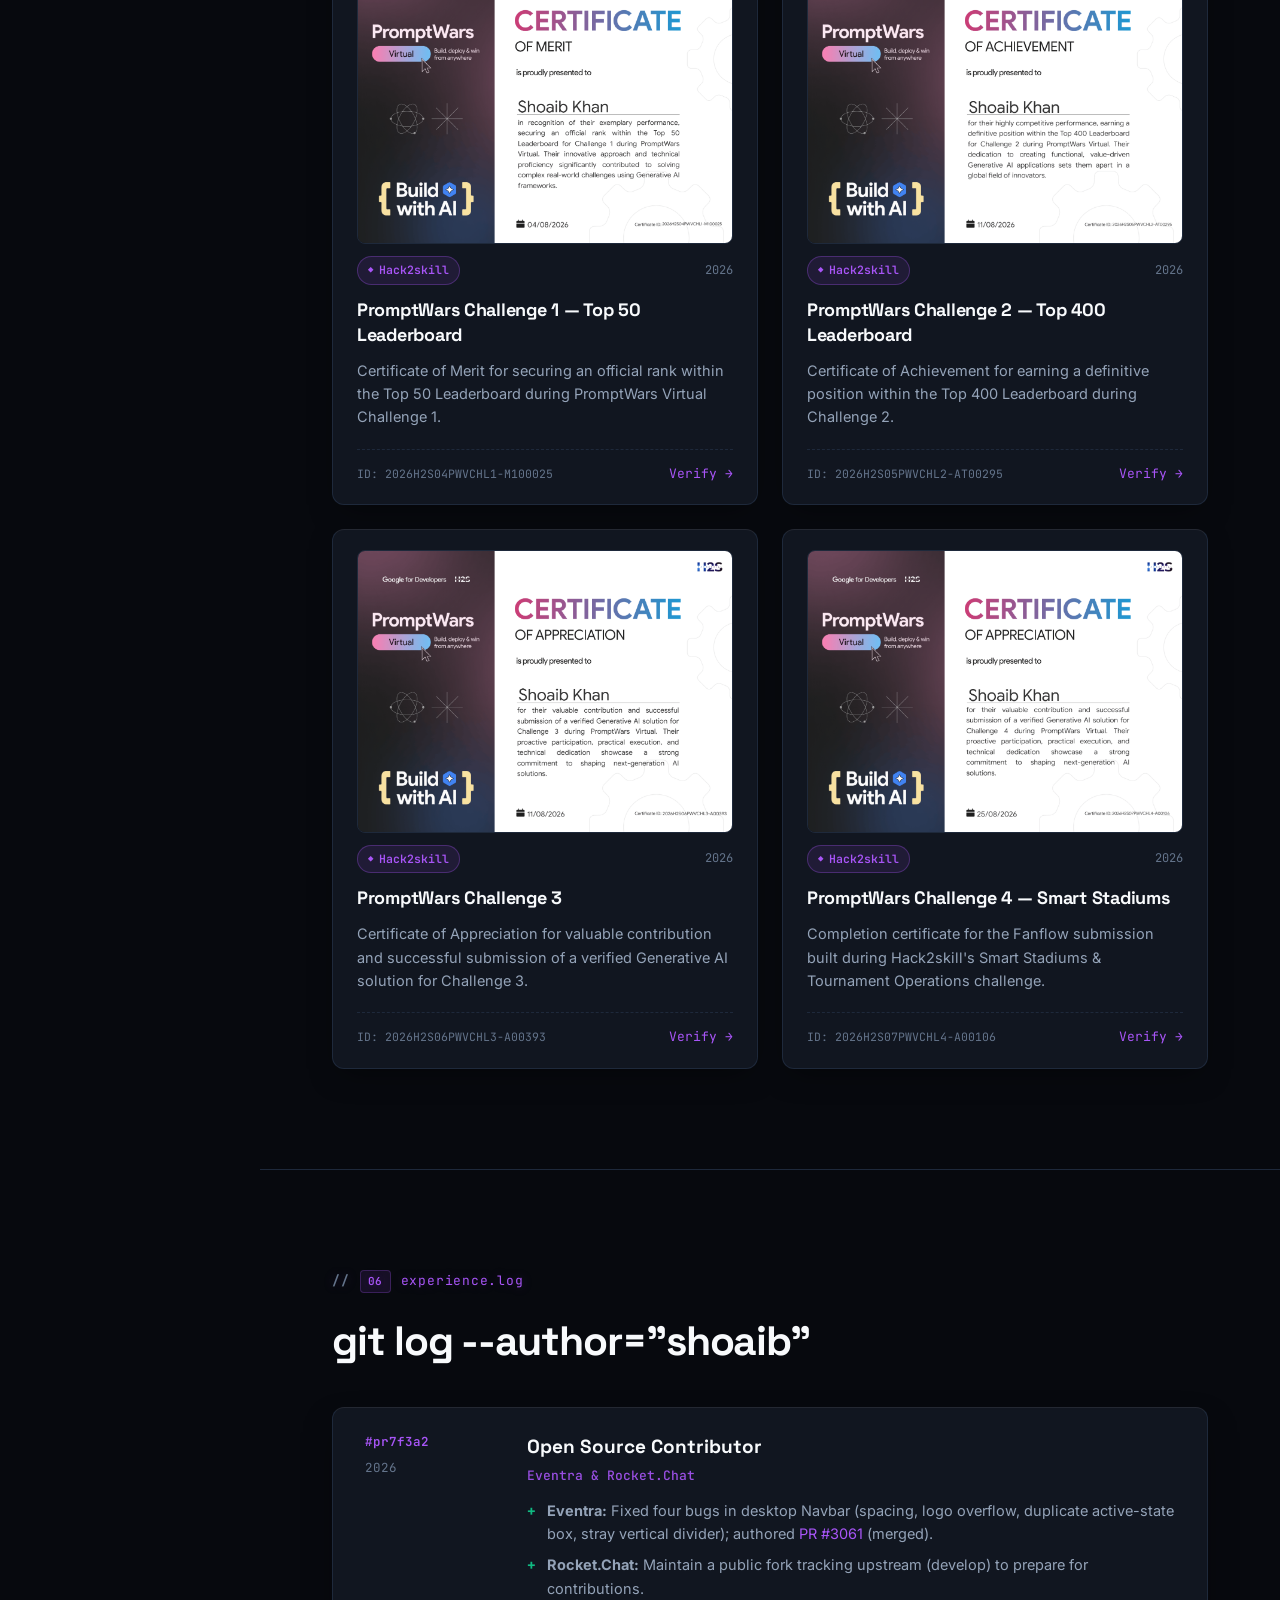
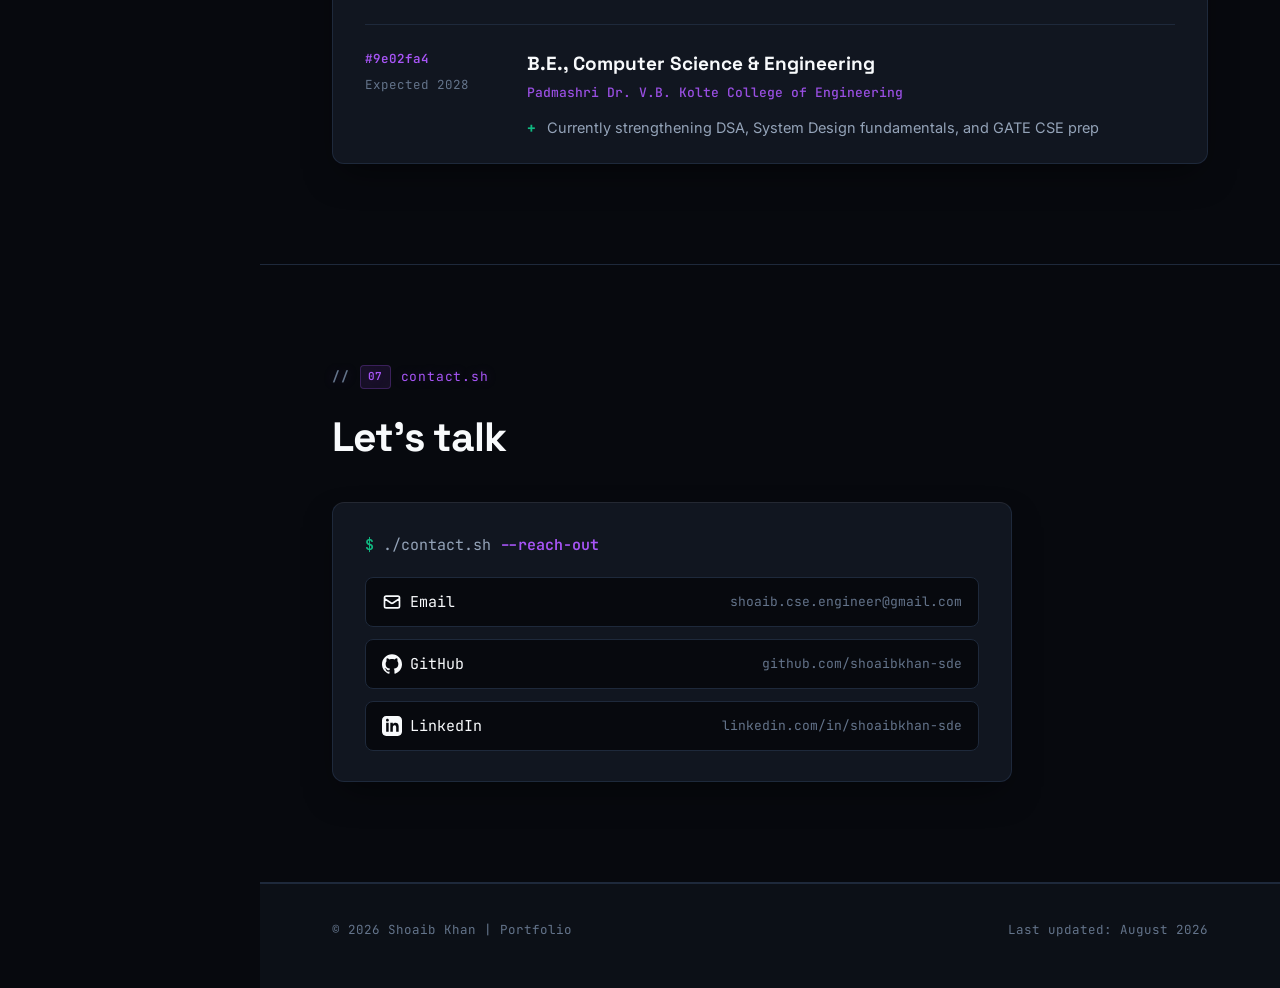
==== commit c016d42f: "style: polish visual hierarchy, typography contrast, and card micro-interactions" ====
--- a/index.html
+++ b/index.html
@@ -79,7 +79,7 @@
     </section>
 
     <section id="expertise">
-      <div class="eyebrow">expertise.json</div>
+      <div class="eyebrow"><span class="section-num">01</span> expertise.json</div>
       <h2>Where I focus</h2>
       <div class="project-grid">
         <div class="project-card">
@@ -107,7 +107,7 @@
     </section>
 
     <section id="about">
-      <div class="eyebrow">about.md</div>
+      <div class="eyebrow"><span class="section-num">02</span> about.md</div>
       <h2>A little context</h2>
       <div class="about-grid">
         <div class="about-text">
@@ -126,7 +126,7 @@
     </section>
 
     <section id="skills">
-      <div class="eyebrow">skills.diff</div>
+      <div class="eyebrow"><span class="section-num">03</span> skills.diff</div>
       <h2>What I actually work with</h2>
       <div class="diff">
         <div class="diff-file">diff --git a/candidate b/shoaib-khan <span>[modified]</span></div>
@@ -149,7 +149,7 @@
     </section>
 
     <section id="projects">
-      <div class="eyebrow">projects/</div>
+      <div class="eyebrow"><span class="section-num">04</span> projects/</div>
       <h2>Things I've built and shipped</h2>
       <div class="project-grid">
 
@@ -190,8 +190,8 @@
     </section>
 
     <section id="certifications">
-      <div class="eyebrow">certifications.json</div>
-      <h2>Credentials I've <span>earned</span></h2>
+      <div class="eyebrow"><span class="section-num">05</span> certifications.json</div>
+      <h2>Credentials I've earned</h2>
       
       <div class="cert-grid">
 
@@ -255,7 +255,7 @@
     </section>
 
     <section id="experience">
-      <div class="eyebrow">experience.log</div>
+      <div class="eyebrow"><span class="section-num">06</span> experience.log</div>
       <h2>git log --author="shoaib"</h2>
       <div class="commit-log">
 
@@ -286,7 +286,8 @@
     </section>
 
     <section id="contact">
-      <div class="eyebrow">contact.sh</div>
+      <div class="eyebrow"><span class="section-num">07</span> contact.sh</div>
+
       <h2>Let's talk</h2>
       <div class="contact-terminal">
         <div class="cmd"><span class="prompt">$</span> ./contact.sh <span class="flag">--reach-out</span></div>
--- a/style.css
+++ b/style.css
@@ -3,17 +3,17 @@
   --bg-alt:#0C1017;
   --bg-raised:#111620;
   --bg-hover:#182030;
-  --text:#F3F1EC;
-  --text-dim:#949DAE;
-  --text-faint:#5F687A;
-  --border:#1E2638;
-  --border-glow:#324160;
-  --accent:#F5A93B;
-  --accent-glow:rgba(245,169,59,0.18);
-  --accent-dim:#7A5520;
-  --green:#4EE294;
-  --green-glow:rgba(78,226,148,0.15);
-  --red:#F26B5B;
+  --text:#F8FAFC;
+  --text-dim:#94A3B8;
+  --text-faint:#64748B;
+  --border:#1E293B;
+  --border-glow:#334155;
+  --accent:#A855F7;
+  --accent-glow:rgba(168,85,247,0.15);
+  --accent-dim:#7C3AED;
+  --green:#10B981;
+  --green-glow:rgba(16,185,129,0.15);
+  --red:#F43F5E;
   --sidebar-w:260px;
   --font-display:'Space Grotesk', sans-serif;
   --font-body:'Inter', sans-serif;
@@ -48,7 +48,7 @@
 :focus-visible{
   outline:2px solid var(--accent);
   outline-offset:3px;
-  border-radius:2px;
+  border-radius:4px;
 }
 
 .ambient-glow {
@@ -56,7 +56,7 @@
   width: 600px;
   height: 600px;
   border-radius: 50%;
-  background: radial-gradient(circle, rgba(245,169,59,0.03) 0%, rgba(0,0,0,0) 70%);
+  background: radial-gradient(circle, rgba(168,85,247,0.04) 0%, rgba(0,0,0,0) 70%);
   top: -200px;
   right: -100px;
   z-index: 0;
@@ -67,7 +67,7 @@
   width: 500px;
   height: 500px;
   border-radius: 50%;
-  background: radial-gradient(circle, rgba(78,226,148,0.02) 0%, rgba(0,0,0,0) 70%);
+  background: radial-gradient(circle, rgba(16,185,129,0.03) 0%, rgba(0,0,0,0) 70%);
   bottom: -100px;
   left: 200px;
   z-index: 0;
@@ -145,7 +145,7 @@
 .tree-item.active{
   color:var(--accent);
   border-left-color:var(--accent);
-  background:rgba(245,169,59,0.08);
+  background:rgba(168,85,247,0.1);
   font-weight: 500;
 }
 .tree-item .icon{ opacity:0.8; font-size:12px; width:14px; text-align:center; transition: transform 0.2s; }
@@ -226,19 +226,29 @@
   display:flex;
   align-items:center;
   gap:10px;
-  text-shadow: 0 0 12px rgba(245,169,59,0.2);
+  text-shadow: 0 0 12px rgba(168,85,247,0.25);
 }
 .eyebrow::before{ content:'//'; color:var(--text-faint); font-weight: 700; }
+
+.section-num {
+  font-family: var(--font-mono);
+  font-size: 11px;
+  color: var(--accent);
+  background: rgba(168, 85, 247, 0.1);
+  border: 1px solid rgba(168, 85, 247, 0.25);
+  padding: 2px 7px;
+  border-radius: 4px;
+  font-weight: 600;
+  letter-spacing: 0.05em;
+}
 
 h2{
   font-family:var(--font-display);
-  font-size:clamp(30px, 3.2vw, 40px);
-  font-weight:600;
+  font-size:clamp(30px, 3.2vw, 42px);
+  font-weight:700;
   margin-bottom:32px;
-  letter-spacing:-0.02em;
-  background: linear-gradient(180deg, #F3F1EC 0%, #C5C0B5 100%);
-  -webkit-background-clip: text;
-  -webkit-text-fill-color: transparent;
+  letter-spacing:-0.025em;
+  color: var(--text);
 }
 
 .hero{
@@ -247,6 +257,7 @@
   flex-direction:column;
   gap:40px;
 }
+
 
 .terminal{
   background:var(--bg-raised);
@@ -259,7 +270,7 @@
 }
 .terminal:hover {
   border-color: var(--border-glow);
-  box-shadow: 0 30px 60px -15px rgba(0,0,0,0.8), 0 0 20px rgba(245,169,59,0.06);
+  box-shadow: 0 30px 60px -15px rgba(0,0,0,0.8), 0 0 20px rgba(168,127,251,0.06);
 }
 .terminal-bar{
   display:flex;
@@ -322,21 +333,22 @@
   overflow: hidden;
 }
 .btn-primary{
-  background:var(--accent);
-  color:#120E04;
-  border:1px solid var(--accent);
+  background: linear-gradient(135deg, #A855F7 0%, #7C3AED 100%);
+  color:#FFFFFF;
+  border:1px solid rgba(168, 85, 247, 0.5);
   font-weight:600;
-  box-shadow: 0 4px 20px rgba(245,169,59,0.25);
+  box-shadow: 0 4px 20px rgba(168,85,247,0.3);
 }
 .btn-primary:hover{
   transform:translateY(-3px);
-  box-shadow: 0 8px 25px rgba(245,169,59,0.4);
-  background: #FFB347;
+  box-shadow: 0 10px 30px rgba(168,85,247,0.5);
+  border-color: #C084FC;
 }
 .btn-ghost{
   background:var(--bg-raised);
   color:var(--text);
   border:1px solid var(--border);
+  border-top:1px solid rgba(255,255,255,0.08);
   box-shadow: 0 4px 15px rgba(0,0,0,0.2);
 }
 .btn-ghost:hover{
@@ -361,16 +373,17 @@
   display:block;
   background:var(--bg-raised);
   border:1px solid var(--border);
+  border-top:1px solid rgba(255,255,255,0.08);
   border-radius:8px;
   padding:14px 16px;
-  transition:all 0.2s cubic-bezier(0.16,1,0.3,1);
+  transition:all 0.25s cubic-bezier(0.16,1,0.3,1);
 }
 .pinned-card:hover{
-  border-color:var(--accent-dim);
-  transform:translateY(-3px);
-  box-shadow:0 10px 25px -8px rgba(0,0,0,0.5);
-}
-.pinned-name{ font-family:var(--font-mono); font-size:13px; color:var(--accent); margin-bottom:6px; }
+  border-color:var(--accent);
+  transform:translateY(-4px);
+  box-shadow:0 12px 28px -8px rgba(0,0,0,0.6), 0 0 16px rgba(168,85,247,0.15);
+}
+.pinned-name{ font-family:var(--font-mono); font-size:13px; color:var(--accent); margin-bottom:6px; font-weight: 600; }
 .pinned-desc{ font-size:13.5px; color:var(--text-dim); margin-bottom:8px; line-height:1.4; }
 .pinned-stack{ font-family:var(--font-mono); font-size:11px; color:var(--text-faint); }
 
@@ -391,6 +404,7 @@
   display:flex;
   flex-direction:column;
   border:1px solid var(--border);
+  border-top:1px solid rgba(255,255,255,0.08);
   border-radius:10px;
   overflow:hidden;
   background: var(--bg-raised);
@@ -416,6 +430,7 @@
   font-size:14px;
   background:var(--bg-raised);
   border:1px solid var(--border);
+  border-top:1px solid rgba(255,255,255,0.08);
   border-radius:10px;
   overflow:hidden;
   box-shadow: 0 15px 35px -10px rgba(0,0,0,0.5);
@@ -429,11 +444,11 @@
   display: flex;
   justify-content: space-between;
 }
-.diff-file span { color: var(--accent); }
+.diff-file span { color: var(--accent); font-weight: 600; }
 .diff-hunk{
   padding:10px 20px 4px;
   color:var(--text-faint);
-  background:rgba(245,169,59,0.03);
+  background:rgba(168,85,247,0.04);
   font-size: 12.5px;
 }
 .diff-line{
@@ -443,11 +458,11 @@
   white-space:pre-wrap;
   transition: background 0.15s;
 }
-.diff-line:hover { background: rgba(255,255,255,0.015); }
-.diff-line.add{ background:rgba(78,226,148,0.05); color:var(--green); }
-.diff-line .marker{ opacity:0.8; width:12px; flex-shrink:0; font-weight: 700; }
+.diff-line:hover { background: rgba(255,255,255,0.02); }
+.diff-line.add{ background:rgba(16,185,129,0.06); color:var(--green); }
+.diff-line .marker{ opacity:0.9; width:12px; flex-shrink:0; font-weight: 700; }
 .diff-line .content{ color:var(--text); }
-.diff-line.add .content{ color:#C8F7DF; }
+.diff-line.add .content{ color:#D1FAE5; font-weight: 500; }
 
 .project-grid{
   display:grid;
@@ -457,6 +472,7 @@
 .project-card{
   background:var(--bg-raised);
   border:1px solid var(--border);
+  border-top:1px solid rgba(255,255,255,0.08);
   border-radius:12px;
   overflow:hidden;
   display:flex;
@@ -465,9 +481,9 @@
   box-shadow: 0 10px 30px -10px rgba(0,0,0,0.5);
 }
 .project-card:hover{
-  border-color:var(--border-glow);
+  border-color:rgba(168,85,247,0.35);
   transform:translateY(-5px);
-  box-shadow: 0 20px 40px -12px rgba(0,0,0,0.7), 0 0 20px rgba(245,169,59,0.05);
+  box-shadow: 0 20px 40px -12px rgba(0,0,0,0.7), 0 0 24px rgba(168,85,247,0.12);
 }
 .project-head{
   padding:14px 20px;
@@ -480,13 +496,14 @@
   justify-content:space-between;
   align-items: center;
 }
-.project-head .stars { color: var(--accent); display: flex; align-items: center; gap: 4px; }
+.project-head .stars { color: var(--accent); display: flex; align-items: center; gap: 4px; font-weight: 600; }
 .project-body{ padding:24px; display:flex; flex-direction:column; gap:14px; flex:1; }
 .project-body h3{
   font-family:var(--font-display);
   font-size:20px;
-  font-weight:600;
-  letter-spacing: -0.01em;
+  font-weight:700;
+  letter-spacing: -0.015em;
+  color: var(--text);
 }
 .project-body p{ color:var(--text-dim); font-size:15px; line-height: 1.6; }
 .impact{
@@ -497,6 +514,7 @@
   padding: 8px 12px;
   border-radius: 6px;
   border-left: 3px solid var(--green);
+  font-weight: 500;
 }
 .impact::before{ content:'↑ '; font-weight: bold; }
 .tags{ display:flex; flex-wrap:wrap; gap:8px; margin-top:2px; }
@@ -510,7 +528,7 @@
   color:var(--text-dim);
   transition: all 0.2s;
 }
-.tag:hover { border-color: var(--text-faint); color: var(--text); }
+.tag:hover { border-color: var(--accent); color: var(--accent); background: var(--accent-glow); }
 .project-links{ display:flex; gap:18px; margin-top:auto; padding-top:10px; }
 .project-links a{
   font-family:var(--font-mono);
@@ -518,10 +536,11 @@
   color:var(--accent);
   border-bottom:1px solid transparent;
   transition: border-color 0.2s;
+  font-weight: 500;
 }
 .project-links a:hover{ border-bottom-color:var(--accent); }
 
-.commit-log{ display:flex; flex-direction:column; background: var(--bg-raised); border: 1px solid var(--border); border-radius: 12px; padding: 24px 32px; box-shadow: 0 15px 35px -10px rgba(0,0,0,0.5); }
+.commit-log{ display:flex; flex-direction:column; background: var(--bg-raised); border: 1px solid var(--border); border-top:1px solid rgba(255,255,255,0.08); border-radius: 12px; padding: 24px 32px; box-shadow: 0 15px 35px -10px rgba(0,0,0,0.5); }
 .commit{
   display:grid;
   grid-template-columns:130px 1fr;
@@ -533,15 +552,15 @@
 .commit:last-child{ border-bottom:none; padding-bottom: 0; }
 .commit:first-child{ padding-top: 0; }
 .commit-meta{ font-family:var(--font-mono); font-size:12.5px; color:var(--text-faint); }
-.commit-hash{ color:var(--accent); display:block; margin-bottom:6px; font-weight: 500; }
+.commit-hash{ color:var(--accent); display:block; margin-bottom:6px; font-weight: 600; }
 .commit-title{
   font-family:var(--font-display);
   font-size:19px;
-  font-weight:600;
+  font-weight:700;
   margin-bottom:4px;
   color: var(--text);
 }
-.commit-org{ color:var(--accent-dim); font-family: var(--font-mono); font-size:13px; margin-bottom:12px; font-weight: 500; }
+.commit-org{ color:var(--accent); opacity: 0.9; font-family: var(--font-mono); font-size:13px; margin-bottom:12px; font-weight: 500; }
 .commit-body{ list-style:none; display:flex; flex-direction:column; gap:8px; }
 .commit-body li{ color:var(--text-dim); font-size:14.5px; padding-left:20px; position:relative; }
 .commit-body li::before{ content:'+'; position:absolute; left:0; color:var(--green); font-family:var(--font-mono); font-weight: bold; }
@@ -549,6 +568,7 @@
 .contact-terminal{
   background:var(--bg-raised);
   border:1px solid var(--border);
+  border-top:1px solid rgba(255,255,255,0.08);
   border-radius:12px;
   padding:30px 32px;
   font-family:var(--font-mono);
@@ -560,7 +580,7 @@
 .contact-terminal:hover { border-color: var(--border-glow); }
 .contact-terminal .cmd{ color:var(--text-dim); margin-bottom:20px; }
 .contact-terminal .cmd .prompt{ color:var(--green); font-weight: 600; }
-.contact-terminal .cmd .flag{ color:var(--accent); }
+.contact-terminal .cmd .flag{ color:var(--accent); font-weight: 600; }
 .contact-links{ display:flex; flex-direction:column; gap:12px; }
 .contact-links a{
   display:flex; justify-content:space-between; align-items: center;
@@ -597,6 +617,7 @@
 .cert-card{
   background:var(--bg-raised);
   border:1px solid var(--border);
+  border-top:1px solid rgba(255,255,255,0.08);
   border-radius:12px;
   padding:20px 24px;
   display:flex;
@@ -606,9 +627,9 @@
   box-shadow: 0 10px 30px -10px rgba(0,0,0,0.5);
 }
 .cert-card:hover{
-  border-color:var(--border-glow);
+  border-color:rgba(168,85,247,0.35);
   transform:translateY(-5px);
-  box-shadow: 0 20px 40px -12px rgba(0,0,0,0.7), 0 0 20px rgba(245,169,59,0.05);
+  box-shadow: 0 20px 40px -12px rgba(0,0,0,0.7), 0 0 24px rgba(168,85,247,0.12);
 }
 .cert-img{
   width:100%;
@@ -617,6 +638,10 @@
   border:1px solid var(--border);
   object-fit:cover;
   background: var(--bg-alt);
+  transition: transform 0.3s ease;
+}
+.cert-card:hover .cert-img {
+  transform: scale(1.02);
 }
 .cert-card-top{
   display:flex;
@@ -630,10 +655,11 @@
   font-family:var(--font-mono);
   font-size:11.5px;
   color:var(--accent);
-  background:rgba(245,169,59,0.08);
-  border:1px solid rgba(245,169,59,0.25);
+  background:rgba(168,85,247,0.1);
+  border:1px solid rgba(168,85,247,0.3);
   padding:4px 10px;
   border-radius:999px;
+  font-weight: 600;
 }
 .issuer-pill::before{content:"◆";font-size:9px;}
 .cert-year{
@@ -644,10 +670,10 @@
 .cert-title{
   font-family:var(--font-display);
   font-size:18px;
-  font-weight:600;
+  font-weight:700;
   color:var(--text);
   line-height:1.4;
-  letter-spacing: -0.01em;
+  letter-spacing: -0.015em;
 }
 .cert-desc{
   font-size:14.5px;
@@ -667,6 +693,7 @@
 .cred-id{
   font-size:11.5px;
   color:var(--text-faint);
+
   overflow:hidden;
   text-overflow:ellipsis;
   white-space:nowrap;
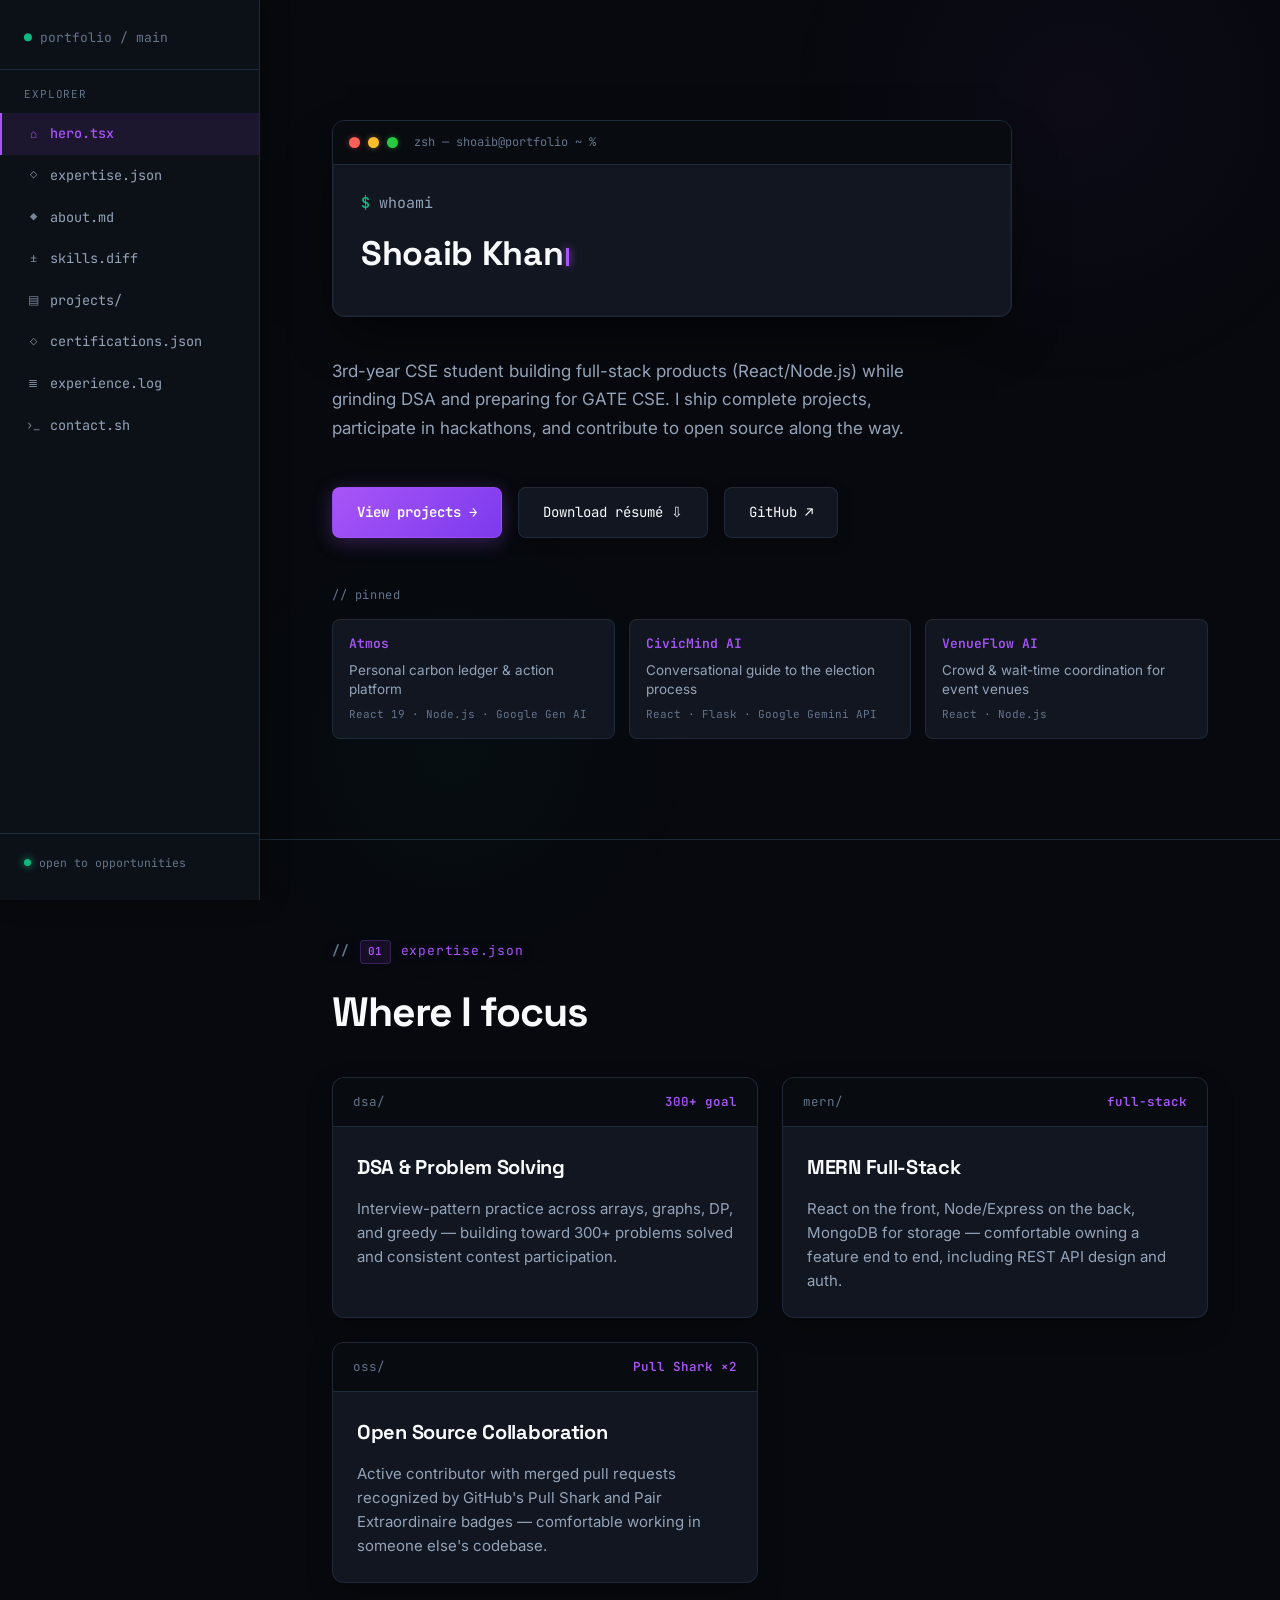
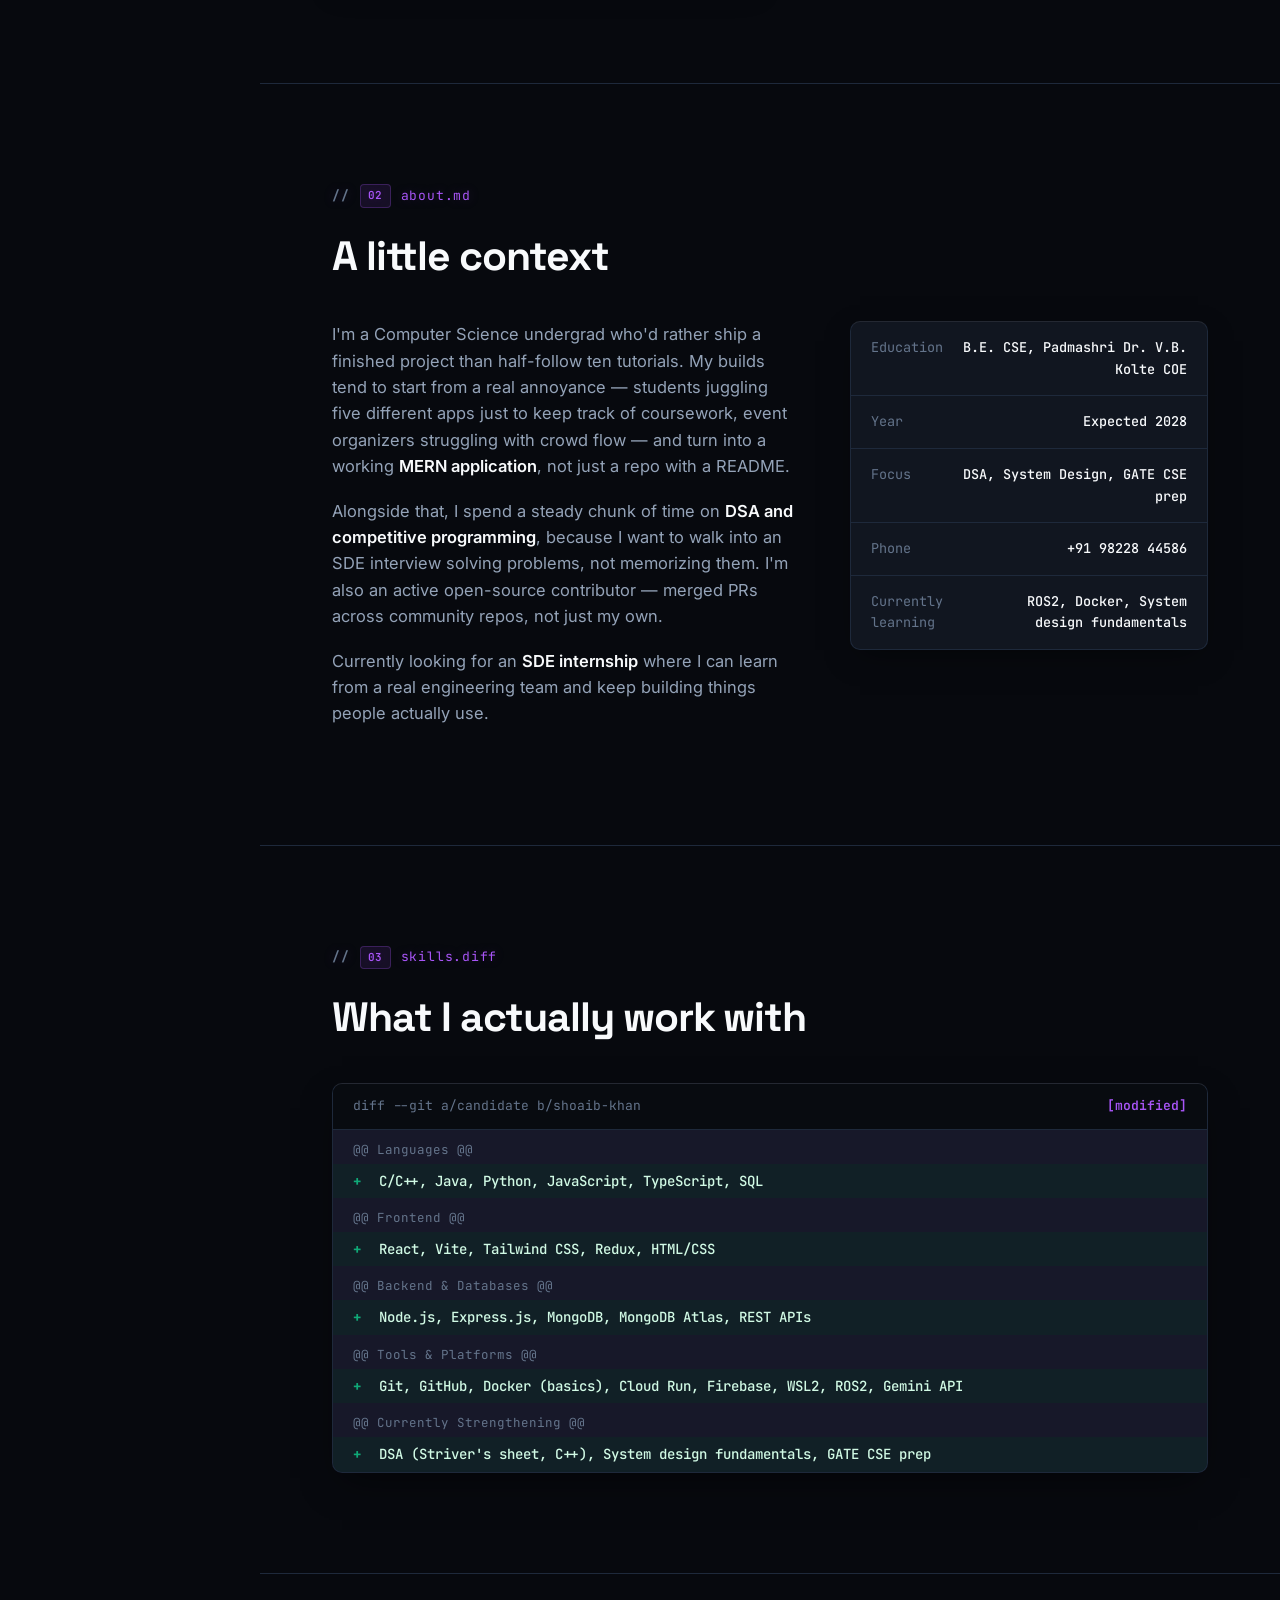
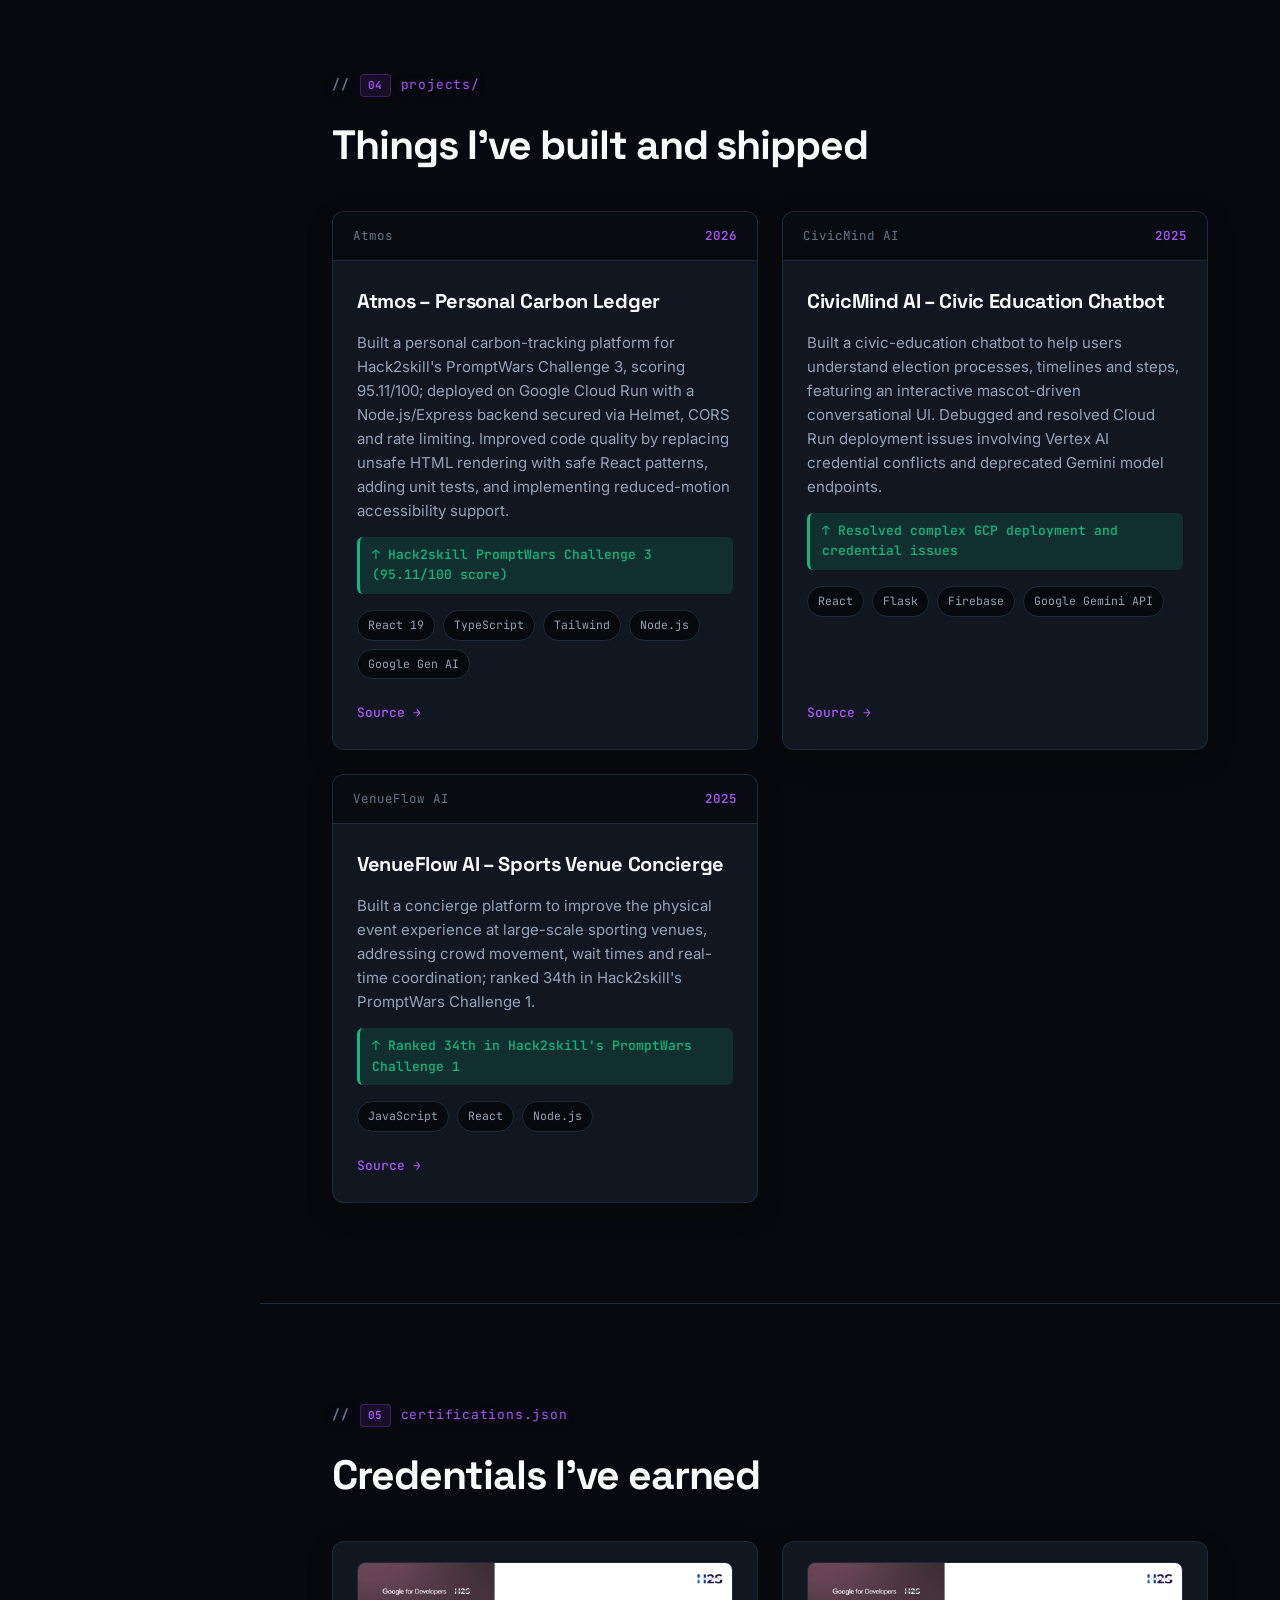
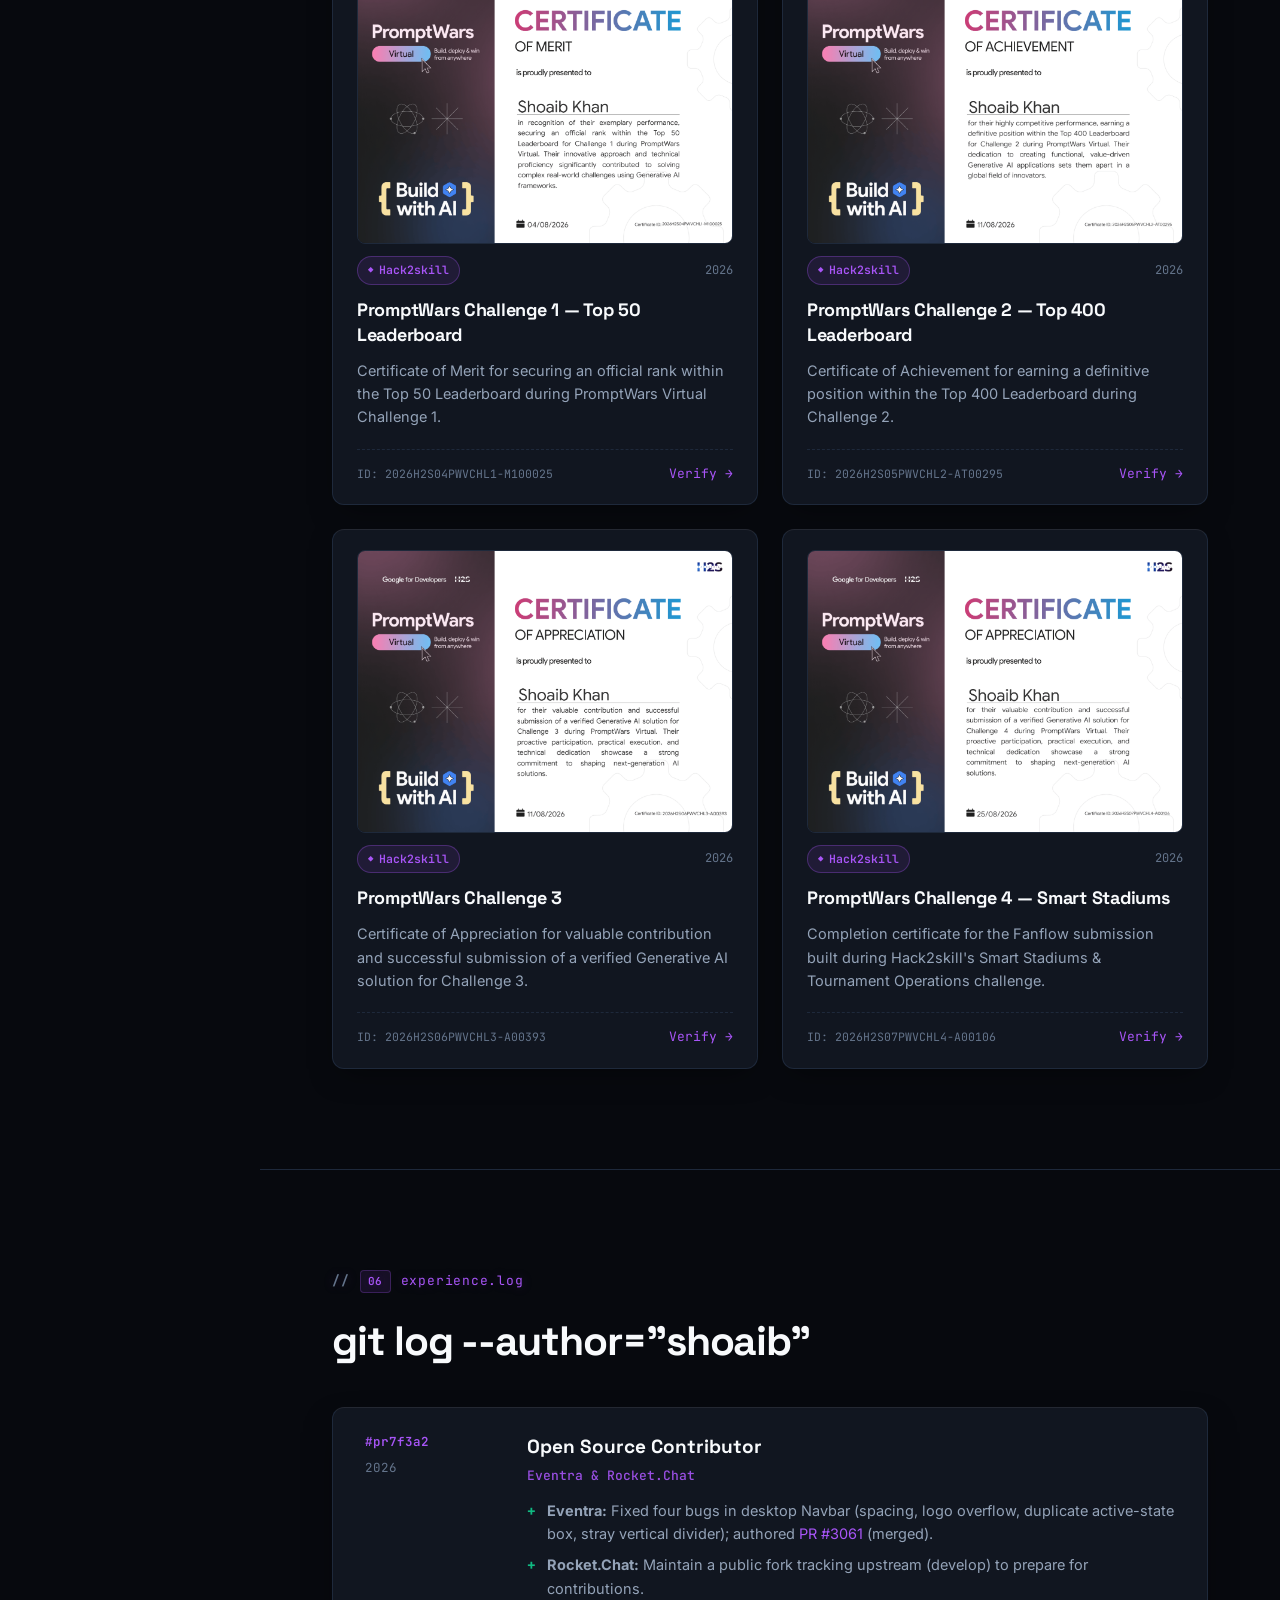
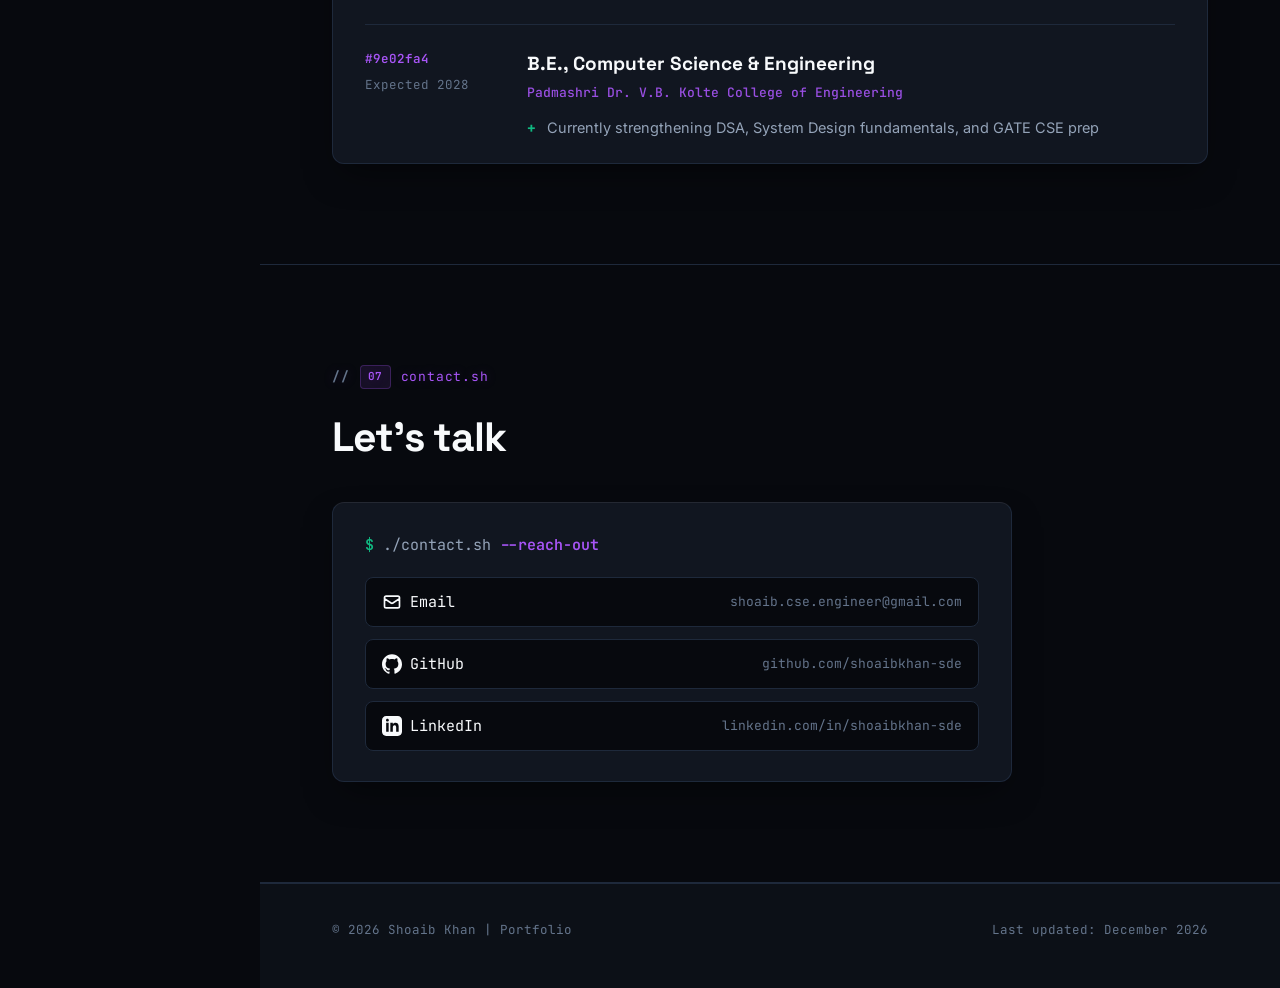
==== commit d2760b36: "feat: make footer copyright year and last updated month dynamic" ====
--- a/index.html
+++ b/index.html
@@ -318,9 +318,10 @@
     </section>
 
     <footer>
-      <span>© 2026 Shoaib Khan | Portfolio</span>
-      <span>Last updated: August 2026</span>
+      <span>© <span id="current-year">2026</span> Shoaib Khan | Portfolio</span>
+      <span id="last-updated">Last updated: September 2026</span>
     </footer>
+
   </main>
 </div>
 
